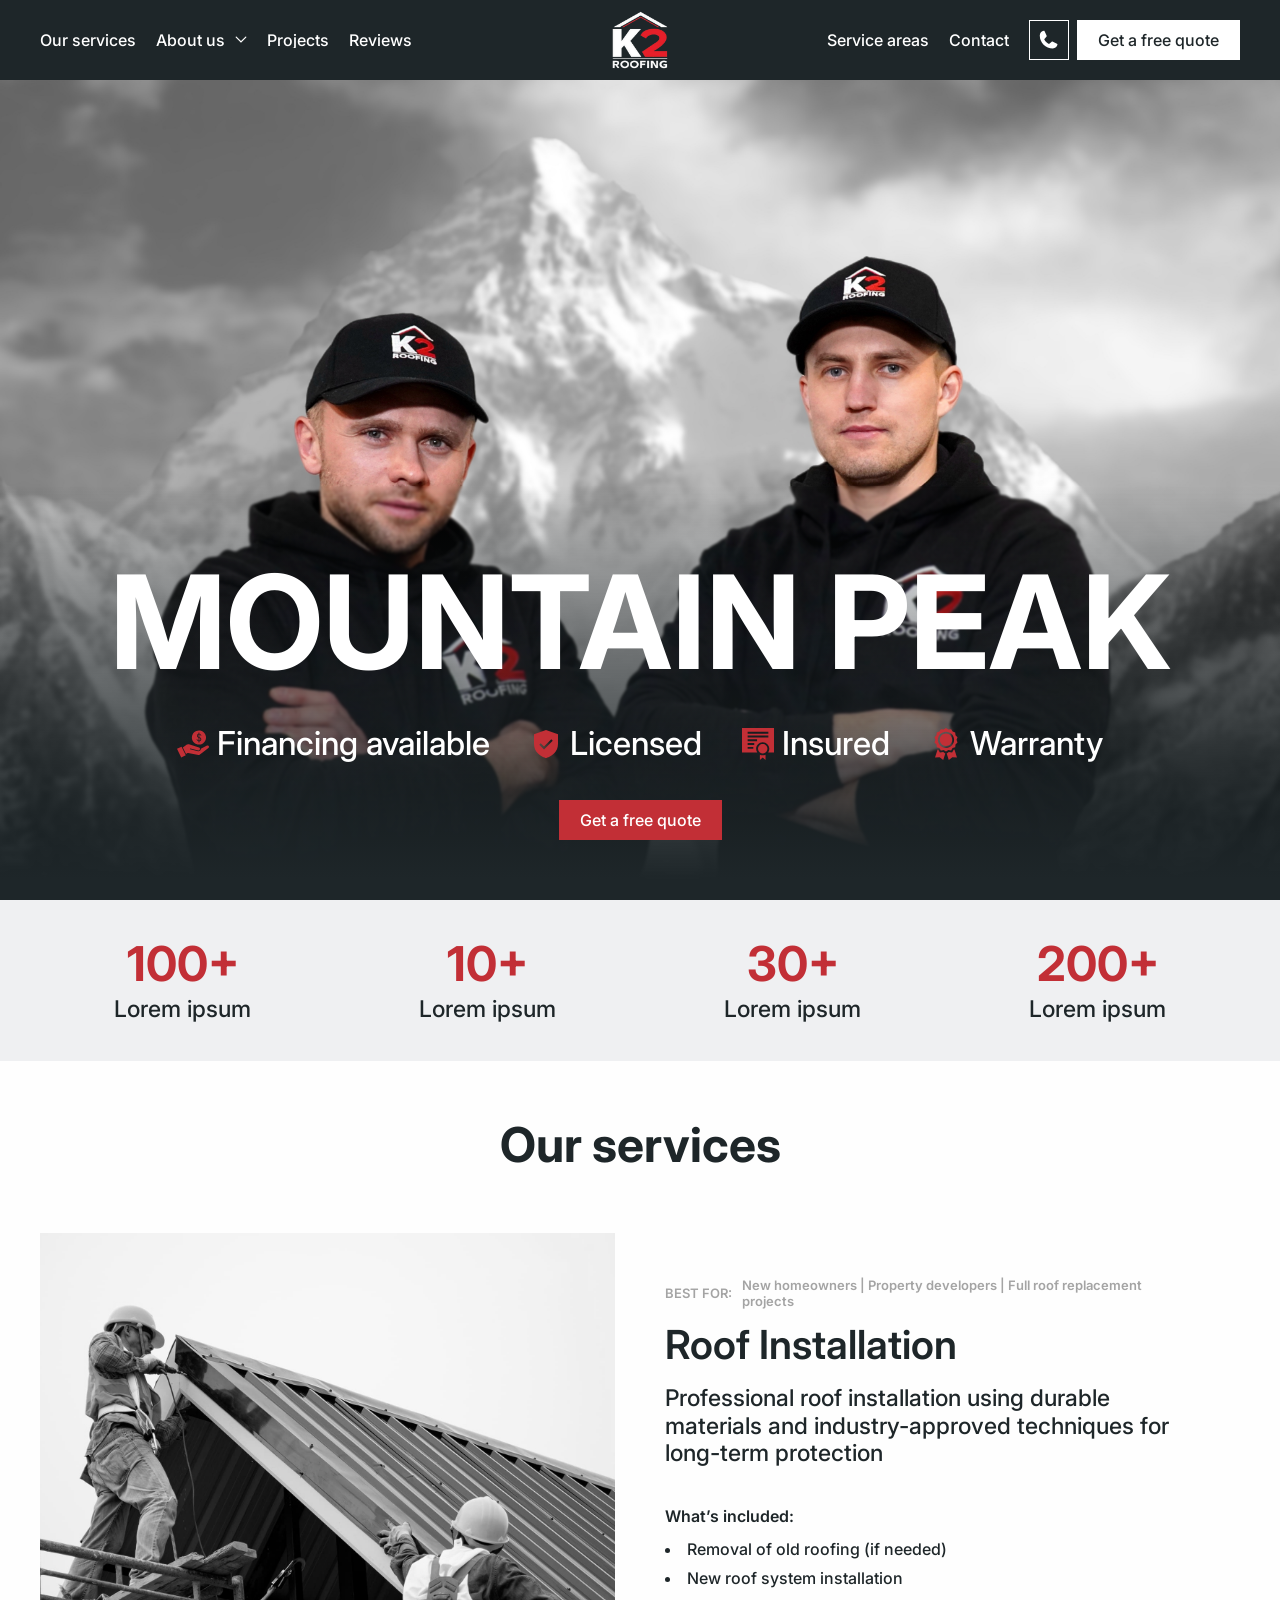
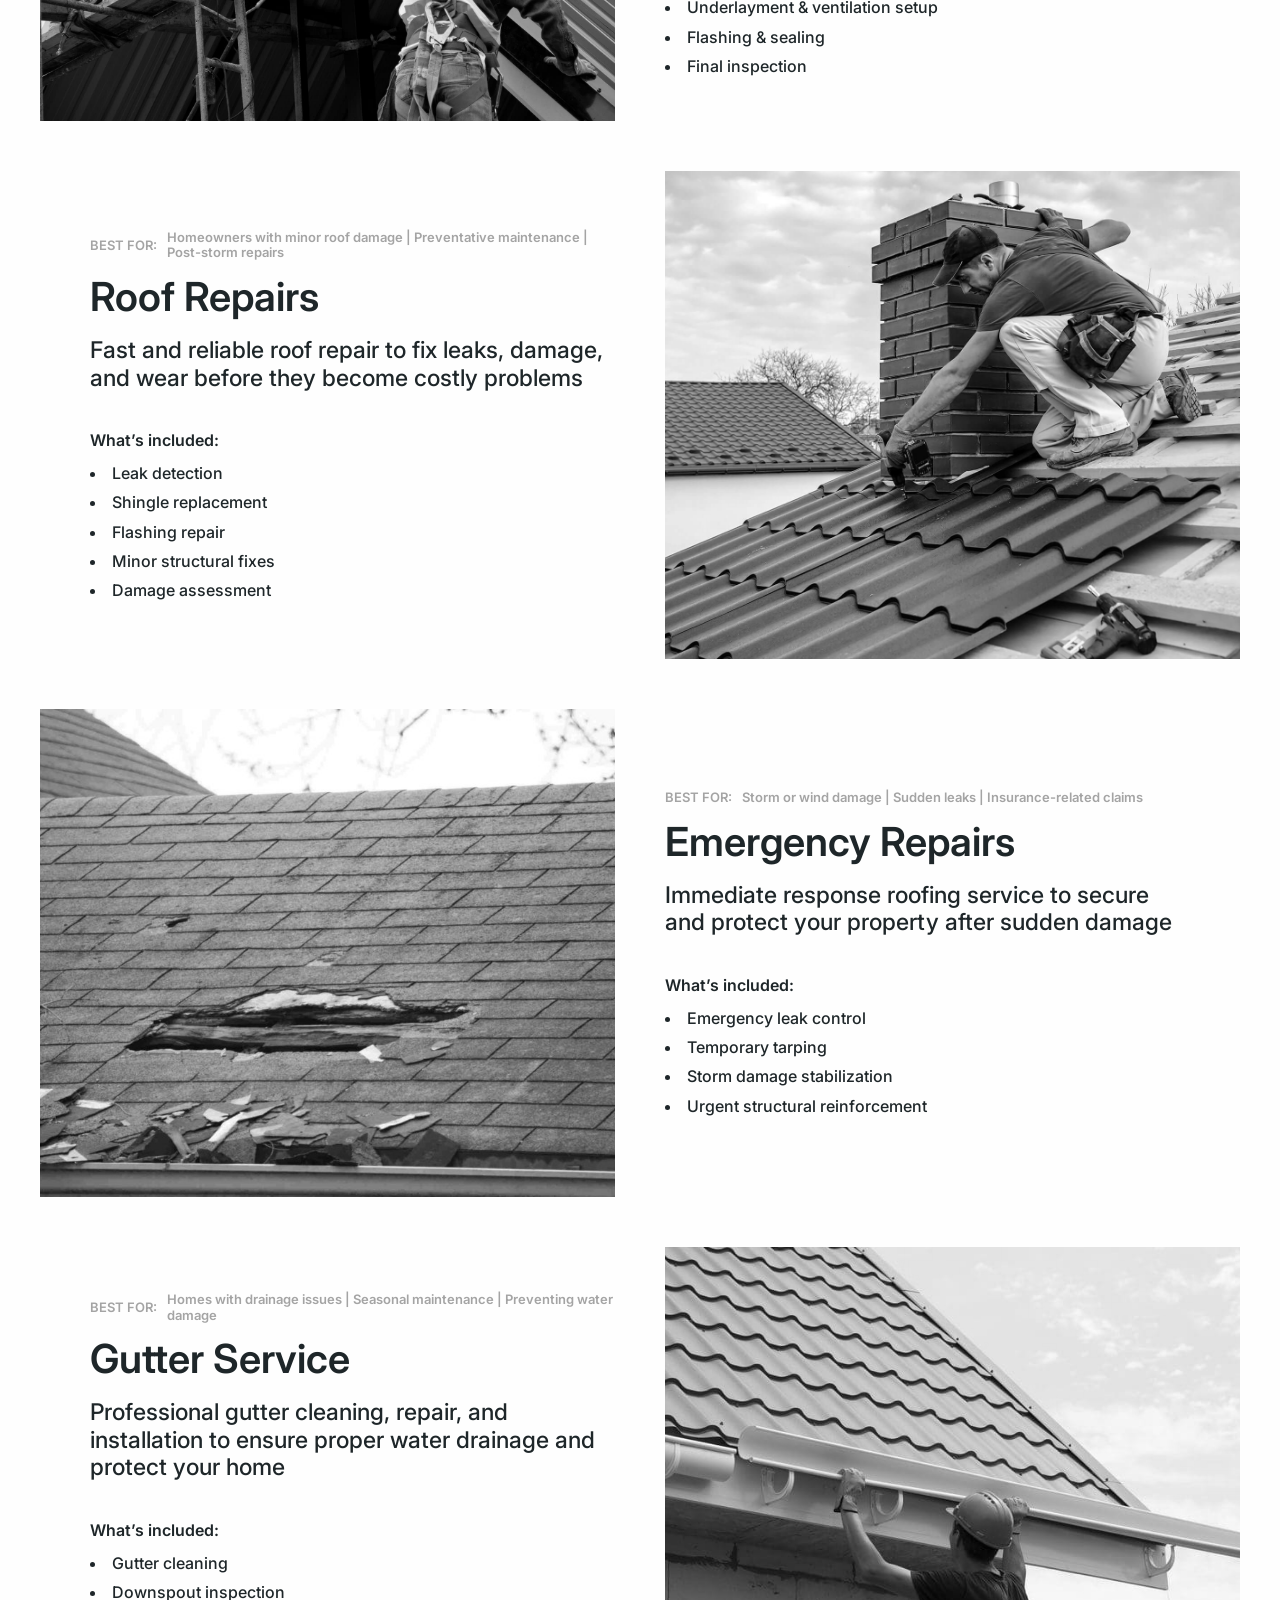
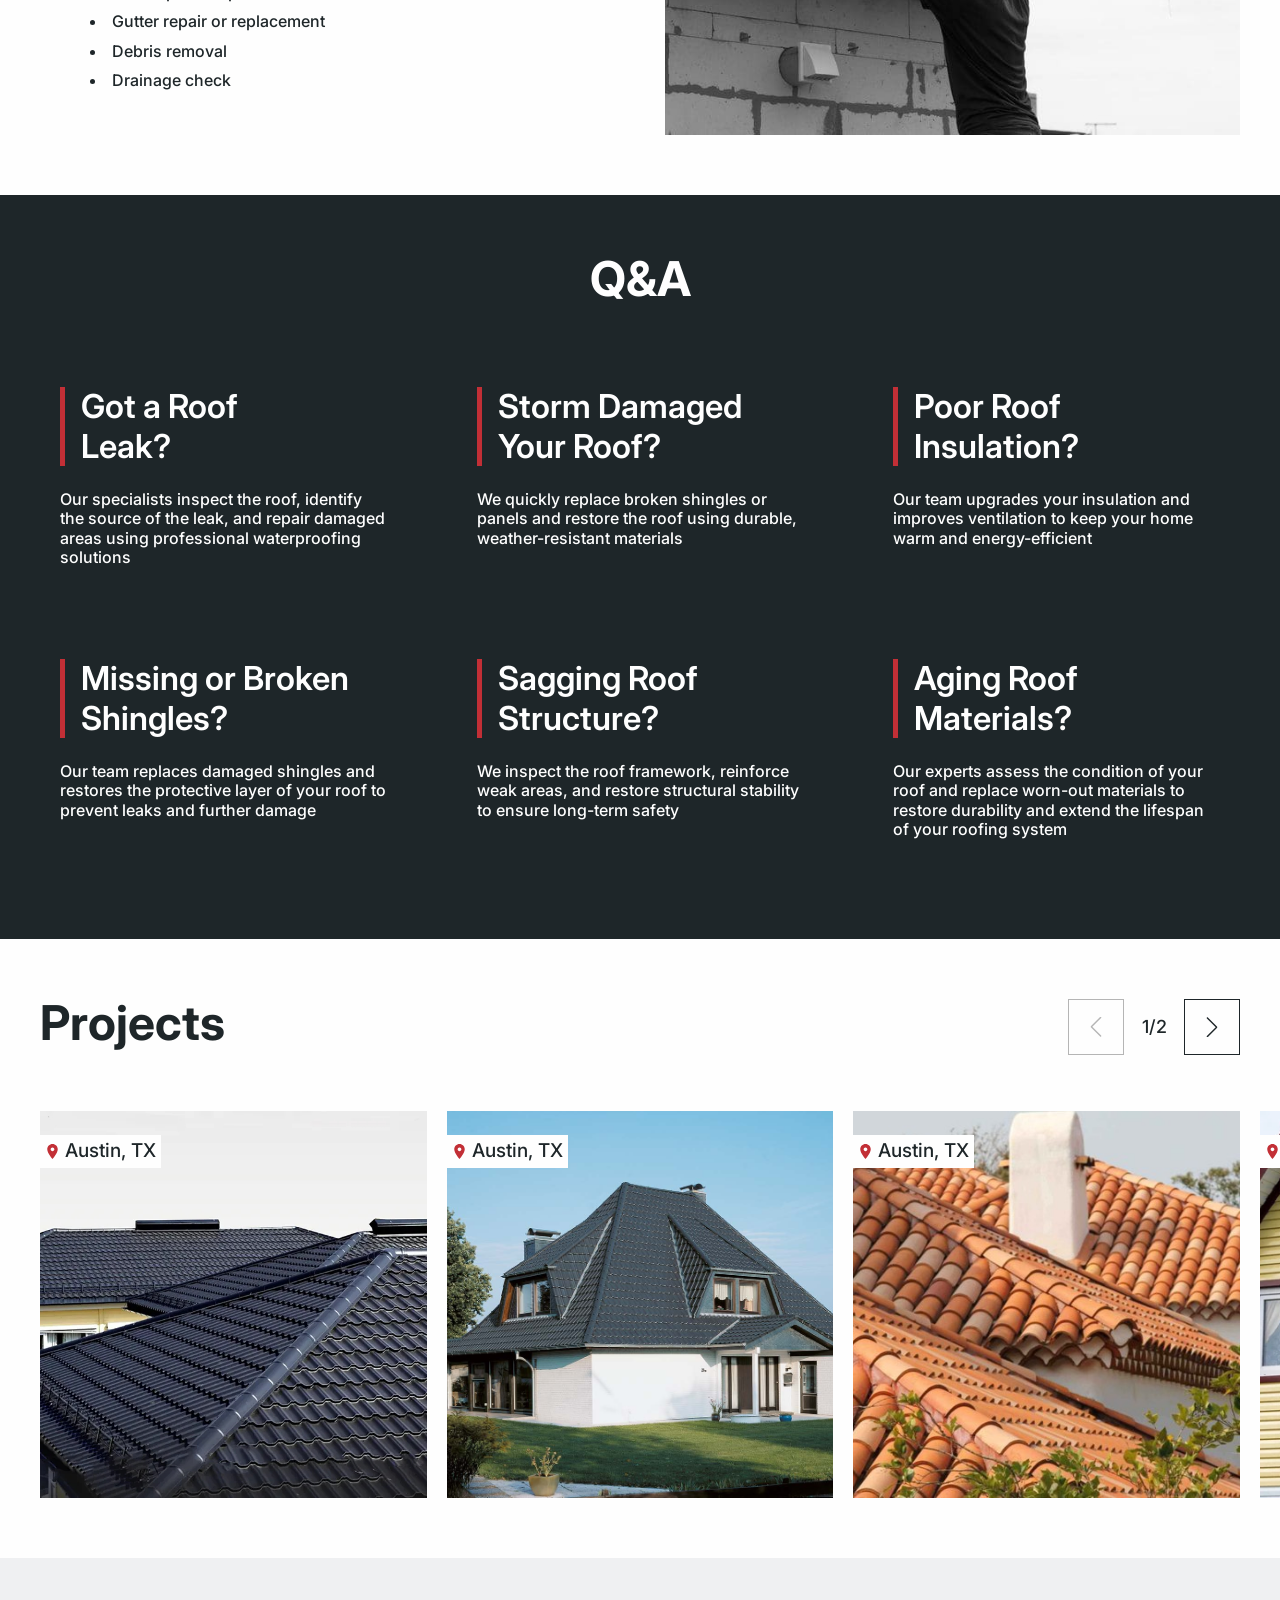
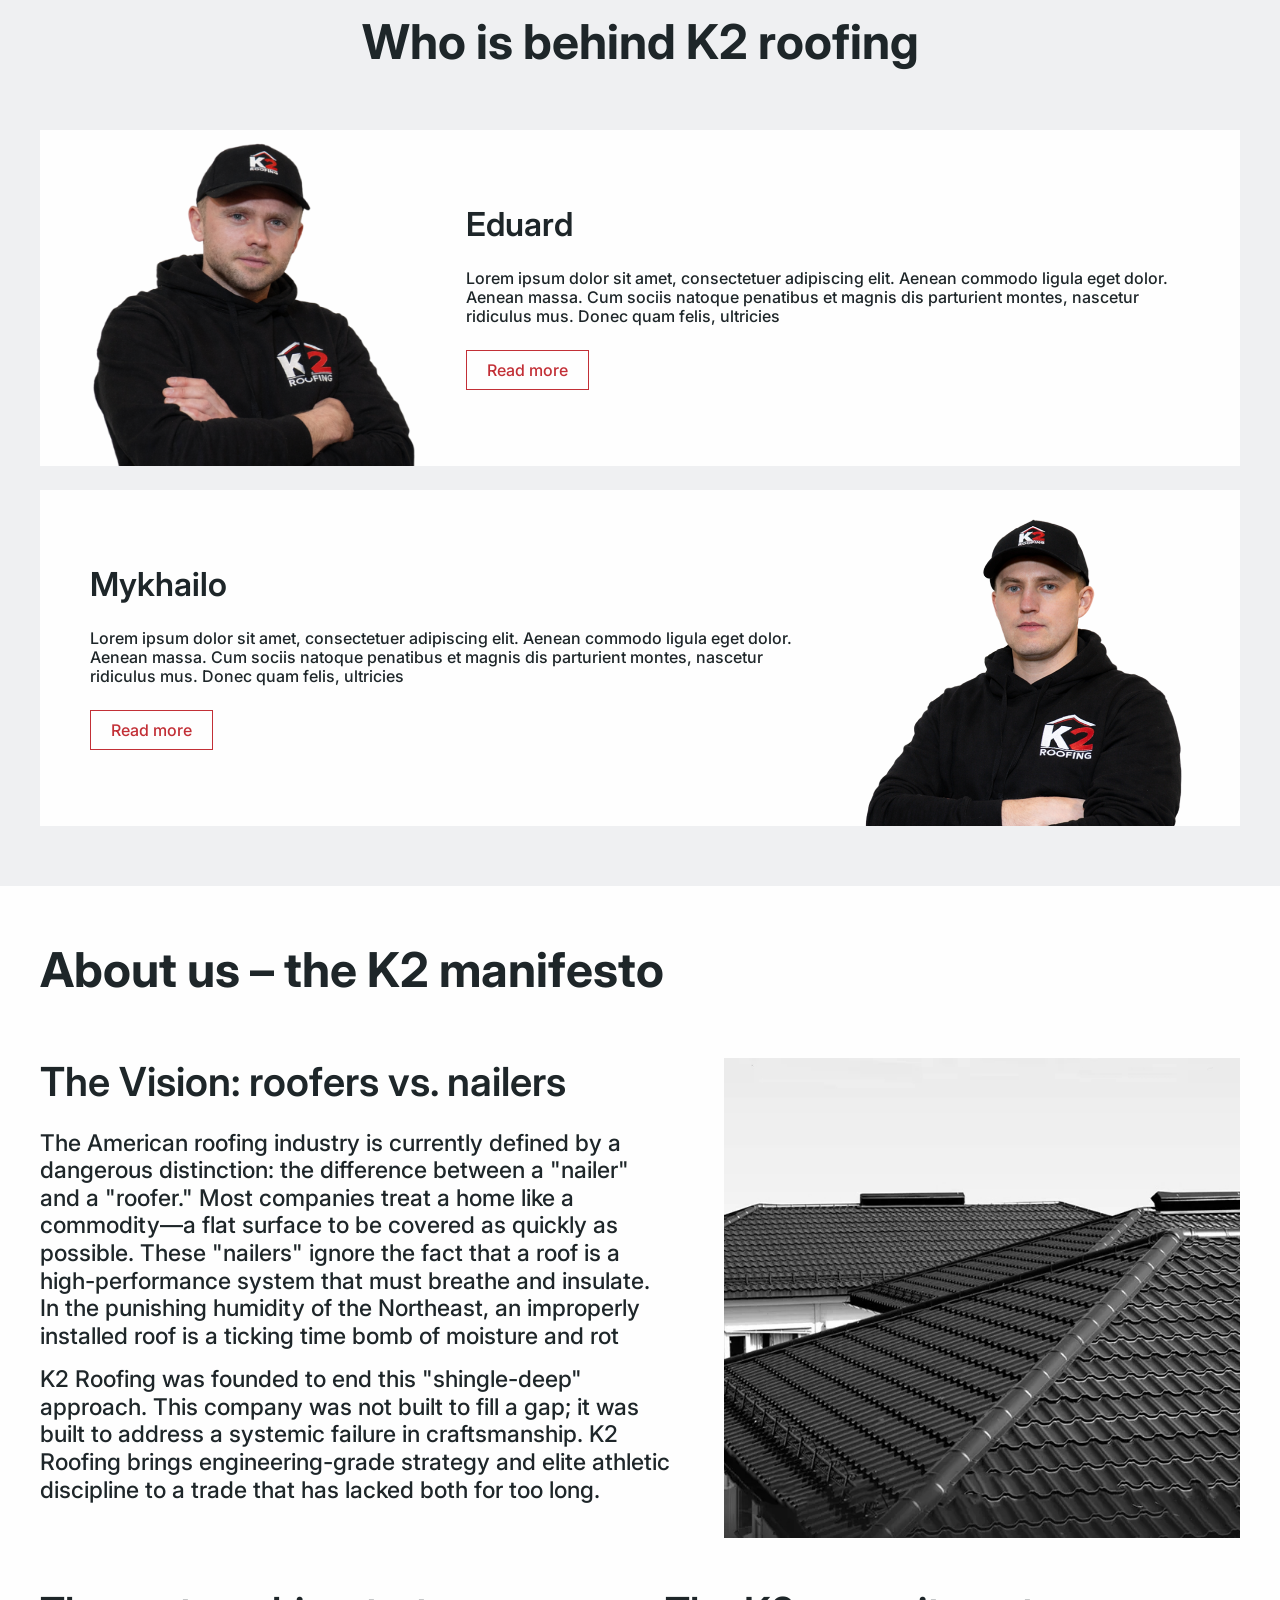
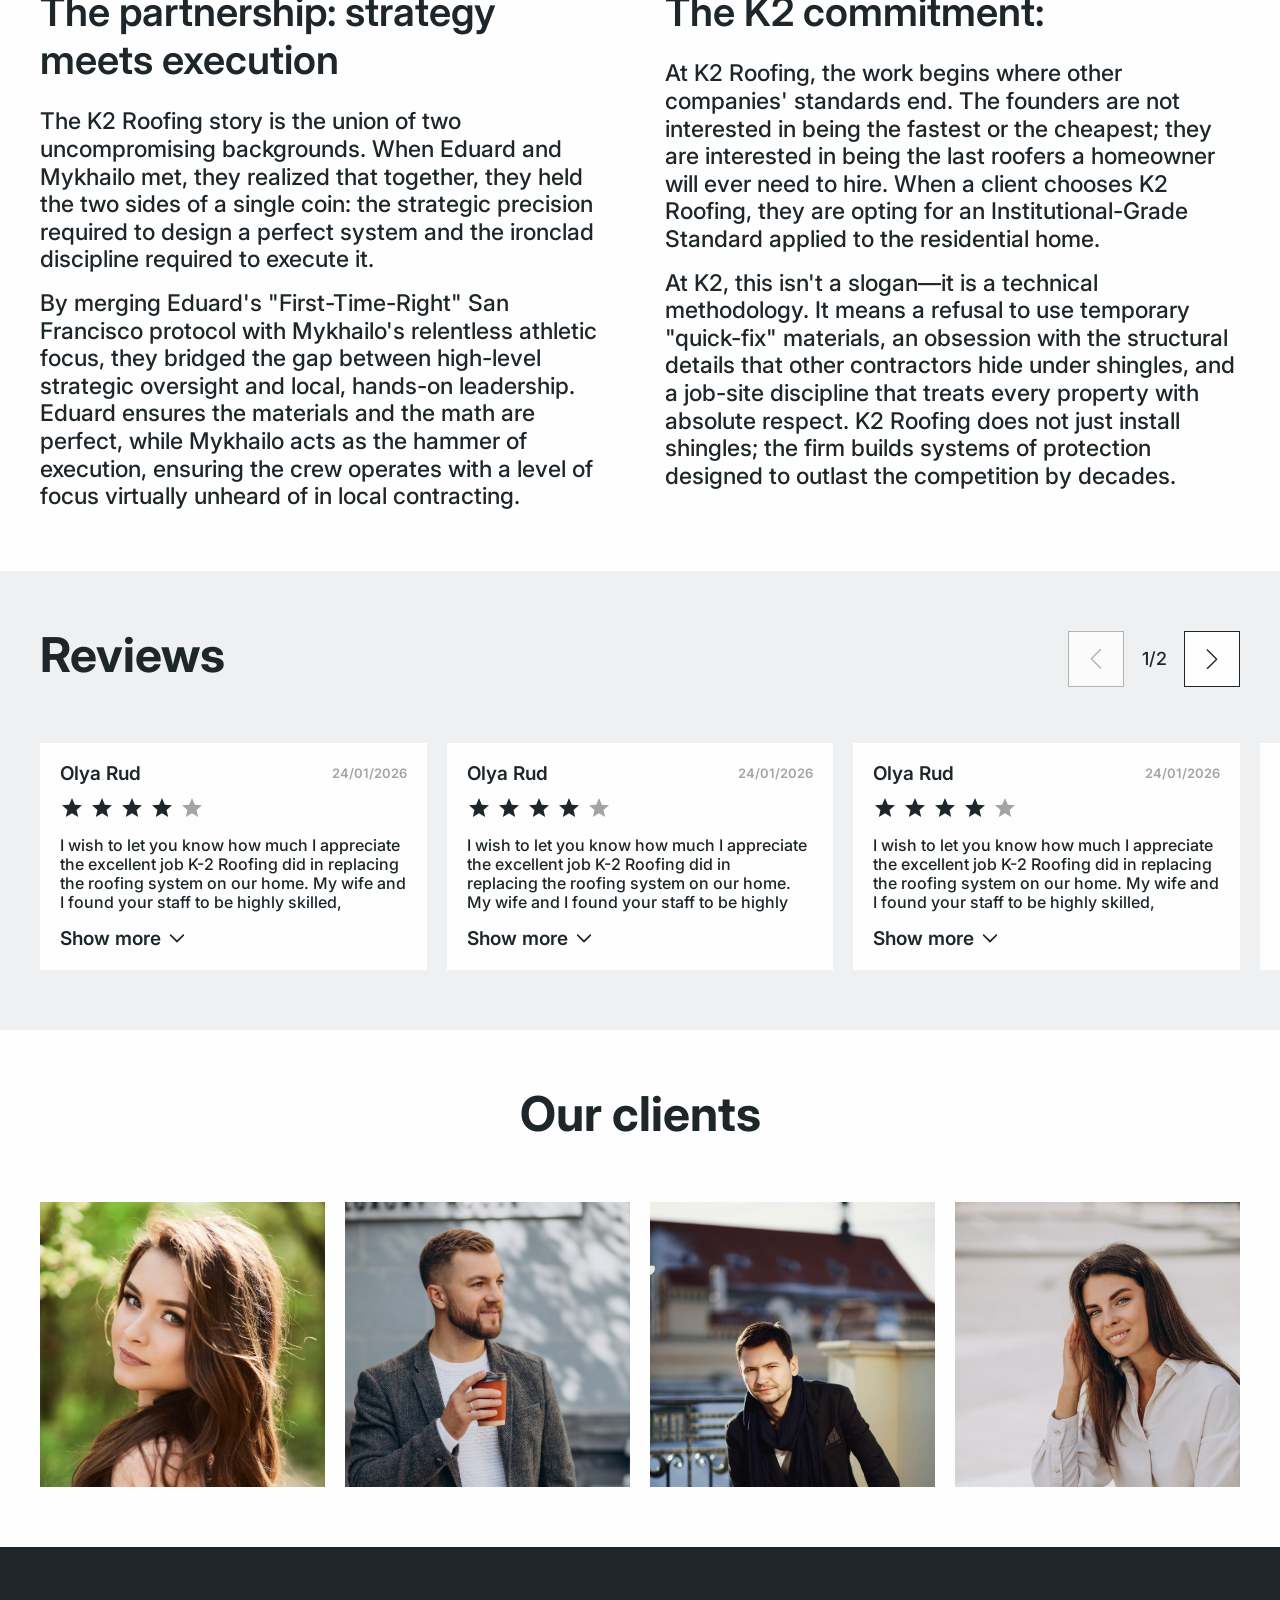
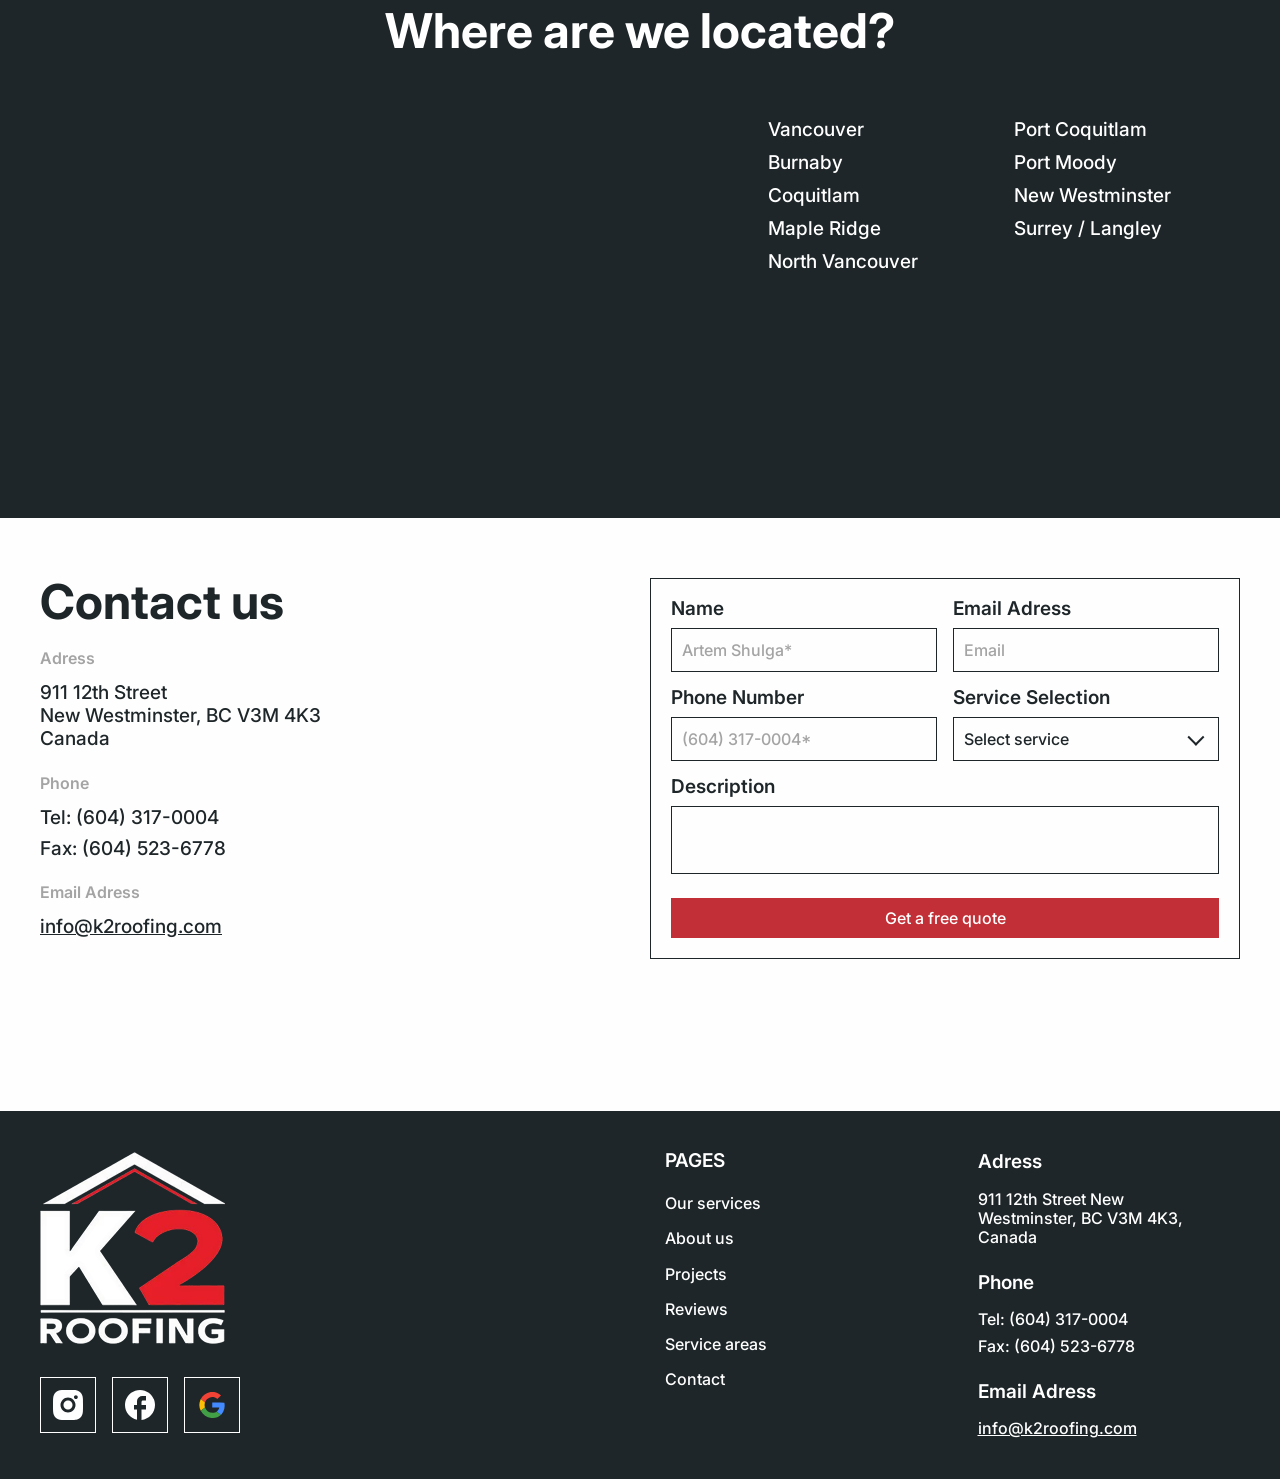
==== index.html @ 174c921b "Add files via upload" ====
<!doctype html>
<html lang="en">
<head>
    <meta charset="UTF-8" />
    <meta name="viewport" content="width=device-width, initial-scale=1.0, viewport-fit=cover" />

    <title>K2</title>

    <!-- FAVICONS -->
    <link rel="icon" type="image/x-icon" href="./assets/images/favicon/favicon.ico" />
    <link rel="icon" type="image/svg+xml" href="./assets/images/favicon/favicon.svg" />
    <link rel="icon" type="image/png" sizes="96x96" href="./assets/images/favicon/favicon-96x96.png" />
    <link rel="apple-touch-icon" href="./assets/images/favicon/apple-touch-icon.png" />

  <script type="module" crossorigin src="./assets/js/vendor.min.js"></script>
  <script type="module" crossorigin src="./assets/js/main.min2.js"></script>
  <link rel="stylesheet" crossorigin href="./assets/css/style.min.css">
</head>
<body>
    <div class="wrapper" id="main">
        <header class="header" data-anim="fade-up" data-anim-delay="0.3">
            <div class="header__container">
                <a class="header__logo" href="#"><img src="./assets/images/logo.png" alt="K2" /></a>
        
                <div class="header__menu menu">
                    <nav class="menu__nav">
                        <ul>
                            <li>
                                <a href="#services">Our services</a>
                            </li>
                            <li class="sub-in">
                                <a href="#about-us">About us</a>
                                <div class="menu__arrow">
                                    <svg class="icon">
                                        <use href="./assets/images/sprite.svg#icon-arrow"></use>
                                    </svg>
                                </div>
        
                                <div class="sub-list">
                                    <ul>
                                        <li>
                                            <a href="#">About Eduard</a>
                                        </li>
                                        <li>
                                            <a href="#">About Mykhailo</a>
                                        </li>
                                    </ul>
                                </div>
                            </li>
                            <li>
                                <a href="#projects">Projects</a>
                            </li>
                            <li>
                                <a href="#reviews">Reviews</a>
                            </li>
                            <li>
                                <a href="#service-areas">Service areas</a>
                            </li>
                            <li>
                                <a href="#contact">Contact</a>
                            </li>
                        </ul>
                    </nav>
                    <button class="menu__btn btn" type="button" data-popup-target="#form-contact">
                        Get a free quote
                    </button>
                </div>
        
                <div class="header__actions">
                    <a href="tel:6043170004" class="header__link-phone" aria-label="main phone">
                        <svg class="icon">
                            <use href="./assets/images/sprite.svg#icon-phone"></use>
                        </svg>
                    </a>
                    <button class="header__btn btn" type="button" data-popup-target="#form-contact">
                        Get a free quote
                    </button>
                </div>
        
        
                <button class="header__burger js-menu-trigger" type="button" aria-label="open menu">
                    <span></span>
                </button>
            </div>
        </header>
        <main class="page page--main">
            <!-- 1. HERO -->
            <section class="hero" id="hero">
                <div class="hero__img" data-anim="fade-up">
                    <picture>
                        <source media="(max-width: 767px)" srcset="./assets/images/hero.jpg">
                        <img class="hero-image" src="./assets/images/hero.jpg" alt="hero">
                    </picture>
                </div>

                <div class="hero__container">

                    <h1 class="hero__title" data-anim="fade-up" data-anim-delay="0.2">
                        Mountain Peak
                    </h1>
                    <ul class="hero__list" data-anim-stagger="true">
                        <li class="hero__item">
                            <img src="./assets/images/icons/01.svg" alt="icon">
                            <span>Financing available</span>
                        </li>
                        <li class="hero__item">
                            <img src="./assets/images/icons/02.svg" alt="icon">
                            <span>Licensed</span>
                        </li>
                        <li class="hero__item">
                            <img src="./assets/images/icons/03.svg" alt="icon">
                            <span>Insured</span>
                        </li>
                        <li class="hero__item">
                            <img src="./assets/images/icons/04.svg" alt="icon">
                            <span>Warranty</span>
                        </li>
                    </ul>
                    <button class="hero__btn btn" data-anim="fade-up" data-anim-delay="0.3" type="button"
                        data-popup-target="#form-contact">
                        Get a free quote
                    </button>
                </div>

            </section>

            <!-- 2. utp-->
            <div class="utp">
                <div class="utp__container">
                    <ul class="utp__list" data-anim-stagger="true">
                        <li class="utp__item">
                            <div class="utp__num"><span>100</span>+</div>
                            <div class="utp__text">Lorem ipsum</div>
                        </li>
                        <li class="utp__item">
                            <div class="utp__num"><span>10</span>+</div>
                            <div class="utp__text">Lorem ipsum</div>
                        </li>
                        <li class="utp__item">
                            <div class="utp__num"><span>30</span>+</div>
                            <div class="utp__text">Lorem ipsum</div>
                        </li>
                        <li class="utp__item">
                            <div class="utp__num"><span>200</span>+</div>
                            <div class="utp__text">Lorem ipsum</div>
                        </li>
                    </ul>
                </div>
            </div>

            <!-- 3. Our services -->
            <section class="section services" id="services">
                <div class="services__container">
                    <h2 class="services__title title" data-anim="fade-up">Our services</h2>
                    <ul class="services__list">
                        <li class="services__item item-service">
                            <div class="item-service__img" data-anim="fade-left">
                                <img src="./assets/images/service01.jpg" alt="service">
                            </div>
                            <div class="item-service__content" data-anim="fade-right">
                                <div class="item-service__info">
                                    <div class="key">Best for:</div>
                                    <div class="value">
                                        New homeowners | Property developers | Full roof replacement projects
                                    </div>
                                </div>
                                <h3 class="item-service__title">Roof Installation</h3>
                                <div class="item-service__text">Professional roof installation using durable materials
                                    and industry-approved techniques
                                    for long-term protection</div>
                                <div class="item-service__editor text-formatted">
                                    <h4> What’s included:</h4>
                                    <ul>
                                        <li>Removal of old roofing (if needed)</li>
                                        <li>New roof system installation</li>
                                        <li>Underlayment & ventilation setup</li>
                                        <li>Flashing & sealing</li>
                                        <li>Final inspection</li>
                                    </ul>
                                </div>
                            </div>
                        </li>
                        <li class="services__item item-service">
                            <div class="item-service__img" data-anim="fade-right">
                                <img src="./assets/images/service02.jpg" alt="service">
                            </div>
                            <div class="item-service__content" data-anim="fade-left">
                                <div class="item-service__info">
                                    <div class="key">Best for:</div>
                                    <div class="value">
                                        Homeowners with minor roof damage | Preventative maintenance | Post-storm
                                        repairs
                                    </div>
                                </div>

                                <h3 class="item-service__title">Roof Repairs</h3>
                                <div class="item-service__text">Fast and reliable roof repair to fix leaks, damage, and
                                    wear before they become costly problems</div>
                                <div class="item-service__editor text-formatted">
                                    <h4>What’s included:</h4>
                                    <ul>
                                        <li>Leak detection</li>
                                        <li>Shingle replacement</li>
                                        <li>Flashing repair</li>
                                        <li>Minor structural fixes</li>
                                        <li>Damage assessment</li>
                                    </ul>
                                </div>
                            </div>
                        </li>
                        <li class="services__item item-service">
                            <div class="item-service__img" data-anim="fade-left">
                                <img src="./assets/images/service03.jpg" alt="service">
                            </div>
                            <div class="item-service__content" data-anim="fade-right">
                                <div class="item-service__info">
                                    <div class="key">Best for:</div>
                                    <div class="value">
                                        Storm or wind damage | Sudden leaks | Insurance-related claims
                                    </div>
                                </div>

                                <h3 class="item-service__title">Emergency Repairs</h3>
                                <div class="item-service__text">Immediate response roofing service to secure
                                    and protect your property after sudden damage</div>
                                <div class="item-service__editor text-formatted">
                                    <h4>What’s included:</h4>
                                    <ul>
                                        <li>Emergency leak control</li>
                                        <li>Temporary tarping</li>
                                        <li>Storm damage stabilization</li>
                                        <li>Urgent structural reinforcement</li>
                                    </ul>
                                </div>
                            </div>
                        </li>
                        <li class="services__item item-service">
                            <div class="item-service__img" data-anim="fade-right">
                                <img src="./assets/images/service04.jpg" alt="service">
                            </div>
                            <div class="item-service__content" data-anim="fade-left">
                                <div class="item-service__info">
                                    <div class="key">Best for:</div>
                                    <div class="value">
                                        Homes with drainage issues | Seasonal maintenance | Preventing water damage
                                    </div>
                                </div>

                                <h3 class="item-service__title">Gutter Service</h3>
                                <div class="item-service__text">Professional gutter cleaning, repair, and installation
                                    to ensure proper water drainage and protect your home</div>
                                <div class="item-service__editor text-formatted">
                                    <h4>What’s included:</h4>
                                    <ul>
                                        <li>Gutter cleaning</li>
                                        <li>Downspout inspection</li>
                                        <li>Gutter repair or replacement</li>
                                        <li>Debris removal</li>
                                        <li>Drainage check</li>
                                    </ul>
                                </div>
                            </div>
                        </li>
                    </ul>
                </div>
            </section>

            <!-- 4. Q&A -->
            <section class="section quality" id="quality">
                <div class="quality__container">
                    <h2 class="quality__title title" data-anim="fade-up">Q&A</h2>
                    <ul class="quality__list" data-anim-stagger="true">
                        <li class="quality__item">
                            <h3 class="quality__item-title"> Got a Roof<br>
                                Leak?</h3>
                            <div class="quality__item-text">
                                <p>Our specialists inspect the roof, identify the source of the leak, and repair damaged
                                    areas using
                                    professional waterproofing solutions</p>
                            </div>
                        </li>
                        <li class="quality__item">
                            <h3 class="quality__item-title"> Storm Damaged<br> Your Roof?</h3>
                            <div class="quality__item-text">
                                <p> We quickly replace broken shingles or panels and restore the roof using durable,
                                    weather-resistant materials</p>
                            </div>
                        </li>
                        <li class="quality__item">
                            <h3 class="quality__item-title">Poor Roof<br> Insulation?</h3>
                            <div class="quality__item-text">
                                <p>
                                    Our team upgrades your insulation and improves ventilation to keep your home warm
                                    and energy-efficient</p>
                            </div>
                        </li>
                        <li class="quality__item">
                            <h3 class="quality__item-title"> Missing or Broken<br> Shingles?</h3>
                            <div class="quality__item-text">
                                <p>Our team replaces damaged shingles and restores the protective layer of your roof to
                                    prevent leaks and
                                    further damage</p>
                            </div>
                        </li>
                        <li class="quality__item">
                            <h3 class="quality__item-title">Sagging Roof<br> Structure?</h3>
                            <div class="quality__item-text">
                                <p> We inspect the roof framework, reinforce weak areas, and restore structural
                                    stability to ensure long-term
                                    safety</p>
                            </div>
                        </li>
                        <li class="quality__item">
                            <h3 class="quality__item-title">Aging Roof<br> Materials?</h3>
                            <div class="quality__item-text">
                                <p>
                                    Our experts assess the condition of your roof and replace worn-out materials to
                                    restore durability and
                                    extend the lifespan of your roofing system</p>
                            </div>
                        </li>
                    </ul>
                </div>
            </section>

            <!-- 5. Projects -->
            <section class="section projects" id="projects">
                <div class="projects__container">
                    <h2 class="projects__title title" data-anim="fade-up">Projects</h2>

                    <div class="projects__slider">
                        <div class="swiper-wrapper" data-anim="fade-up" data-anim-delay="0.3">
                            <div class="swiper-slide">
                                <a class="projects__item glightbox" href="./assets/images/projects/01.jpg">
                                    <img src="./assets/images/projects/01.jpg" alt="project">
                                    <span class="projects__lable">Austin, TX</span>
                                </a>
                            </div>
                            <div class="swiper-slide">
                                <a class="projects__item glightbox" href="./assets/images/projects/02.jpg">
                                    <img src="./assets/images/projects/02.jpg" alt="project">
                                    <span class="projects__lable">Austin, TX</span>
                                </a>
                            </div>
                            <div class="swiper-slide">
                                <a class="projects__item glightbox" href="./assets/images/projects/03.jpg">
                                    <img src="./assets/images/projects/03.jpg" alt="project">
                                    <span class="projects__lable">Austin, TX</span>
                                </a>
                            </div>
                            <div class="swiper-slide">
                                <a class="projects__item glightbox" href="./assets/images/projects/04.jpg">
                                    <img src="./assets/images/projects/04.jpg" alt="project">
                                    <span class="projects__lable">Austin, TX</span>
                                </a>
                            </div>
                        </div>
                        <div class="swiper-nav">
                            <div class="swiper-button-prev"></div>
                            <div class="swiper-pagination"></div>
                            <div class="swiper-button-next"></div>
                        </div>
                    </div>
                </div>
            </section>

            <!-- 6 who is behind k2 roofing -->
            <section class="section who-is" id="who-is">
                <div class="who-is__container">
                    <h2 class="who-is__title title" data-anim="fade-up">Who is behind K2 roofing</h2>
                    <ul class="who-is__list">
                        <li class="who-is__item">
                            <div class="who-is__img" data-anim="fade-left">
                                <img src="./assets/images/eduard.png" alt="Eduard">
                            </div>
                            <div class="who-is__content">
                                <h3 class="who-is__name" data-anim="fade-up">Eduard</h3>
                                <div class="who-is__text" data-anim="fade-up" data-anim-delay="0.3">
                                    <p>Lorem ipsum dolor sit amet, consectetuer adipiscing elit.
                                        Aenean commodo ligula eget dolor. Aenean massa. Cum sociis natoque penatibus et
                                        magnis dis parturient montes, nascetur ridiculus mus. Donec quam felis,
                                        ultricies</p>
                                </div>

                                <a class="who-is__link btn btn-border" href="#" data-anim="fade-up"
                                    data-anim-delay="0.4">Read more</a>
                            </div>
                        </li>
                        <li class="who-is__item">
                            <div class="who-is__img" data-anim="fade-right">
                                <img src="./assets/images/mykhailo.png" alt="Mykhailo">
                            </div>
                            <div class="who-is__content">
                                <h3 class="who-is__name" data-anim="fade-up">Mykhailo</h3>
                                <div class="who-is__text" data-anim="fade-up" data-anim-delay="0.3">
                                    <p>Lorem ipsum dolor sit amet, consectetuer adipiscing elit.
                                        Aenean commodo ligula eget dolor. Aenean massa. Cum sociis natoque penatibus et
                                        magnis dis parturient montes, nascetur ridiculus mus. Donec quam felis,
                                        ultricies</p>
                                </div>

                                <a class="who-is__link btn btn-border" href="#" data-anim="fade-up"
                                    data-anim-delay="0.4">Read more</a>
                            </div>
                        </li>
                    </ul>
                </div>
            </section>


            <!-- 7 About us – the K2 manifesto -->
            <section class="section about" id="about-us">
                <div class="about__container">
                    <h2 class="about__title title" data-anim="fade-up">About us – the K2 manifesto</h2>

                    <div class="about__hero">
                        <div class="about__content" data-anim="fade-left">
                            <h3 class="about__subtitle">The Vision: roofers vs. nailers</h3>
                            <div class="about__text">
                                <p> The American roofing industry is currently defined by a dangerous distinction: the
                                    difference between a "nailer" and a "roofer." Most companies treat a home like a
                                    commodity—a
                                    flat surface to be covered as quickly as possible. These "nailers" ignore the fact
                                    that a
                                    roof is a high-performance system that must breathe and insulate. In the punishing
                                    humidity
                                    of the Northeast, an improperly installed roof is a ticking time bomb of moisture
                                    and rot</p>
                                <p> K2 Roofing was founded to end this "shingle-deep" approach. This company was not
                                    built to
                                    fill a gap; it was built to address a systemic failure in craftsmanship. K2 Roofing
                                    brings
                                    engineering-grade strategy and elite athletic discipline to a trade that has lacked
                                    both for
                                    too long.</p>
                            </div>
                        </div>
                        <div class="about__img" data-anim="fade-right">
                            <img src="./assets/images/projects/01.jpg" alt="Roofing">
                        </div>
                    </div>

                    <div class="about__grid">
                        <div class="about__item" data-anim="fade-left">
                            <h3 class="about__subtitle">The partnership: strategy meets execution</h3>
                            <div class="about__text">
                                <p>The K2 Roofing story is the union of two uncompromising backgrounds. When Eduard and
                                    Mykhailo met, they realized that together, they held the two sides of a single coin:
                                    the strategic precision required to design a perfect system and the ironclad
                                    discipline required to execute it.</p>
                                <p>By merging Eduard's "First-Time-Right" San Francisco protocol with Mykhailo's
                                    relentless athletic focus, they bridged the gap between high-level strategic
                                    oversight and local, hands-on leadership. Eduard ensures the materials and the math
                                    are perfect, while Mykhailo acts as the hammer of execution, ensuring the crew
                                    operates with a level of focus virtually unheard of in local contracting.</p>
                            </div>
                        </div>

                        <div class="about__item" data-anim="fade-right">
                            <h3 class="about__subtitle">The K2 commitment:</h3>
                            <div class="about__text">
                                <p>At K2 Roofing, the work begins where other companies' standards end. The founders are
                                    not interested in being the fastest or the cheapest; they are interested in being
                                    the last roofers a homeowner will ever need to hire. When a client chooses K2
                                    Roofing, they are opting for an Institutional-Grade Standard applied to the
                                    residential home.</p>
                                <p>At K2, this isn't a slogan—it is a technical methodology. It means a refusal to use
                                    temporary "quick-fix" materials, an obsession with the structural details that other
                                    contractors hide under shingles, and a job-site discipline that treats every
                                    property with absolute respect. K2 Roofing does not just install shingles; the firm
                                    builds systems of protection designed to outlast the competition by decades.</p>
                            </div>
                        </div>
                    </div>
                </div>
            </section>

            <!-- 8  Reviews-->
            <section class="section reviews" id="reviews">
                <div class="reviews__container">
                    <h2 class="reviews__title title" data-anim="fade-up">Reviews</h2>
                    <div data-fls-slider class="reviews__slider">
                        <div class="reviews__wrapper swiper-wrapper" data-anim="fade-up">
                            <div class="reviews__slide swiper-slide">
                                <div class="review-item">
                                    <div class="review-item__top">
                                        <div class="review-item__name">Olya Rud</div>
                                        <div class="review-item__date">24/01/2026</div>
                                    </div>
                                    <div class="review-item__rating">
                                        <div class="stars">
                                            <div class="star --icon-star"></div>
                                            <div class="star --icon-star"></div>
                                            <div class="star --icon-star"></div>
                                            <div class="star --icon-star"></div>
                                            <div class="star disabled --icon-star"></div>
                                        </div>
                                    </div>
                                    <div data-showmore="76" class="review-item__showmore">
                                        <div data-showmore-content class="review-item__content">
                                            I wish to let you know how much I appreciate the excellent job K-2 Roofing
                                            did in replacing the roofing system on our home. My wife and I found your
                                            staff to be highly skilled, dependable and trustworthy. Furthermore, each
                                            member of the K-2 Roofing crew was courteous, with high standards in every
                                            aspect of their dealings with us as homeowners. It was a refreshing
                                            experience to deal with a company that did exactly what it committed to do.
                                        </div>
                                        <button hidden data-showmore-button type="button" class="review-item__more">
                                            <span>Show more</span>
                                            <span>Hide all</span>
                                            <svg class="icon">
                                                <use href="./assets/images/sprite.svg#icon-arrow"></use>
                                            </svg>
                                        </button>
                                    </div>
                                </div>
                            </div>
                            <div class="reviews__slide swiper-slide">
                                <div class="review-item">
                                    <div class="review-item__top">
                                        <div class="review-item__name">Olya Rud</div>
                                        <div class="review-item__date">24/01/2026</div>
                                    </div>
                                    <div class="review-item__rating">
                                        <div class="stars">
                                            <div class="star --icon-star"></div>
                                            <div class="star --icon-star"></div>
                                            <div class="star --icon-star"></div>
                                            <div class="star --icon-star"></div>
                                            <div class="star disabled --icon-star"></div>
                                        </div>
                                    </div>
                                    <div data-showmore="76" class="review-item__showmore">
                                        <div data-showmore-content class="review-item__content">
                                            <p>I wish to let you know how much I appreciate the excellent job K-2
                                                Roofing did in replacing the roofing system on our home. My wife and I
                                                found your staff to be highly skilled, dependable and trustworthy.
                                                Furthermore, each member of the K-2 Roofing crew was courteous, with
                                                high standards in every aspect of their dealings with us as homeowners.
                                                It was a refreshing experience to deal with a company that did exactly
                                                what it committed to do.
                                            </p>
                                            <p> The project, from start to finish, was completed stress free. We would
                                                not hesitate to use K-2 Roofing again, nor would we hesitate to
                                                recommend K-2 Roofing to anyone considering a roofing project.
                                                 </p>
                                            <p> Thanks for a "job well-done"!</p>
                                        </div>
                                        <button hidden data-showmore-button type="button" class="review-item__more">
                                            <span>Show more</span>
                                            <span>Hide all</span>
                                            <svg class="icon">
                                                <use href="./assets/images/sprite.svg#icon-arrow"></use>
                                            </svg>
                                        </button>
                                    </div>
                                </div>
                            </div>
                            <div class="reviews__slide swiper-slide">
                                <div class="review-item">
                                    <div class="review-item__top">
                                        <div class="review-item__name">Olya Rud</div>
                                        <div class="review-item__date">24/01/2026</div>
                                    </div>
                                    <div class="review-item__rating">
                                        <div class="stars">
                                            <div class="star --icon-star"></div>
                                            <div class="star --icon-star"></div>
                                            <div class="star --icon-star"></div>
                                            <div class="star --icon-star"></div>
                                            <div class="star disabled --icon-star"></div>
                                        </div>
                                    </div>
                                    <div data-showmore="76" class="review-item__showmore">
                                        <div data-showmore-content class="review-item__content">
                                            I wish to let you know how much I appreciate the excellent job K-2 Roofing
                                            did in replacing the roofing system on our home. My wife and I found your
                                            staff to be highly skilled, dependable and trustworthy. Furthermore, each
                                            member of the K-2 Roofing crew was courteous, with high standards in every
                                            aspect of their dealings with us as homeowners. It was a refreshing
                                            experience to deal with a company that did exactly what it committed to do.
                                        </div>
                                        <button hidden data-showmore-button type="button" class="review-item__more">
                                            <span>Show more</span>
                                            <span>Hide all</span>
                                            <svg class="icon">
                                                <use href="./assets/images/sprite.svg#icon-arrow"></use>
                                            </svg>
                                        </button>
                                    </div>
                                </div>
                            </div>
                            <div class="reviews__slide swiper-slide">
                                <div class="review-item">
                                    <div class="review-item__top">
                                        <div class="review-item__name">Olya Rud</div>
                                        <div class="review-item__date">24/01/2026</div>
                                    </div>
                                    <div class="review-item__rating">
                                        <div class="stars">
                                            <div class="star --icon-star"></div>
                                            <div class="star --icon-star"></div>
                                            <div class="star --icon-star"></div>
                                            <div class="star --icon-star"></div>
                                            <div class="star disabled --icon-star"></div>
                                        </div>
                                    </div>
                                    <div data-showmore="76" class="review-item__showmore">
                                        <div data-showmore-content class="review-item__content">
                                            I wish to let you know how much I appreciate the excellent job K-2 Roofing
                                            did in replacing the roofing system on our home. My wife and I found your
                                            staff to be highly skilled, dependable and trustworthy. Furthermore, each
                                            member of the K-2 Roofing crew was courteous, with high standards in every
                                            aspect of their dealings with us as homeowners. It was a refreshing
                                            experience to deal with a company that did exactly what it committed to do.
                                        </div>
                                        <button hidden data-showmore-button type="button" class="review-item__more">
                                            <span>Show more</span>
                                            <span>Hide all</span>
                                            <svg class="icon">
                                                <use href="./assets/images/sprite.svg#icon-arrow"></use>
                                            </svg>
                                        </button>
                                    </div>
                                </div>
                            </div>
                        </div>

                        <div class="swiper-nav">
                            <div class="swiper-button-prev"></div>
                            <div class="swiper-pagination"></div>
                            <div class="swiper-button-next"></div>
                        </div>
                    </div>
                </div>
            </section>

            <!-- 9 Our clients -->
            <section class="section clients" id="clients">
                <div class="clients__container">
                    <h2 class="clients__title title">Our clients</h2>

                    <ul class="clients__list" data-marquee data-marquee-speed="60">
                        <li class="clients__item">
                            <img src="./assets/images/clients/01.jpg" alt="client">
                        </li>
                        <li class="clients__item">
                            <img src="./assets/images/clients/02.jpg" alt="client">
                        </li>
                        <li class="clients__item">
                            <img src="./assets/images/clients/03.jpg" alt="client">
                        </li>
                        <li class="clients__item">
                            <img src="./assets/images/clients/04.jpg" alt="client">
                        </li>
                    </ul>
                    <ul class="clients__list mobile reverse" data-marquee data-marquee-speed="60">
                        <li class="clients__item">
                            <img src="./assets/images/clients/01.jpg" alt="client">
                        </li>
                        <li class="clients__item">
                            <img src="./assets/images/clients/02.jpg" alt="client">
                        </li>
                        <li class="clients__item">
                            <img src="./assets/images/clients/03.jpg" alt="client">
                        </li>
                        <li class="clients__item">
                            <img src="./assets/images/clients/04.jpg" alt="client">
                        </li>
                    </ul>
                </div>
            </section>

            <!-- 10 where are we located? -->
            <section class="section map" id="map">
                <div class="map__container">
                    <h2 class="map__title title" data-anim="fade-up">Where are we located?</h2>

                    <div class="map__row">
                        <div class="map__img" data-anim="fade-up" data-anim-delay="0.3">
                            <!-- або картинка або iframe -->
                            <!-- <img src="./assets/images/map.jpg" alt="google map"> -->
                            <iframe
                                src="https://www.google.com/maps/embed?pb=!1m18!1m12!1m3!1d162759.0614266914!2d30.367544188592827!3d50.40178130681754!2m3!1f0!2f0!3f0!3m2!1i1024!2i768!4f13.1!3m3!1m2!1s0x40d4cf4ee15a4505%3A0x764931d2170146fe!2z0JrQuNGX0LIsIDAyMDAw!5e0!3m2!1suk!2sua!4v1762726178221!5m2!1suk!2sua"
                                width="100%" height="100%" style="border:0;" allowfullscreen="" loading="lazy"
                                referrerpolicy="no-referrer-when-downgrade"></iframe>
                        </div>

                        <ul class="map__list" data-anim-stagger="true">
                            <li class="map__item">Vancouver</li>
                            <li class="map__item">Port Coquitlam</li>
                            <li class="map__item">Burnaby</li>
                            <li class="map__item">Port Moody</li>
                            <li class="map__item">Coquitlam</li>
                            <li class="map__item">New Westminster</li>
                            <li class="map__item">Maple Ridge</li>
                            <li class="map__item">Surrey / Langley</li>
                            <li class="map__item">North Vancouver</li>
                        </ul>
                    </div>
                </div>
            </section>
            <!-- 11 form -->
            <section class="section form" id="contact">
                <div class="form__container">
                    <div class="form__wrap">
                        <div class="form__col">
                            <h2 class="form__title title" data-anim="fade-up">Contact us</h2>
                            <div class="form__contacts contacts">
                                <ul class="contacts__list" data-anim-stagger="true">
                                    <li class="contacts__item">
                                        <h3 class="contacts__title">Adress</h3>

                                        <span class="contacts__text">
                                            <a href="mailto:info@k2roofing.com">911 12th Street<br>
                                                New Westminster, BC V3M 4K3<br> Canada</a>
                                        </span>
                                    </li>
                                    <li class="contacts__item">
                                        <h3 class="contacts__title">phone</h3>

                                        <span class="contacts__text">
                                            <a href="mailto:6043170004">Tel: (604) 317-0004</a>
                                            <a href="mailto:6045236778">Fax: (604) 523-6778</a>
                                        </span>
                                    </li>
                                    <li class="contacts__item">
                                        <h3 class="contacts__title">Email adress</h3>

                                        <span class="contacts__text">
                                            <a class="email" href="mailto:info@k2roofing.com">info@k2roofing.com</a>
                                        </span>
                                    </li>
                                </ul>
                            </div>
                            <div class="form__social social">
                                <h3 class="social__title" data-anim="fade-up">We are on social networks</h3>
                                <ul class="social__list" data-anim-stagger="true">
                                    <li class="social__item">
                                        <a href="#" class="social__link" aria-label="Instagram" target="_blank"
                                            rel="noopener">
                                            <svg width="36" height="36" viewBox="0 0 36 36" fill="none"
                                                xmlns="http://www.w3.org/2000/svg">
                                                <path
                                                    d="M19.5419 3C21.2294 3.0045 22.0859 3.0135 22.8254 3.0345L23.1164 3.045C23.4524 3.057 23.7839 3.072 24.1844 3.09C25.7804 3.165 26.8694 3.417 27.8249 3.7875C28.8149 4.1685 29.6489 4.6845 30.4829 5.517C31.2459 6.2666 31.8362 7.17371 32.2124 8.175C32.5829 9.1305 32.8349 10.2195 32.9099 11.817C32.9279 12.216 32.9429 12.5475 32.9549 12.885L32.9639 13.176C32.9864 13.914 32.9954 14.7705 32.9984 16.458L32.9999 17.577V19.542C33.0035 20.6361 32.992 21.7302 32.9654 22.824L32.9564 23.115C32.9444 23.4525 32.9294 23.784 32.9114 24.183C32.8364 25.7805 32.5814 26.868 32.2124 27.825C31.8362 28.8263 31.2459 29.7334 30.4829 30.483C29.7333 31.246 28.8262 31.8363 27.8249 32.2125C26.8694 32.583 25.7804 32.835 24.1844 32.91L23.1164 32.955L22.8254 32.964C22.0859 32.985 21.2294 32.9955 19.5419 32.9985L18.4229 33H16.4594C15.3648 33.0039 14.2702 32.9924 13.1759 32.9655L12.8849 32.9565C12.5288 32.943 12.1728 32.9275 11.8169 32.91C10.2209 32.835 9.13188 32.583 8.17488 32.2125C7.17412 31.8361 6.26754 31.2459 5.51838 30.483C4.75479 29.7336 4.16404 28.8264 3.78738 27.825C3.41688 26.8695 3.16488 25.7805 3.08988 24.183L3.04488 23.115L3.03738 22.824C3.00973 21.7302 2.99722 20.6361 2.99988 19.542V16.458C2.99572 15.3639 3.00673 14.2698 3.03288 13.176L3.04338 12.885C3.05538 12.5475 3.07038 12.216 3.08838 11.817C3.16338 10.2195 3.41538 9.132 3.78588 8.175C4.16342 7.1733 4.75521 6.26615 5.51988 5.517C6.26861 4.75432 7.17466 4.16411 8.17488 3.7875C9.13188 3.417 10.2194 3.165 11.8169 3.09C12.2159 3.072 12.5489 3.057 12.8849 3.045L13.1759 3.036C14.2697 3.00935 15.3638 2.99785 16.4579 3.0015L19.5419 3ZM17.9999 10.5C16.0108 10.5 14.1031 11.2902 12.6966 12.6967C11.2901 14.1032 10.4999 16.0109 10.4999 18C10.4999 19.9891 11.2901 21.8968 12.6966 23.3033C14.1031 24.7098 16.0108 25.5 17.9999 25.5C19.989 25.5 21.8967 24.7098 23.3032 23.3033C24.7097 21.8968 25.4999 19.9891 25.4999 18C25.4999 16.0109 24.7097 14.1032 23.3032 12.6967C21.8967 11.2902 19.989 10.5 17.9999 10.5ZM17.9999 13.5C18.5908 13.4999 19.176 13.6162 19.722 13.8423C20.268 14.0683 20.7641 14.3997 21.1821 14.8175C21.6 15.2353 21.9316 15.7313 22.1578 16.2772C22.384 16.8232 22.5005 17.4083 22.5006 17.9993C22.5007 18.5902 22.3844 19.1754 22.1584 19.7214C21.9323 20.2674 21.6009 20.7635 21.1831 21.1814C20.7653 21.5994 20.2693 21.9309 19.7234 22.1572C19.1775 22.3834 18.5923 22.4999 18.0014 22.5C16.8079 22.5 15.6633 22.0259 14.8194 21.182C13.9755 20.3381 13.5014 19.1935 13.5014 18C13.5014 16.8065 13.9755 15.6619 14.8194 14.818C15.6633 13.9741 16.8079 13.5 18.0014 13.5M25.8764 8.25C25.3791 8.25 24.9022 8.44754 24.5506 8.79917C24.1989 9.15081 24.0014 9.62772 24.0014 10.125C24.0014 10.6223 24.1989 11.0992 24.5506 11.4508C24.9022 11.8025 25.3791 12 25.8764 12C26.3737 12 26.8506 11.8025 27.2022 11.4508C27.5538 11.0992 27.7514 10.6223 27.7514 10.125C27.7514 9.62772 27.5538 9.15081 27.2022 8.79917C26.8506 8.44754 26.3737 8.25 25.8764 8.25Z"
                                                    fill="#1E2629" />
                                            </svg>

                                        </a>


                                    </li>
                                    <li class="social__item">
                                        <a href="#" class="social__link" aria-label="Facebook" target="_blank"
                                            rel="noopener">
                                            <svg width="36" height="36" viewBox="0 0 36 36" fill="none"
                                                xmlns="http://www.w3.org/2000/svg">
                                                <path
                                                    d="M33 18C33 9.72 26.28 3 18 3C9.72 3 3 9.72 3 18C3 25.26 8.16 31.305 15 32.7V22.5H12V18H15V14.25C15 11.355 17.355 9 20.25 9H24V13.5H21C20.175 13.5 19.5 14.175 19.5 15V18H24V22.5H19.5V32.925C27.075 32.175 33 25.785 33 18Z"
                                                    fill="#1E2629" />
                                            </svg>
                                        </a>
                                    </li>
                                    <li class="social__item">
                                        <a href="#" class="social__link" aria-label="YouTube" target="_blank"
                                            rel="noopener">
                                            <svg width="36" height="36" viewBox="0 0 36 36" fill="none"
                                                xmlns="http://www.w3.org/2000/svg">
                                                <path opacity="0.987" fill-rule="evenodd" clip-rule="evenodd"
                                                    d="M16.2206 2.38766C17.8518 2.20541 18.8171 2.20541 20.5698 2.38766C23.6724 2.84688 26.5485 4.28101 28.7823 6.48266C27.2728 7.90947 25.7832 9.35711 24.3138 10.8252C21.4998 8.44016 18.3588 7.88966 14.8908 9.17366C12.3468 10.3437 10.5753 12.2397 9.5763 14.8617C7.94379 13.6463 6.33255 12.4026 4.7433 11.1312C4.63285 11.073 4.50671 11.0517 4.3833 11.0704C6.9078 6.20291 10.8528 3.30791 16.2183 2.38541"
                                                    fill="#F44336" />
                                                <path opacity="0.997" fill-rule="evenodd" clip-rule="evenodd"
                                                    d="M4.37858 11.0707C4.50608 11.0512 4.62683 11.0714 4.74083 11.1314C6.33008 12.4028 7.94132 13.6465 9.57383 14.8619C9.31694 15.8835 9.155 16.9267 9.09008 17.9782C9.14558 18.9952 9.30683 19.9934 9.57383 20.9729L4.50008 25.0117C2.29058 20.3947 2.25008 15.7477 4.37858 11.0707Z"
                                                    fill="#FFC107" />
                                                <path opacity="0.999" fill-rule="evenodd" clip-rule="evenodd"
                                                    d="M28.5412 29.9031C26.9614 28.5099 25.3074 27.203 23.5867 25.9881C25.3117 24.7701 26.3587 23.0991 26.7277 20.9751H18.2744V15.1049C23.1494 15.0644 28.0222 15.1056 32.8927 15.2286C33.8167 20.2461 32.7494 24.7701 29.6909 28.8006C29.3272 29.1872 28.942 29.5552 28.5412 29.9031Z"
                                                    fill="#448AFF" />
                                                <path opacity="0.993" fill-rule="evenodd" clip-rule="evenodd"
                                                    d="M9.57375 20.9746C11.4188 25.5601 14.8013 27.7006 19.7213 27.3961C21.1024 27.2362 22.4265 26.7537 23.5868 25.9876C25.3088 27.2056 26.9603 28.5106 28.5413 29.9026C26.0362 32.1536 22.8423 33.4893 19.4805 33.6916C18.7167 33.7527 17.9493 33.7527 17.1855 33.6916C11.4585 33.0166 7.23 30.1231 4.5 25.0111L9.57375 20.9746Z"
                                                    fill="#43A047" />
                                            </svg>

                                        </a>
                                    </li>
                                </ul>
                            </div>
                        </div>
                        <div class="form__col" data-anim="fade-up" data-anim-delay="0.4">
                            <form action="">
                                <div class="form-grid">
                                    <div class="form-group">
                                        <label class="form-label" for="contact-name">Name</label>
                                        <input class="form-input" type="text" name="" id="contact-name" required
                                            placeholder="Artem Shulga*">
                                    </div>
                                    <div class="form-group">
                                        <label class="form-label" for="contact-email">Email adress</label>
                                        <input class="form-input" type="email" name="" id="contact-email" required
                                            placeholder="Email">
                                    </div>
                                    <div class="form-group">
                                        <label class="form-label" for="contact-phone">Phone number</label>
                                        <input class="form-input" type="text" name="" id="contact-phone" required
                                            placeholder="(604) 317-0004*">
                                    </div>

                                    <div class="form-group">
                                        <label class="form-label" for="contact-service">Service selection</label>

                                        <select class="js-select" name="" id="contact-service">
                                            <option value="all" disabled selected>Select service</option>
                                            <option value="1">Оклеювання антигравійною та кольоровою плівкою</option>
                                            <option value="2">Полірування, захисні покриття</option>
                                            <option value="3">Тонування</option>
                                        </select>
                                    </div>
                                </div>

                                <div class="form-group">
                                    <label class="form-label" for="contact-name">Description</label>
                                    <textarea class="form-input" name="" id="contact-text"></textarea>
                                </div>

                                <button class="form-btn btn" type="submit">Get a free quote</button>
                            </form>
                        </div>
                    </div>
                </div>
            </section>
        </main>

        <footer class="footer">
            <div class="footer__container">
                <div class="footer__row">
                    <div class="footer__col">
                        <a href="#" class="footer__logo"><img src="./assets/images/logo.png" alt="K2" /></a>
                        <div class="footer__social social">
                            <ul class="social__list">
                                <li class="social__item">
                                    <a href="#" class="social__link" aria-label="Instagram" target="_blank" rel="noopener">
                                        <svg width="30" height="30" viewBox="0 0 30 30" fill="none"
                                            xmlns="http://www.w3.org/2000/svg">
                                            <path
                                                d="M16.5429 0C18.2304 0.0045 19.0869 0.0135 19.8264 0.0345L20.1174 0.045C20.4534 0.057 20.7849 0.0719999 21.1854 0.0899999C22.7814 0.165 23.8704 0.417 24.8259 0.7875C25.8159 1.1685 26.6499 1.6845 27.4839 2.517C28.2469 3.2666 28.8371 4.17371 29.2134 5.175C29.5839 6.1305 29.8359 7.2195 29.9109 8.817C29.9289 9.216 29.9439 9.5475 29.9559 9.885L29.9649 10.176C29.9874 10.914 29.9964 11.7705 29.9994 13.458L30.0009 14.577V16.542C30.0045 17.6361 29.993 18.7302 29.9664 19.824L29.9574 20.115C29.9454 20.4525 29.9304 20.784 29.9124 21.183C29.8374 22.7805 29.5824 23.868 29.2134 24.825C28.8371 25.8263 28.2469 26.7334 27.4839 27.483C26.7343 28.246 25.8271 28.8363 24.8259 29.2125C23.8704 29.583 22.7814 29.835 21.1854 29.91L20.1174 29.955L19.8264 29.964C19.0869 29.985 18.2304 29.9955 16.5429 29.9985L15.4239 30H13.4604C12.3657 30.0039 11.2711 29.9924 10.1769 29.9655L9.88585 29.9565C9.52977 29.943 9.17376 29.9275 8.81785 29.91C7.22185 29.835 6.13285 29.583 5.17585 29.2125C4.1751 28.8361 3.26852 28.2459 2.51935 27.483C1.75577 26.7336 1.16502 25.8264 0.788353 24.825C0.417853 23.8695 0.165853 22.7805 0.0908531 21.183L0.0458532 20.115L0.0383533 19.824C0.0107024 18.7302 -0.00179894 17.6361 0.000853195 16.542V13.458C-0.00329865 12.3639 0.00770252 11.2698 0.0338533 10.176L0.0443533 9.885C0.0563533 9.5475 0.0713532 9.216 0.0893532 8.817C0.164353 7.2195 0.416353 6.132 0.786853 5.175C1.16439 4.1733 1.75619 3.26615 2.52085 2.517C3.26958 1.75432 4.17563 1.16411 5.17585 0.7875C6.13285 0.417 7.22035 0.165 8.81785 0.0899999C9.21685 0.0719999 9.54985 0.057 9.88585 0.045L10.1769 0.0359999C11.2706 0.00934906 12.3647 -0.00215205 13.4589 0.00149989L16.5429 0ZM15.0009 7.5C13.0117 7.5 11.1041 8.29018 9.69755 9.6967C8.29103 11.1032 7.50085 13.0109 7.50085 15C7.50085 16.9891 8.29103 18.8968 9.69755 20.3033C11.1041 21.7098 13.0117 22.5 15.0009 22.5C16.99 22.5 18.8976 21.7098 20.3042 20.3033C21.7107 18.8968 22.5009 16.9891 22.5009 15C22.5009 13.0109 21.7107 11.1032 20.3042 9.6967C18.8976 8.29018 16.99 7.5 15.0009 7.5ZM15.0009 10.5C15.5918 10.4999 16.177 10.6162 16.723 10.8423C17.269 11.0683 17.7651 11.3997 18.1831 11.8175C18.601 12.2353 18.9325 12.7313 19.1588 13.2772C19.385 13.8232 19.5015 14.4083 19.5016 14.9993C19.5017 15.5902 19.3854 16.1754 19.1593 16.7214C18.9333 17.2674 18.6019 17.7635 18.1841 18.1814C17.7663 18.5994 17.2703 18.9309 16.7244 19.1572C16.1784 19.3834 15.5933 19.4999 15.0024 19.5C13.8089 19.5 12.6643 19.0259 11.8204 18.182C10.9765 17.3381 10.5024 16.1935 10.5024 15C10.5024 13.8065 10.9765 12.6619 11.8204 11.818C12.6643 10.9741 13.8089 10.5 15.0024 10.5M22.8774 5.25C22.3801 5.25 21.9032 5.44754 21.5515 5.79917C21.1999 6.15081 21.0024 6.62772 21.0024 7.125C21.0024 7.62228 21.1999 8.09919 21.5515 8.45082C21.9032 8.80246 22.3801 9 22.8774 9C23.3746 9 23.8515 8.80246 24.2032 8.45082C24.5548 8.09919 24.7524 7.62228 24.7524 7.125C24.7524 6.62772 24.5548 6.15081 24.2032 5.79917C23.8515 5.44754 23.3746 5.25 22.8774 5.25Z"
                                                fill="#FEFEFE" />
                                        </svg>
                                    </a>
        
        
                                </li>
                                <li class="social__item">
                                    <a href="#" class="social__link" aria-label="Facebook" target="_blank" rel="noopener">
                                        <svg width="30" height="30" viewBox="0 0 30 30" fill="none"
                                            xmlns="http://www.w3.org/2000/svg">
                                            <path
                                                d="M30 15C30 6.72 23.28 0 15 0C6.72 0 0 6.72 0 15C0 22.26 5.16 28.305 12 29.7V19.5H9V15H12V11.25C12 8.355 14.355 6 17.25 6H21V10.5H18C17.175 10.5 16.5 11.175 16.5 12V15H21V19.5H16.5V29.925C24.075 29.175 30 22.785 30 15Z"
                                                fill="#FEFEFE" />
                                        </svg>
        
                                    </a>
                                </li>
                                <li class="social__item">
                                    <a href="#" class="social__link" aria-label="YouTube" target="_blank" rel="noopener">
                                        <svg width="36" height="36" viewBox="0 0 36 36" fill="none"
                                            xmlns="http://www.w3.org/2000/svg">
                                            <path opacity="0.987" fill-rule="evenodd" clip-rule="evenodd"
                                                d="M16.2206 2.38766C17.8518 2.20541 18.8171 2.20541 20.5698 2.38766C23.6724 2.84688 26.5485 4.28101 28.7823 6.48266C27.2728 7.90947 25.7832 9.35711 24.3138 10.8252C21.4998 8.44016 18.3588 7.88966 14.8908 9.17366C12.3468 10.3437 10.5753 12.2397 9.5763 14.8617C7.94379 13.6463 6.33255 12.4026 4.7433 11.1312C4.63285 11.073 4.50671 11.0517 4.3833 11.0704C6.9078 6.20291 10.8528 3.30791 16.2183 2.38541"
                                                fill="#F44336" />
                                            <path opacity="0.997" fill-rule="evenodd" clip-rule="evenodd"
                                                d="M4.37858 11.0707C4.50608 11.0512 4.62683 11.0714 4.74083 11.1314C6.33008 12.4028 7.94132 13.6465 9.57383 14.8619C9.31694 15.8835 9.155 16.9267 9.09008 17.9782C9.14558 18.9952 9.30683 19.9934 9.57383 20.9729L4.50008 25.0117C2.29058 20.3947 2.25008 15.7477 4.37858 11.0707Z"
                                                fill="#FFC107" />
                                            <path opacity="0.999" fill-rule="evenodd" clip-rule="evenodd"
                                                d="M28.5412 29.9031C26.9614 28.5099 25.3074 27.203 23.5867 25.9881C25.3117 24.7701 26.3587 23.0991 26.7277 20.9751H18.2744V15.1049C23.1494 15.0644 28.0222 15.1056 32.8927 15.2286C33.8167 20.2461 32.7494 24.7701 29.6909 28.8006C29.3272 29.1872 28.942 29.5552 28.5412 29.9031Z"
                                                fill="#448AFF" />
                                            <path opacity="0.993" fill-rule="evenodd" clip-rule="evenodd"
                                                d="M9.57375 20.9746C11.4188 25.5601 14.8013 27.7006 19.7213 27.3961C21.1024 27.2362 22.4265 26.7537 23.5868 25.9876C25.3088 27.2056 26.9603 28.5106 28.5413 29.9026C26.0362 32.1536 22.8423 33.4893 19.4805 33.6916C18.7167 33.7527 17.9493 33.7527 17.1855 33.6916C11.4585 33.0166 7.23 30.1231 4.5 25.0111L9.57375 20.9746Z"
                                                fill="#43A047" />
                                        </svg>
        
                                    </a>
                                </li>
                            </ul>
                        </div>
                    </div>
                    <div class="footer__col">
                        <nav class="footer__nav">
                            <h2 class="footer__title">PAGES</h2>
                            <ul class="footer__list">
                                <li>
                                    <a href="#services">Our services</a>
                                </li>
                                <li>
                                    <a href="#about-us">About us</a>
                                </li>
                                <li>
                                    <a href="#projects">Projects</a>
                                </li>
                                <li>
                                    <a href="#reviews">Reviews</a>
                                </li>
                                <li>
                                    <a href="#service-areas">Service areas</a>
                                </li>
                                <li>
                                    <a href="#contact">Contact</a>
                                </li>
                            </ul>
                        </nav>
        
                        <div class="footer__contacts contacts">
                            <ul class="contacts__list">
                                <li class="contacts__item">
                                    <h3 class="contacts__title">Adress</h3>
        
                                    <span class="contacts__text">
                                        <a href="mailto:info@k2roofing.com">911 12th Street
                                            New Westminster, BC V3M 4K3, Canada</a>
                                    </span>
                                </li>
                                <li class="contacts__item">
                                    <h3 class="contacts__title">phone</h3>
        
                                    <span class="contacts__text">
                                        <a href="mailto:6043170004">Tel: (604) 317-0004</a>
                                        <a href="mailto:6045236778">Fax: (604) 523-6778</a>
                                    </span>
                                </li>
                                <li class="contacts__item">
                                    <h3 class="contacts__title">Email adress</h3>
        
                                    <span class="contacts__text">
                                        <a class="email" href="mailto:info@k2roofing.com">info@k2roofing.com</a>
                                    </span>
                                </li>
                            </ul>
                        </div>
        
                    </div>
                </div>
        </footer>    </div>
    <div id="form-contact" class="popup" aria-hidden="true">
        <div class="popup__wrapper">
    
            <div class="popup__content">
                <button class="popup__close close-popup" data-close-popup aria-label="Close" type="button"></button>
    
                <div class="popup__body">
                    <h2 class="popup__title">
                        Contact us
                    </h2>
    
                    <form action="">
    
                        <div class="form-grid">
                            <div class="form-group">
                                <label class="form-label" for="contact-name">Name</label>
                                <input class="form-input" type="text" name="" id="contact-name" required
                                    placeholder="Artem Shulga*">
                            </div>
                            <div class="form-group">
                                <label class="form-label" for="contact-email">Email adress</label>
                                <input class="form-input" type="email" name="" id="contact-email" required
                                    placeholder="Email">
                            </div>
                            <div class="form-group">
                                <label class="form-label" for="contact-phone">Phone number</label>
                                <input class="form-input" type="text" name="" id="contact-phone" required
                                    placeholder="(604) 317-0004*">
                            </div>
    
                            <div class="form-group">
                                <label class="form-label" for="contact-service">Service selection</label>
    
                                <select class="js-select" name="" id="contact-service">
                                    <option value="all" disabled selected>Select service</option>
                                    <option value="1">Оклеювання антигравійною та кольоровою плівкою</option>
                                    <option value="2">Полірування, захисні покриття</option>
                                    <option value="3">Тонування</option>
                                </select>
                            </div>
                        </div>
    
                        <div class="form-group">
                            <label class="form-label" for="contact-name">Description</label>
                            <textarea class="form-input" name="" id="contact-text"></textarea>
                        </div>
    
                        <button class="form-btn btn" type="submit">Get a free quote</button>
                    </form>
                </div>
            </div>
    
        </div>
    </div>
    
    <div id="form-success" class="popup" aria-hidden="true">
        <div class="popup__wrapper">
    
            <div class="popup__content">
                <button class="popup__close close-popup" data-close-popup aria-label="Close" type="button"></button>
    
                <div class="popup__body">
                    <h2 class="popup__title">
                        Дякуємо!
                    </h2>
                    <div class="popup__text">
                        <p>Ми звʼяжемось з вами протягом 24 годин</p>
                    </div>
                    <button class="btn" type="button" data-close-popup>Ок
                    </button>
                </div>
            </div>
        </div>
    </div></body>

</html>
---- assets/css/style.min.css ----
@charset "UTF-8";:root{--swiper-theme-color: #007aff}:host{position:relative;display:block;margin-left:auto;margin-right:auto;z-index:1}.swiper{margin-left:auto;margin-right:auto;position:relative;overflow:hidden;list-style:none;padding:0;z-index:1;display:block}.swiper-vertical>.swiper-wrapper{flex-direction:column}.swiper-wrapper{position:relative;width:100%;height:100%;z-index:1;display:flex;transition-property:transform;transition-timing-function:var(--swiper-wrapper-transition-timing-function, initial);box-sizing:content-box}.swiper-android .swiper-slide,.swiper-ios .swiper-slide,.swiper-wrapper{transform:translateZ(0)}.swiper-horizontal{touch-action:pan-y}.swiper-vertical{touch-action:pan-x}.swiper-slide{flex-shrink:0;width:100%;height:100%;position:relative;transition-property:transform;display:block}.swiper-slide-invisible-blank{visibility:hidden}.swiper-autoheight,.swiper-autoheight .swiper-slide{height:auto}.swiper-autoheight .swiper-wrapper{align-items:flex-start;transition-property:transform,height}.swiper-backface-hidden .swiper-slide{transform:translateZ(0);backface-visibility:hidden}.swiper-3d.swiper-css-mode .swiper-wrapper{perspective:75rem}.swiper-3d .swiper-wrapper{transform-style:preserve-3d}.swiper-3d{perspective:75rem}.swiper-3d .swiper-slide,.swiper-3d .swiper-cube-shadow{transform-style:preserve-3d}.swiper-css-mode>.swiper-wrapper{overflow:auto;scrollbar-width:none;-ms-overflow-style:none}.swiper-css-mode>.swiper-wrapper::-webkit-scrollbar{display:none}.swiper-css-mode>.swiper-wrapper>.swiper-slide{scroll-snap-align:start start}.swiper-css-mode.swiper-horizontal>.swiper-wrapper{scroll-snap-type:x mandatory}.swiper-css-mode.swiper-horizontal>.swiper-wrapper>.swiper-slide:first-child{margin-inline-start:var(--swiper-slides-offset-before);scroll-margin-inline-start:var(--swiper-slides-offset-before)}.swiper-css-mode.swiper-horizontal>.swiper-wrapper>.swiper-slide:last-child{margin-inline-end:var(--swiper-slides-offset-after)}.swiper-css-mode.swiper-vertical>.swiper-wrapper{scroll-snap-type:y mandatory}.swiper-css-mode.swiper-vertical>.swiper-wrapper>.swiper-slide:first-child{margin-block-start:var(--swiper-slides-offset-before);scroll-margin-block-start:var(--swiper-slides-offset-before)}.swiper-css-mode.swiper-vertical>.swiper-wrapper>.swiper-slide:last-child{margin-block-end:var(--swiper-slides-offset-after)}.swiper-css-mode.swiper-free-mode>.swiper-wrapper{scroll-snap-type:none}.swiper-css-mode.swiper-free-mode>.swiper-wrapper>.swiper-slide{scroll-snap-align:none}.swiper-css-mode.swiper-centered>.swiper-wrapper:before{content:"";flex-shrink:0;order:9999}.swiper-css-mode.swiper-centered>.swiper-wrapper>.swiper-slide{scroll-snap-align:center center;scroll-snap-stop:always}.swiper-css-mode.swiper-centered.swiper-horizontal>.swiper-wrapper>.swiper-slide:first-child{margin-inline-start:var(--swiper-centered-offset-before)}.swiper-css-mode.swiper-centered.swiper-horizontal>.swiper-wrapper:before{height:100%;min-height:1px;width:var(--swiper-centered-offset-after)}.swiper-css-mode.swiper-centered.swiper-vertical>.swiper-wrapper>.swiper-slide:first-child{margin-block-start:var(--swiper-centered-offset-before)}.swiper-css-mode.swiper-centered.swiper-vertical>.swiper-wrapper:before{width:100%;min-width:1px;height:var(--swiper-centered-offset-after)}.swiper-3d .swiper-slide-shadow,.swiper-3d .swiper-slide-shadow-left,.swiper-3d .swiper-slide-shadow-right,.swiper-3d .swiper-slide-shadow-top,.swiper-3d .swiper-slide-shadow-bottom{position:absolute;left:0;top:0;width:100%;height:100%;pointer-events:none;z-index:10}.swiper-3d .swiper-slide-shadow{background:#00000026}.swiper-3d .swiper-slide-shadow-left{background-image:linear-gradient(to left,#00000080,#0000)}.swiper-3d .swiper-slide-shadow-right{background-image:linear-gradient(to right,#00000080,#0000)}.swiper-3d .swiper-slide-shadow-top{background-image:linear-gradient(to top,#00000080,#0000)}.swiper-3d .swiper-slide-shadow-bottom{background-image:linear-gradient(to bottom,#00000080,#0000)}.swiper-lazy-preloader{width:2.625rem;height:2.625rem;position:absolute;left:50%;top:50%;margin-left:-1.3125rem;margin-top:-1.3125rem;z-index:10;transform-origin:50%;box-sizing:border-box;border:.25rem solid var(--swiper-preloader-color, var(--swiper-theme-color));border-radius:50%;border-top-color:transparent}:is(.swiper:not(.swiper-watch-progress),.swiper-watch-progress .swiper-slide-visible) .swiper-lazy-preloader{animation:swiper-preloader-spin 1s infinite linear}.swiper-lazy-preloader-white{--swiper-preloader-color: #fff}.swiper-lazy-preloader-black{--swiper-preloader-color: #000}@keyframes swiper-preloader-spin{0%{transform:rotate(0)}to{transform:rotate(360deg)}}.swiper-scrollbar{border-radius:var(--swiper-scrollbar-border-radius, 10px);position:relative;touch-action:none;background:var(--swiper-scrollbar-bg-color, rgba(0, 0, 0, .1))}.swiper-scrollbar-disabled>.swiper-scrollbar,.swiper-scrollbar.swiper-scrollbar-disabled{display:none!important}.swiper-horizontal>.swiper-scrollbar,.swiper-scrollbar.swiper-scrollbar-horizontal{position:absolute;left:var(--swiper-scrollbar-sides-offset, 1%);bottom:var(--swiper-scrollbar-bottom, 4px);top:var(--swiper-scrollbar-top, auto);z-index:50;height:var(--swiper-scrollbar-size, 4px);width:calc(100% - 2 * var(--swiper-scrollbar-sides-offset, 1%))}.swiper-vertical>.swiper-scrollbar,.swiper-scrollbar.swiper-scrollbar-vertical{position:absolute;left:var(--swiper-scrollbar-left, auto);right:var(--swiper-scrollbar-right, 4px);top:var(--swiper-scrollbar-sides-offset, 1%);z-index:50;width:var(--swiper-scrollbar-size, 4px);height:calc(100% - 2 * var(--swiper-scrollbar-sides-offset, 1%))}.swiper-scrollbar-drag{height:100%;width:100%;position:relative;background:var(--swiper-scrollbar-drag-bg-color, rgba(0, 0, 0, .5));border-radius:var(--swiper-scrollbar-border-radius, 10px);left:0;top:0}.swiper-scrollbar-cursor-drag{cursor:move}.swiper-scrollbar-lock{display:none}.nice-select{-webkit-tap-highlight-color:rgba(0,0,0,0);background-color:#fff;border-radius:.3125rem;border:solid 1px #e8e8e8;box-sizing:border-box;clear:both;cursor:pointer;display:block;width:fit-content;font-family:inherit;font-size:.875rem;font-weight:400;height:2.375rem;line-height:2.25rem;outline:none;padding-left:1.125rem;padding-right:1.875rem;position:relative;text-align:left!important;transition:all .2s ease-in-out;-webkit-user-select:none;user-select:none;white-space:nowrap}.nice-select:hover{border-color:#dbdbdb}.nice-select:active,.nice-select:focus{border-color:#999}.nice-select:after{border-bottom:.125rem solid #999;border-right:.125rem solid #999;content:"";display:block;height:.3125rem;margin-top:-.25rem;pointer-events:none;position:absolute;right:.75rem;top:50%;transform-origin:66% 66%;transform:rotate(45deg);transition:all .15s ease-in-out;width:.3125rem}.nice-select.open{border-color:#999}.nice-select.open:after{transform:rotate(-135deg)}.nice-select.open .nice-select-dropdown{opacity:1;pointer-events:auto;transform:scale(1) translateY(0)}.nice-select.disabled{border-color:#ededed;color:#999;pointer-events:none}.nice-select.disabled:after{border-color:#ccc}.nice-select.wide{width:100%}.nice-select.wide .nice-select-dropdown{left:0!important;right:0!important}.nice-select.right{float:right}.nice-select.right .nice-select-dropdown{left:auto;right:0}.nice-select.small{font-size:.75rem;height:2.25rem;line-height:2.125rem}.nice-select.small:after{height:.25rem;width:.25rem}.nice-select.small .option{line-height:2.125rem;min-height:2.125rem}.nice-select .has-multiple{white-space:inherit;height:auto;padding:.4375rem .75rem;min-height:2.25rem;line-height:1.375rem}.nice-select .has-multiple span.current{border:1px solid #ccc;background:#eee;padding:0 .625rem;border-radius:.1875rem;display:inline-block;line-height:1.5rem;font-size:.875rem;margin-bottom:.1875rem;margin-right:.1875rem}.nice-select .has-multiple .multiple-options{display:block;line-height:1.5rem;padding:0}.nice-select .nice-select-search-box{box-sizing:border-box;width:100%;padding:.3125rem;pointer-events:none;border-radius:.3125rem .3125rem 0 0}.nice-select .nice-select-search{box-sizing:border-box;background-color:#fff;border:1px solid #e8e8e8;border-radius:.1875rem;color:#444;display:inline-block;vertical-align:middle;padding:.4375rem .75rem;margin:0 .625rem 0 0;width:100%;min-height:2.25rem;line-height:1.375rem;height:auto;outline:0!important;font-size:.875rem}.nice-select .nice-select-dropdown{margin-top:.25rem;background-color:#fff;border-radius:.3125rem;box-shadow:0 0 0 1px #4444441c;pointer-events:none;position:absolute;top:100%;left:0;transform-origin:50% 0;transform:scale(.75) translateY(1.1875rem);transition:all .2s cubic-bezier(.5,0,0,1.25),opacity .15s ease-out;z-index:9;opacity:0;max-height:14.375rem;overflow-y:scroll;overflow-x:hidden}.nice-select .list{border-radius:.3125rem;box-sizing:border-box;padding:0}.nice-select .list:hover .option:not(:hover){background-color:#0000!important}.nice-select .option{cursor:pointer;font-weight:400;line-height:2.5rem;list-style:none;outline:none;padding-left:1.125rem;padding-right:1.8125rem;text-align:left;transition:all .2s}.nice-select .option:hover,.nice-select .option.focus,.nice-select .option.selected.focus{background-color:#f6f6f6}.nice-select .option.selected{font-weight:700}.nice-select .option.disabled{background-color:#0000;color:#999;cursor:default}.nice-select .extra{float:right}.nice-select .optgroup{font-weight:700}.no-csspointerevents .nice-select .nice-select-dropdown{display:none}.no-csspointerevents .nice-select.open .nice-select-dropdown{display:block}.nice-select .list::-webkit-scrollbar{width:0}.hidden-select{opacity:0;width:0;padding:0;height:0;font-size:0;min-height:auto}.select-selection-list{list-style:none;padding:0;margin:0}.select-selection-list .select-selection{background-color:#e4e4e4;border:1px solid #aaa;border-radius:.25rem;box-sizing:border-box;display:inline-block;margin-left:.3125rem;margin-top:.3125rem;padding:.125rem .3125rem;position:relative;max-width:100%;overflow:hidden;text-overflow:ellipsis;vertical-align:bottom;white-space:nowrap}.select-selection-list button.remove-select-selection{height:.9375rem;width:.9375rem;line-height:.9375rem;padding:0;background-color:#bd2919;border-radius:20%}.glightbox-container{width:100%;height:100%;position:fixed;top:0;left:0;z-index:999999!important;overflow:hidden;-ms-touch-action:none;touch-action:none;-webkit-text-size-adjust:100%;-moz-text-size-adjust:100%;-ms-text-size-adjust:100%;text-size-adjust:100%;-webkit-backface-visibility:hidden;backface-visibility:hidden;outline:0}.glightbox-container.inactive{display:none}.glightbox-container .gcontainer{position:relative;width:100%;height:100%;z-index:9999;overflow:hidden}.glightbox-container .gslider{-webkit-transition:-webkit-transform .4s ease;transition:-webkit-transform .4s ease;transition:transform .4s ease;transition:transform .4s ease,-webkit-transform .4s ease;height:100%;left:0;top:0;width:100%;position:relative;overflow:hidden;display:-webkit-box!important;display:-ms-flexbox!important;display:flex!important;-webkit-box-pack:center;-ms-flex-pack:center;justify-content:center;-webkit-box-align:center;-ms-flex-align:center;align-items:center;-webkit-transform:translate3d(0,0,0);transform:translateZ(0)}.glightbox-container .gslide{width:100%;position:absolute;-webkit-user-select:none;-moz-user-select:none;-ms-user-select:none;user-select:none;display:-webkit-box;display:-ms-flexbox;display:flex;-webkit-box-align:center;-ms-flex-align:center;align-items:center;-webkit-box-pack:center;-ms-flex-pack:center;justify-content:center;opacity:0}.glightbox-container .gslide.current{opacity:1;z-index:99999;position:relative}.glightbox-container .gslide.prev{opacity:1;z-index:9999}.glightbox-container .gslide-inner-content{width:100%}.glightbox-container .ginner-container{position:relative;width:100%;display:-webkit-box;display:-ms-flexbox;display:flex;-webkit-box-pack:center;-ms-flex-pack:center;justify-content:center;-webkit-box-orient:vertical;-webkit-box-direction:normal;-ms-flex-direction:column;flex-direction:column;max-width:100%;margin:auto;height:100vh}.glightbox-container .ginner-container.gvideo-container{width:100%}.glightbox-container .ginner-container.desc-bottom,.glightbox-container .ginner-container.desc-top{-webkit-box-orient:vertical;-webkit-box-direction:normal;-ms-flex-direction:column;flex-direction:column}.glightbox-container .ginner-container.desc-left,.glightbox-container .ginner-container.desc-right{max-width:100%!important}.gslide iframe,.gslide video{outline:0!important;border:none;min-height:10.3125rem;-webkit-overflow-scrolling:touch;-ms-touch-action:auto;touch-action:auto}.gslide:not(.current){pointer-events:none}.gslide-image{-webkit-box-align:center;-ms-flex-align:center;align-items:center}.gslide-image img{max-height:100vh;display:block;padding:0;float:none;outline:0;border:none;-webkit-user-select:none;-moz-user-select:none;-ms-user-select:none;user-select:none;max-width:100vw;width:auto;height:auto;-o-object-fit:cover;object-fit:cover;-ms-touch-action:none;touch-action:none;margin:auto;min-width:12.5rem}.desc-bottom .gslide-image img,.desc-top .gslide-image img{width:auto}.desc-left .gslide-image img,.desc-right .gslide-image img{width:auto;max-width:100%}.gslide-image img.zoomable{position:relative}.gslide-image img.dragging{cursor:-webkit-grabbing!important;cursor:grabbing!important;-webkit-transition:none;transition:none}.gslide-video{position:relative;max-width:100vh;width:100%!important}.gslide-video .plyr__poster-enabled.plyr--loading .plyr__poster{display:none}.gslide-video .gvideo-wrapper{width:100%;margin:auto}.gslide-video:before{content:"";position:absolute;width:100%;height:100%;background:#ff000057;display:none}.gslide-video.playing:before{display:none}.gslide-video.fullscreen{max-width:100%!important;min-width:100%;height:75vh}.gslide-video.fullscreen video{max-width:100%!important;width:100%!important}.gslide-inline{background:#fff;text-align:left;max-height:calc(100vh - 2.5rem);overflow:auto;max-width:100%;margin:auto}.gslide-inline .ginlined-content{padding:1.25rem;width:100%}.gslide-inline .dragging{cursor:-webkit-grabbing!important;cursor:grabbing!important;-webkit-transition:none;transition:none}.ginlined-content{overflow:auto;display:block!important;opacity:1}.gslide-external{display:-webkit-box;display:-ms-flexbox;display:flex;width:100%;min-width:100%;background:#fff;padding:0;overflow:auto;max-height:75vh;height:100%}.gslide-media{display:-webkit-box;display:-ms-flexbox;display:flex;width:auto}.zoomed .gslide-media{-webkit-box-shadow:none!important;box-shadow:none!important}.desc-bottom .gslide-media,.desc-top .gslide-media{margin:0 auto;-webkit-box-orient:vertical;-webkit-box-direction:normal;-ms-flex-direction:column;flex-direction:column}.gslide-description{position:relative;-webkit-box-flex:1;-ms-flex:1 0 100%;flex:1 0 100%}.gslide-description.description-left,.gslide-description.description-right{max-width:100%}.gslide-description.description-bottom,.gslide-description.description-top{margin:0 auto;width:100%}.gslide-description p{margin-bottom:.75rem}.gslide-description p:last-child{margin-bottom:0}.zoomed .gslide-description,.glightbox-button-hidden{display:none}.glightbox-mobile .glightbox-container .gslide-description{height:auto!important;width:100%;position:absolute;bottom:0;padding:1.1875rem .6875rem 3.125rem;max-width:100vw!important;-webkit-box-ordinal-group:3!important;-ms-flex-order:2!important;order:2!important;max-height:78vh;overflow:auto!important;background:-webkit-gradient(linear,left top,left bottom,from(rgba(0,0,0,0)),to(rgba(0,0,0,.75)));background:linear-gradient(to bottom,#0000 0,#000000bf);-webkit-transition:opacity .3s linear;transition:opacity .3s linear}.glightbox-mobile .glightbox-container .gslide-title{color:#fff;font-size:1em}.glightbox-mobile .glightbox-container .gslide-desc{color:#a1a1a1}.glightbox-mobile .glightbox-container .gslide-desc a{color:#fff;font-weight:700}.glightbox-mobile .glightbox-container .gslide-desc *{color:inherit}.glightbox-mobile .glightbox-container .gslide-desc .desc-more{color:#fff;opacity:.4}.gdesc-open .gslide-media{-webkit-transition:opacity .5s ease;transition:opacity .5s ease;opacity:.4}.gdesc-open .gdesc-inner{padding-bottom:1.875rem}.gdesc-closed .gslide-media{-webkit-transition:opacity .5s ease;transition:opacity .5s ease;opacity:1}.greset{-webkit-transition:all .3s ease;transition:all .3s ease}.gabsolute{position:absolute}.grelative{position:relative}.glightbox-desc{display:none!important}.glightbox-open{overflow:hidden}.gloader{height:1.5625rem;width:1.5625rem;-webkit-animation:lightboxLoader .8s infinite linear;animation:lightboxLoader .8s infinite linear;border:.125rem solid #fff;border-right-color:transparent;border-radius:50%;position:absolute;display:block;z-index:9999;left:0;right:0;margin:0 auto;top:47%}.goverlay{width:100%;height:calc(100vh + 1px);position:fixed;top:-1px;left:0;background:#000;will-change:opacity}.glightbox-mobile .goverlay{background:#000}.gclose,.gnext,.gprev{z-index:99999;cursor:pointer;width:1.625rem;height:2.75rem;border:none;display:-webkit-box;display:-ms-flexbox;display:flex;-webkit-box-pack:center;-ms-flex-pack:center;justify-content:center;-webkit-box-align:center;-ms-flex-align:center;align-items:center;-webkit-box-orient:vertical;-webkit-box-direction:normal;-ms-flex-direction:column;flex-direction:column}.gclose svg,.gnext svg,.gprev svg{display:block;width:1.5625rem;height:auto;margin:0;padding:0}.gclose.disabled,.gnext.disabled,.gprev.disabled{opacity:.1}.gclose .garrow,.gnext .garrow,.gprev .garrow{stroke:#fff}.gbtn.focused{outline:.125rem solid #0f3d81}iframe.wait-autoplay{opacity:0}.glightbox-closing .gclose,.glightbox-closing .gnext,.glightbox-closing .gprev{opacity:0!important}.glightbox-clean .gslide-description{background:#fff}.glightbox-clean .gdesc-inner{padding:1.375rem 1.25rem}.glightbox-clean .gslide-title{font-size:1em;font-weight:400;font-family:arial;color:#000;margin-bottom:1.1875rem;line-height:1.4em}.glightbox-clean .gslide-desc{font-size:.86em;margin-bottom:0;font-family:arial;line-height:1.4em}.glightbox-clean .gslide-video{background:#000}.glightbox-clean .gclose,.glightbox-clean .gnext,.glightbox-clean .gprev{background-color:#000000bf;border-radius:.25rem}.glightbox-clean .gclose path,.glightbox-clean .gnext path,.glightbox-clean .gprev path{fill:#fff}.glightbox-clean .gprev{position:absolute;top:-100%;left:1.875rem;width:2.5rem;height:3.125rem}.glightbox-clean .gnext{position:absolute;top:-100%;right:1.875rem;width:2.5rem;height:3.125rem}.glightbox-clean .gclose{width:2.1875rem;height:2.1875rem;top:.9375rem;right:.625rem;position:absolute}.glightbox-clean .gclose svg{width:1.125rem;height:auto}.glightbox-clean .gclose:hover{opacity:1}.gfadeIn{-webkit-animation:gfadeIn .5s ease;animation:gfadeIn .5s ease}.gfadeOut{-webkit-animation:gfadeOut .5s ease;animation:gfadeOut .5s ease}.gslideOutLeft{-webkit-animation:gslideOutLeft .3s ease;animation:gslideOutLeft .3s ease}.gslideInLeft{-webkit-animation:gslideInLeft .3s ease;animation:gslideInLeft .3s ease}.gslideOutRight{-webkit-animation:gslideOutRight .3s ease;animation:gslideOutRight .3s ease}.gslideInRight{-webkit-animation:gslideInRight .3s ease;animation:gslideInRight .3s ease}.gzoomIn{-webkit-animation:gzoomIn .5s ease;animation:gzoomIn .5s ease}.gzoomOut{-webkit-animation:gzoomOut .5s ease;animation:gzoomOut .5s ease}@-webkit-keyframes lightboxLoader{0%{-webkit-transform:rotate(0);transform:rotate(0)}to{-webkit-transform:rotate(360deg);transform:rotate(360deg)}}@keyframes lightboxLoader{0%{-webkit-transform:rotate(0);transform:rotate(0)}to{-webkit-transform:rotate(360deg);transform:rotate(360deg)}}@-webkit-keyframes gfadeIn{0%{opacity:0}to{opacity:1}}@keyframes gfadeIn{0%{opacity:0}to{opacity:1}}@-webkit-keyframes gfadeOut{0%{opacity:1}to{opacity:0}}@keyframes gfadeOut{0%{opacity:1}to{opacity:0}}@-webkit-keyframes gslideInLeft{0%{opacity:0;-webkit-transform:translate3d(-60%,0,0);transform:translate3d(-60%,0,0)}to{visibility:visible;-webkit-transform:translate3d(0,0,0);transform:translateZ(0);opacity:1}}@keyframes gslideInLeft{0%{opacity:0;-webkit-transform:translate3d(-60%,0,0);transform:translate3d(-60%,0,0)}to{visibility:visible;-webkit-transform:translate3d(0,0,0);transform:translateZ(0);opacity:1}}@-webkit-keyframes gslideOutLeft{0%{opacity:1;visibility:visible;-webkit-transform:translate3d(0,0,0);transform:translateZ(0)}to{-webkit-transform:translate3d(-60%,0,0);transform:translate3d(-60%,0,0);opacity:0;visibility:hidden}}@keyframes gslideOutLeft{0%{opacity:1;visibility:visible;-webkit-transform:translate3d(0,0,0);transform:translateZ(0)}to{-webkit-transform:translate3d(-60%,0,0);transform:translate3d(-60%,0,0);opacity:0;visibility:hidden}}@-webkit-keyframes gslideInRight{0%{opacity:0;visibility:visible;-webkit-transform:translate3d(60%,0,0);transform:translate3d(60%,0,0)}to{-webkit-transform:translate3d(0,0,0);transform:translateZ(0);opacity:1}}@keyframes gslideInRight{0%{opacity:0;visibility:visible;-webkit-transform:translate3d(60%,0,0);transform:translate3d(60%,0,0)}to{-webkit-transform:translate3d(0,0,0);transform:translateZ(0);opacity:1}}@-webkit-keyframes gslideOutRight{0%{opacity:1;visibility:visible;-webkit-transform:translate3d(0,0,0);transform:translateZ(0)}to{-webkit-transform:translate3d(60%,0,0);transform:translate3d(60%,0,0);opacity:0}}@keyframes gslideOutRight{0%{opacity:1;visibility:visible;-webkit-transform:translate3d(0,0,0);transform:translateZ(0)}to{-webkit-transform:translate3d(60%,0,0);transform:translate3d(60%,0,0);opacity:0}}@-webkit-keyframes gzoomIn{0%{opacity:0;-webkit-transform:scale3d(.3,.3,.3);transform:scale3d(.3,.3,.3)}to{opacity:1}}@keyframes gzoomIn{0%{opacity:0;-webkit-transform:scale3d(.3,.3,.3);transform:scale3d(.3,.3,.3)}to{opacity:1}}@-webkit-keyframes gzoomOut{0%{opacity:1}50%{opacity:0;-webkit-transform:scale3d(.3,.3,.3);transform:scale3d(.3,.3,.3)}to{opacity:0}}@keyframes gzoomOut{0%{opacity:1}50%{opacity:0;-webkit-transform:scale3d(.3,.3,.3);transform:scale3d(.3,.3,.3)}to{opacity:0}}@media(min-width:769px){.glightbox-container .ginner-container{width:auto;height:auto;-webkit-box-orient:horizontal;-webkit-box-direction:normal;-ms-flex-direction:row;flex-direction:row}.glightbox-container .ginner-container.desc-top .gslide-description{-webkit-box-ordinal-group:1;-ms-flex-order:0;order:0}.glightbox-container .ginner-container.desc-top .gslide-image,.glightbox-container .ginner-container.desc-top .gslide-image img{-webkit-box-ordinal-group:2;-ms-flex-order:1;order:1}.glightbox-container .ginner-container.desc-left .gslide-description{-webkit-box-ordinal-group:1;-ms-flex-order:0;order:0}.glightbox-container .ginner-container.desc-left .gslide-image{-webkit-box-ordinal-group:2;-ms-flex-order:1;order:1}.gslide-image img{max-height:97vh;max-width:100%}.gslide-image img.zoomable{cursor:-webkit-zoom-in;cursor:zoom-in}.zoomed .gslide-image img.zoomable{cursor:-webkit-grab;cursor:grab}.gslide-inline{max-height:95vh}.gslide-external{max-height:100vh}.gslide-description.description-left,.gslide-description.description-right{max-width:17.1875rem}.glightbox-open{height:auto}.goverlay{background:#000000eb}.glightbox-clean .gslide-media{-webkit-box-shadow:1px .125rem .5625rem 0 rgba(0,0,0,.65);box-shadow:1px .125rem .5625rem #000000a6}.glightbox-clean .description-left .gdesc-inner,.glightbox-clean .description-right .gdesc-inner{position:absolute;height:100%;overflow-y:auto}.glightbox-clean .gclose,.glightbox-clean .gnext,.glightbox-clean .gprev{background-color:#00000052}.glightbox-clean .gclose:hover,.glightbox-clean .gnext:hover,.glightbox-clean .gprev:hover{background-color:#000000b3}.glightbox-clean .gprev,.glightbox-clean .gnext{top:45%}}@media(min-width:992px){.glightbox-clean .gclose{opacity:.7;right:1.25rem}}@media screen and (max-height:420px){.goverlay{background:#000}}@font-face{font-family:Inter;src:url(../fonts/Inter.woff2) format("woff2");font-weight:100 900;font-style:normal;font-display:swap}*{padding:0;margin:0;border:0px}*,*:before,*:after{box-sizing:border-box}*:before,*:after{display:inline-block}html,body{height:100%}body{scrollbar-gutter:stable;-ms-text-size-adjust:100%;-moz-text-size-adjust:100%;-webkit-text-size-adjust:100%;-webkit-font-smoothing:antialiased;-moz-osx-font-smoothing:grayscale}input,button,textarea{font-family:inherit;font-size:inherit;line-height:inherit;color:inherit;background-color:transparent}input,textarea{width:100%}label{display:inline-block}button,select,option{cursor:pointer}a{display:inline-block;color:inherit;text-decoration:none}ul,ol,ul li{list-style:none}img{max-width:100%;height:auto;vertical-align:middle}h1,h2,h3,h4,h5,h6{font-weight:inherit;font-size:inherit}:root{--accent: #c22f36;--black: #1e2629;--white: #ffffff;--stroke: #a4a4a4;--grey: #eff0f2;--bg: #fefefe;--container-width: 77rem;--padding-container: 1rem;--font-main: "Inter", sans-serif}h1,h2,h3,h4,h5,h6{font-weight:700;line-height:1}a{transition:color .3s ease}a:hover{color:var(--accent)}.text-formatted{font-weight:500;font-size:1rem;line-height:120%;color:var(--black)}@media(max-width:991.98px){.text-formatted{font-size:.875rem}}.text-formatted p:not(:last-child){margin-bottom:1rem}.text-formatted hr{margin:.75rem 0 1.5rem;border-bottom:1px solid var(--stroke)}@media(max-width:767.98px){.text-formatted hr{margin:.75rem 0 .5rem}}.text-formatted strong{font-weight:700}.text-formatted h1,.text-formatted h2,.text-formatted h3,.text-formatted h4,.text-formatted h5{font-weight:600;line-height:1;color:var(--black)}.text-formatted h1:not(:first-child),.text-formatted h2:not(:first-child),.text-formatted h3:not(:first-child),.text-formatted h4:not(:first-child),.text-formatted h5:not(:first-child){margin-top:1.5rem}.text-formatted h1:not(:last-child),.text-formatted h2:not(:last-child),.text-formatted h3:not(:last-child),.text-formatted h4:not(:last-child),.text-formatted h5:not(:last-child){margin-bottom:1rem}.text-formatted h1{font-size:3rem}@media(max-width:767.98px){.text-formatted h1{font-size:2.5rem}}.text-formatted h2{font-size:2.5rem;text-transform:capitalize}@media(max-width:991.98px){.text-formatted h2{font-size:1.75rem}}.text-formatted h3{font-size:1.1875rem}.text-formatted h3:not(:last-child){margin-bottom:1rem}.text-formatted h4{font-size:1rem}.text-formatted h4:not(:last-child){margin-bottom:1rem}.text-formatted ul:not(:last-child),.text-formatted ol:not(:last-child){margin-bottom:1.5rem}@media(max-width:1023.98px){.text-formatted ul:not(:last-child),.text-formatted ol:not(:last-child){margin-bottom:1rem}}.text-formatted li:not(:last-child){margin-bottom:.625rem}.text-formatted ul,.text-formatted ul li{list-style:inside!important}.text-formatted ol{counter-reset:number}.text-formatted ol>li{position:relative;counter-increment:number;padding-left:toRem(20)}.text-formatted ol>li:before{content:counter(number) ".";position:absolute;top:0;left:0}.text-formatted a{text-decoration:underline;transition:color .3s;color:var(--black)}@media(any-hover:hover){.text-formatted a:hover{text-decoration:none;color:var(--accent)}}.text-formatted img{max-width:100%;height:auto;display:block;border-radius:var(--border-radius)}.text-formatted img:not(:first-child){margin-top:2rem}.text-formatted img:not(:last-child){margin-bottom:2rem}@media(max-width:1023.98px){.text-formatted img:not(:last-child){margin-bottom:1.25rem}}@media(min-width:992px){html,html *{scrollbar-color:auto;scrollbar-width:auto}html::-webkit-scrollbar,html *::-webkit-scrollbar{width:.25rem;height:.25rem}html::-webkit-scrollbar-button,html *::-webkit-scrollbar-button{display:none}html::-webkit-scrollbar-track,html *::-webkit-scrollbar-track{background:var(--bg)}html::-webkit-scrollbar-track-piece,html *::-webkit-scrollbar-track-piece{background:var(--bg)}html::-webkit-scrollbar-thumb,html *::-webkit-scrollbar-thumb{background:var(--accent);border-radius:2rem}html::-webkit-scrollbar-corner,html *::-webkit-scrollbar-corner{background:var(--bg)}}html{scroll-behavior:smooth;background:var(--bg)}body{min-width:20rem;color:var(--black);font-family:var(--font-main);font-weight:500;font-size:1rem;line-height:1.2;background:var(--bg);font-variant-numeric:lining-nums proportional-nums;overflow-y:auto;overflow-x:hidden}@media(max-width:991.98px){body{font-size:.875rem}}[data-scrolllock] body{overflow:hidden;touch-action:none;overscroll-behavior:none}.wrapper{min-height:100%;display:flex;flex-direction:column;overflow:clip}.wrapper>main{flex:1 1 auto}.wrapper>*{min-width:0}.wrapper *{scroll-margin-top:5.875rem}[class*=__container]{max-width:var(--container-width);margin:0 auto;width:100%;padding-left:var(--padding-container);padding-right:var(--padding-container)}[data-anim],[data-anim-stagger]>*{opacity:0;visibility:hidden}@media(scripting:none){[data-anim],[data-anim-stagger]>*{opacity:1!important;visibility:visible!important}}html.lock-scroll,body.lock-scroll{overflow:hidden!important;height:100%!important;width:100%!important;position:fixed!important;left:0;top:0}.hidden{display:none!important}.lock{overflow:hidden}.bg-white{background:var(--white)}.section{padding-top:3.75rem;padding-bottom:3.75rem}@media(max-width:991.98px){.section{padding-top:2rem;padding-bottom:2rem}}@media(max-width:991.98px){.desktop{display:none!important}}@media(min-width:992px){.mobile{display:none!important}}.visually-hidden{position:absolute!important;overflow:hidden;clip:rect(1px,1px,1px,1px);width:1px;height:1px;word-wrap:normal}.title{font-weight:700;font-size:3rem;line-height:100%;text-align:center}.title:not(:last-child){margin-bottom:4rem}@media(max-width:991.98px){.title:not(:last-child){margin-bottom:2rem}}@media(max-width:991.98px){.title{font-size:2rem}}body.page,.page{padding:0}.icon{display:inline-block;width:1rem;height:1rem;fill:currentColor;stroke:none;transition:fill .3s ease}.js-accordion-body{max-height:0;overflow:hidden;opacity:0;transition:max-height .4s ease,opacity .4s ease}.js-accordion-body.is-open{opacity:1}.js-accordion-trigger{position:relative;padding:.75rem 1rem;display:flex;align-items:center;gap:.75rem;border-radius:.75rem;font-size:.75rem;font-weight:300;line-height:1.33;text-transform:uppercase}@media(min-width:1024px){.js-accordion-trigger{font-size:1rem;padding:1.25rem}}.js-accordion-trigger span{display:flex;align-items:center;gap:.75rem;order:1;text-align:left}.js-accordion-trigger span:before{content:"";width:1rem;height:1rem;flex-shrink:0;background:url('data:image/svg+xml,<svg xmlns="http://www.w3.org/2000/svg" width="100%" height="100%" viewBox="0 0 16 16" fill="none"><path d="M8.02503 3.24538e-05C3.58753 -0.0124675 -0.0124675 3.58753 3.24538e-05 8.02503C0.0125325 12.4125 3.67191 16 8.05941 16H16V8.05941C16 3.67191 12.4125 0.0125325 8.02503 3.24538e-05ZM8.71253 12.075C8.50316 12.2594 8.24378 12.3532 7.93128 12.3532C7.61878 12.3532 7.35941 12.2594 7.15003 12.075C6.94066 11.8907 6.83753 11.6532 6.83753 11.3657C6.83753 11.0782 6.94066 10.8407 7.15003 10.6563C7.35941 10.4719 7.61878 10.3782 7.93128 10.3782C8.24378 10.3782 8.50316 10.4719 8.71253 10.6563C8.92191 10.8407 9.02503 11.0782 9.02503 11.3657C9.02503 11.6532 8.91878 11.8875 8.71253 12.075ZM10.5625 6.84691C10.4344 7.11253 10.2282 7.38441 9.94378 7.65941L9.27191 8.28441C9.08128 8.46878 8.94691 8.65628 8.87503 8.85003C8.80003 9.04378 8.75941 9.28753 8.75316 9.58441H7.07816C7.07816 9.01566 7.14378 8.56566 7.27191 8.23753C7.40316 7.90316 7.61878 7.60941 7.89691 7.38128C8.18441 7.14066 8.40628 6.91878 8.55628 6.71878C8.70316 6.52816 8.78128 6.29378 8.78128 6.05628C8.78128 5.46878 8.52816 5.17191 8.02191 5.17191C7.80316 5.16566 7.59378 5.25941 7.45628 5.42816C7.31253 5.60003 7.23441 5.83128 7.22816 6.12503H5.25316C5.26253 5.34378 5.50628 4.73753 5.99066 4.30316C6.47503 3.86878 7.15316 3.65003 8.02503 3.65003C8.89378 3.65003 9.56878 3.85003 10.0469 4.25316C10.525 4.65628 10.7625 5.22503 10.7625 5.96566C10.7594 6.26878 10.6938 6.57191 10.5625 6.84691Z" fill="%23CC171E"/><path d="M8.71253 12.075C8.50316 12.2594 8.24378 12.3532 7.93128 12.3532C7.61878 12.3532 7.35941 12.2594 7.15003 12.075C6.94066 11.8907 6.83753 11.6532 6.83753 11.3657C6.83753 11.0782 6.94066 10.8407 7.15003 10.6563C7.35941 10.4719 7.61878 10.3782 7.93128 10.3782C8.24378 10.3782 8.50316 10.4719 8.71253 10.6563C8.92191 10.8407 9.02503 11.0782 9.02503 11.3657C9.02503 11.6532 8.91878 11.8875 8.71253 12.075Z" fill="white"/><path d="M10.5625 6.84691C10.4344 7.11253 10.2282 7.38441 9.94378 7.65941L9.27191 8.28441C9.08128 8.46878 8.94691 8.65628 8.87503 8.85003C8.80003 9.04378 8.75941 9.28753 8.75316 9.58441H7.07816C7.07816 9.01566 7.14378 8.56566 7.27191 8.23753C7.40316 7.90316 7.61878 7.60941 7.89691 7.38128C8.18441 7.14066 8.40628 6.91878 8.55628 6.71878C8.70316 6.52816 8.78128 6.29378 8.78128 6.05628C8.78128 5.46878 8.52816 5.17191 8.02191 5.17191C7.80316 5.16566 7.59378 5.25941 7.45628 5.42816C7.31253 5.60003 7.23441 5.83128 7.22816 6.12503H5.25316C5.26253 5.34378 5.50628 4.73753 5.99066 4.30316C6.47503 3.86878 7.15316 3.65003 8.02503 3.65003C8.89378 3.65003 9.56878 3.85003 10.0469 4.25316C10.525 4.65628 10.7625 5.22503 10.7625 5.96566C10.7594 6.26878 10.6938 6.57191 10.5625 6.84691Z" fill="white"/></svg>') center no-repeat}@media(min-width:1024px){.js-accordion-trigger span:before{width:1.5rem;height:1.5rem}}.js-accordion-trigger:before{order:2;font-size:.4375rem;transition:transform .3s;margin-left:auto}.js-accordion-trigger.is-active:before{transform:rotate(-180deg)}.btn{--height: 2.5rem;position:relative;width:fit-content;min-height:var(--height);padding:.5rem 1.25rem;gap:.5rem;display:inline-flex;align-items:center;justify-content:center;text-align:center;color:var(--white);font-weight:500;font-size:1rem;line-height:100%;overflow:hidden;background:var(--accent);border-radius:0;border:1px solid var(--accent);transition:all .3s ease;text-decoration:none}.btn .icon{width:1.25rem;height:1.25rem;flex-shrink:0;transition:transform .3s ease}.btn:hover{box-shadow:inset 0 var(--height) 0 0 var(--white);color:var(--accent)}.btn:focus,.btn:hover{outline:none}.btn[disabled]{cursor:not-allowed;pointer-events:none;opacity:.8}.btn.btn-border{background:transparent;color:var(--accent)}@media(any-hover:hover){.btn.btn-border:hover{box-shadow:inset 0 var(--height) 0 0 var(--accent);color:var(--white)}}input[type=date],input[type=text],input[type=email],input[type=tel],input[type=number],textarea{-webkit-appearance:none;-moz-appearance:none;appearance:none}input[type=number]::-webkit-inner-spin-button,input[type=number]::-webkit-outer-spin-button{-webkit-appearance:none;margin:0}input[type=number]{-moz-appearance:textfield}form{display:flex;flex-direction:column;padding:1.25rem;border:1px solid var(--black)}@media(max-width:991.98px){form{padding:1rem}}form .btn{width:100%}.form-grid{display:grid;grid-template-columns:repeat(2,1fr);gap:1rem}.form-grid:not(:last-child){margin-bottom:1rem}.form-grid .form-group:not(:last-child){margin-bottom:0}@media(max-width:991.98px){.form-grid{grid-template-columns:1fr;row-gap:.5rem}}.form-col{display:flex;flex-direction:column;row-gap:1rem}.form-group{position:relative;z-index:1}.form-group:not(:last-child){margin-bottom:1.5rem}.form-input{position:relative;z-index:2;display:flex;height:2.75rem;padding:.625rem;align-items:center;gap:.5rem;width:100%;font-weight:500;font-size:1rem;line-height:100%;border:1px solid var(--black);border-radius:0;background:var(--bg);caret-color:var(--black);color:var(--black);transition:all .3s ease;outline:none}.form-input::placeholder{color:var(--stroke)}.form-input:focus{border-color:var(--accent)}textarea.form-input{padding:.625rem;resize:none;height:4.25rem}.form-label{display:block;font-weight:600;font-size:1.1875rem;line-height:100%;text-transform:capitalize;color:var(--black);margin-bottom:.625rem}.custom-checkbox{width:fit-content;margin-left:auto;margin-right:auto;position:relative;display:flex;align-items:center;justify-content:center;gap:.75rem;color:var(--white);font-size:.875rem;font-weight:400;transition:color .3s;cursor:pointer}@media(min-width:1024px){.custom-checkbox{margin-left:0}}@media(any-hover:hover){.custom-checkbox:hover{color:var(--primary)}}.custom-checkbox:has(input[type=checkbox]:checked) .checkmark{background:var(--primary)}.custom-checkbox:has(input[type=checkbox]:checked) .checkmark:before{opacity:1}.custom-checkbox input{position:absolute;top:0;left:0;opacity:0;visibility:hidden;width:0;height:0}.custom-checkbox a{color:var(--white);text-decoration:underline}.custom-checkbox a:hover{text-decoration:none;color:var(--white)}.custom-checkbox .checkmark{position:relative;width:1.25rem;height:1.25rem;border-radius:.25rem;flex-shrink:0;border:.125rem solid var(--primary)}.custom-checkbox .checkmark:before{content:"";position:absolute;top:50%;left:50%;transform:translate(-50%,-50%);width:.75rem;height:.5625rem;background:url('data:image/svg+xml,<svg xmlns="http://www.w3.org/2000/svg" width="12" height="9" viewBox="0 0 12 9" fill="none"><path d="M11.7212 0.278745C11.3499 -0.093032 10.747 -0.0927976 10.3752 0.278745L4.31744 6.33674L1.62503 3.64435C1.25325 3.27257 0.650609 3.27257 0.278832 3.64435C-0.0929441 4.01613 -0.0929441 4.61877 0.278832 4.99055L3.6442 8.35592C3.82998 8.54169 4.07357 8.63481 4.31719 8.63481C4.5608 8.63481 4.80463 8.54192 4.9904 8.35592L11.7212 1.62492C12.0929 1.2534 12.0929 0.650498 11.7212 0.278745Z" fill="%23F5F5F5"/></svg>') center no-repeat;opacity:0;transition:opacity .3s}.swiper-scrollbar{--swiper-scrollbar-border-radius: .25rem;--swiper-scrollbar-top: auto;--swiper-scrollbar-bottom: .25rem;--swiper-scrollbar-left: auto;--swiper-scrollbar-right: .25rem;--swiper-scrollbar-sides-offset: 0;--swiper-scrollbar-bg-color: var(--bg);--swiper-scrollbar-drag-bg-color: var(--accent);--swiper-scrollbar-size: .25rem;position:static!important;display:flex;justify-content:flex-start;margin-top:1.5rem}@media(max-width:767.98px){.swiper-scrollbar{margin-top:1rem}}@media(min-width:992px){.swiper-scrollbar{display:none}}.swiper-pagination{--swiper-pagination-color: var(--light-blue);--swiper-pagination-left: auto;--swiper-pagination-right: .5rem;--swiper-pagination-bottom: .5rem;--swiper-pagination-top: auto;--swiper-pagination-fraction-color: inherit;--swiper-pagination-progressbar-bg-color: rgba(0, 0, 0, .25);--swiper-pagination-progressbar-size: .25rem;--swiper-pagination-bullet-size: .5rem;--swiper-pagination-bullet-width: .5rem;--swiper-pagination-bullet-height: .5rem;--swiper-pagination-bullet-inactive-color: #e2e2e2;--swiper-pagination-bullet-inactive-opacity: 1;--swiper-pagination-bullet-opacity: 1;--swiper-pagination-bullet-horizontal-gap: .25rem;--swiper-pagination-bullet-vertical-gap: .375rem;position:static!important;display:flex;align-items:center;justify-content:center;width:3.75rem;flex-shrink:0;font-weight:500;font-size:1.125rem;line-height:120%}.swiper-nav{display:flex;align-items:center;justify-content:center;min-height:3.5rem}@media(min-width:992px){.swiper-nav{position:absolute;right:1rem;top:0;z-index:10;min-height:3.5rem}}@media(max-width:991.98px){.swiper-nav{margin-top:2rem}}.swiper-nav .swiper-button-next,.swiper-nav .swiper-button-prev{position:static;flex-shrink:0;margin-top:0!important}.swiper-nav:has(.swiper-button-lock){display:none}.swiper-button-next,.swiper-button-prev{--swiper-navigation-size: 1.5rem;--swiper-navigation-sides-offset: 1rem;--swiper-navigation-color: var(--black);flex-shrink:0;display:flex;align-items:center;justify-content:center;background:transparent;width:3.5rem;height:3.5rem;cursor:pointer;border-radius:0;border:1px solid var(--black);transition:all .3s ease;background:var(--bg)}@media(max-width:991.98px){.swiper-button-next,.swiper-button-prev{--swiper-navigation-size: 2.5rem;width:2.5rem;height:2.5rem}}.swiper-button-next:hover,.swiper-button-prev:hover{background:var(--accent);border-color:var(--accent);color:var(--white);outline:none}.swiper-button-next:focus,.swiper-button-prev:focus{outline:none}.swiper-button-next .swiper-navigation-icon,.swiper-button-next .icon,.swiper-button-prev .swiper-navigation-icon,.swiper-button-prev .icon{width:1.25rem;height:1.25rem}@media(max-width:991.98px){.swiper-button-next .swiper-navigation-icon,.swiper-button-next .icon,.swiper-button-prev .swiper-navigation-icon,.swiper-button-prev .icon{width:1rem;height:1rem}}.swiper-button-next.swiper-button-disabled,.swiper-button-prev.swiper-button-disabled{--swiper-navigation-color: var(--stroke);opacity:.8;pointer-events:none;color:var(--stroke);border-color:var(--stroke)}.swiper-button-next.swiper-button-lock,.swiper-button-prev.swiper-button-lock{display:none}.swiper-button-prev .swiper-navigation-icon{transform:rotate(180deg)}button[hidden]{display:none!important}button[disabled]{opacity:.7;pointer-events:none}.swiper-watch-progress{overflow:visible}.swiper-watch-progress .swiper-slide{opacity:1;height:auto!important}.swiper-watch-progress .swiper-slide:not(.swiper-slide-visible){opacity:0;pointer-events:none;transition:opacity .3s}.js-faq-wrap.is-open .js-faq-body{opacity:1}.js-faq-wrap.is-open .js-faq-trigger .icon,.js-faq-wrap.is-open .arrow{transform:rotate(135deg)}.js-faq-wrap .js-faq-trigger .icon,.js-faq-wrap .arrow{transition:transform .3s ease}.js-faq-body{max-height:0;overflow:hidden;opacity:0;transition:max-height .3s ease,opacity .3s ease}.hero{min-height:calc(var(--vh, 1vh) * 100 - 5rem);display:flex;flex-direction:column;justify-content:flex-end;color:var(--white)}.hero__img{position:absolute;inset:0;z-index:1}.hero__img:before{content:"";position:absolute;bottom:0;left:0;width:100%;height:46%;z-index:1;background:linear-gradient(180deg,#1e262900,#1e2629 95%);-webkit-backdrop-filter:blur(1px);backdrop-filter:blur(1px)}.hero__img img{width:100%;height:100%;object-fit:cover}.hero__container{position:relative;z-index:2;display:flex;flex-direction:column;align-items:center;row-gap:2.5rem;min-height:100%;padding-top:3.75rem;padding-bottom:3.75rem}@media(max-width:991.98px){.hero__container{padding-top:2rem;padding-bottom:2rem}}.hero__title{font-weight:700;font-size:8.125rem;line-height:100%;text-transform:uppercase;text-align:center}@media(max-width:991.98px){.hero__title{font-size:2.625rem}}.hero__list{display:flex;align-items:center;justify-content:center;gap:1rem 2.5rem;flex-wrap:wrap}@media(max-width:991.98px){.hero__list{gap:1.25rem 5rem;padding-left:2.25rem}}.hero__item{display:inline-flex;align-items:center;gap:.5rem;font-weight:500;font-size:2.0625rem;line-height:100%}.hero__item img{width:2rem;height:2rem;flex-shrink:0;object-fit:scale-down}@media(max-width:991.98px){.hero__item img{width:1.625rem;height:1.625rem}}@media(max-width:991.98px){.hero__item{font-size:1rem;max-width:6.5625rem;width:50%}}.hero__btn{flex-shrink:0}@media(max-width:991.98px){.hero__btn{width:100%}}.utp{padding-top:2.5rem;padding-bottom:2.5rem;background:var(--grey)}@media(max-width:991.98px){.utp{padding-top:2rem;padding-bottom:2rem}}.utp__list{display:grid;grid-template-columns:repeat(4,1fr);gap:1.25rem}@media(max-width:991.98px){.utp__list{grid-template-columns:repeat(2,1fr)}}@media(max-width:767.98px){.utp__list{grid-template-columns:1fr;row-gap:1.5rem}}.utp__item{color:var(--black);display:flex;flex-direction:column;align-items:center;justify-content:center;text-align:center;gap:.625rem;font-weight:500;font-size:1.4375rem;line-height:100%}@media(max-width:991.98px){.utp__item{font-size:1rem}}@media(max-width:767.98px){.utp__item{align-items:flex-start}}.utp__num{font-weight:700;font-size:3rem;line-height:100%;text-align:center;text-transform:capitalize;color:var(--accent)}@media(max-width:767.98px){.utp__num{font-size:2.25rem}}.quality{background:var(--black);color:var(--bg)}.quality__title{color:var(--bg)}.quality__list{display:grid;grid-template-columns:repeat(3,1fr);gap:2rem 3.125rem}@media(max-width:1199.98px){.quality__list{gap:2rem}}@media(max-width:991.98px){.quality__list{grid-template-columns:repeat(2,1fr)}}@media(max-width:767.98px){.quality__list{grid-template-columns:1fr;row-gap:.625rem}}.quality__item{display:flex;flex-direction:column;row-gap:1.5rem;padding:1.25rem 1.25rem 2.5rem}@media(max-width:991.98px){.quality__item{padding:1rem;row-gap:1rem}}.quality__item-title{padding-left:1rem;border-left:.3125rem solid var(--accent);font-weight:600;font-size:2.0625rem;line-height:120%}@media(max-width:991.98px){.quality__item-title{font-size:1.75rem}}.quality__item-text{font-weight:500;font-size:1rem;line-height:120%}.services__list{display:flex;flex-direction:column;row-gap:3.125rem}@media(max-width:991.98px){.services__list{row-gap:2rem}}.item-service{display:grid;grid-template-columns:repeat(2,1fr);gap:3.125rem}@media(max-width:991.98px){.item-service{grid-template-columns:1fr;gap:0}}@media(min-width:992px){.item-service:nth-child(2n) .item-service__img{order:2}.item-service:nth-child(2n) .item-service__content{padding:2.5rem 0 2.5rem 3.125rem;order:1}}.item-service__img{display:flex;align-items:center;justify-content:center;width:100%;overflow:hidden;cursor:pointer}@media(any-hover:hover){.item-service__img:hover img{transform:scale(1.03);filter:grayscale(0)}}.item-service__img img{width:100%;aspect-ratio:575/488;object-fit:cover;filter:grayscale(100%);transition:all .3s ease-in-out}@media(max-width:767.98px){.item-service__img img{aspect-ratio:360/254}}.item-service__content{display:flex;flex-direction:column;justify-content:center;padding:2.5rem 3.125rem 2.5rem 0}@media(max-width:991.98px){.item-service__content{padding:1rem}}.item-service__info{display:flex;align-items:center;font-weight:600;font-size:.8125rem;line-height:120%;gap:.625rem;color:var(--stroke)}@media(max-width:991.98px){.item-service__info{flex-direction:column;align-items:flex-start;font-size:.75rem;row-gap:.25rem}}.item-service__info:not(:last-child){margin-bottom:.75rem}@media(max-width:991.98px){.item-service__info:not(:last-child){margin-bottom:.5rem}}.item-service__info .key{flex-shrink:0;text-transform:uppercase}.item-service__title{font-weight:600;font-size:2.5rem;line-height:120%}@media(max-width:991.98px){.item-service__title{font-size:1.75rem}}.item-service__title:not(:last-child){margin-bottom:1rem}@media(max-width:991.98px){.item-service__title:not(:last-child){margin-bottom:.625rem}}.item-service__text{font-weight:500;font-size:1.4375rem;line-height:120%}@media(max-width:991.98px){.item-service__text{font-size:1rem}}.item-service__text:not(:last-child){margin-bottom:2.5rem}@media(max-width:991.98px){.item-service__text:not(:last-child){margin-bottom:1.25rem}}.projects{position:relative;overflow:hidden}.projects__container{position:relative}@media(min-width:992px){.projects__title{text-align:left;padding-right:11.875rem}}.projects__item{position:relative;display:flex;align-items:center;justify-content:center;overflow:hidden}@media(any-hover:hover){.projects__item:hover img{transform:scale(1.03)}}.projects__item img{width:100%;aspect-ratio:1;object-fit:cover;transition:transform .3s ease-in-out}.projects__lable{position:absolute;display:flex;align-items:center;gap:.3125rem;top:1.5rem;left:0;font-weight:500;font-size:1.1875rem;line-height:120%;padding:.3125rem;min-height:2.0625rem;background:var(--bg)}.projects__lable:before{content:"";flex-shrink:0;width:.9375rem;height:.9375rem;background:url('data:image/svg+xml,<svg width="15" height="15" viewBox="0 0 15 15" fill="none" xmlns="http://www.w3.org/2000/svg"><path d="M7.49998 0C4.60125 0 2.25 2.35125 2.25 5.24998C2.25 9.18748 7.49998 15 7.49998 15C7.49998 15 12.75 9.18748 12.75 5.24998C12.75 2.35125 10.3988 0 7.49998 0ZM7.49998 7.12501C6.46498 7.12501 5.625 6.28502 5.625 5.25002C5.625 4.21502 6.46498 3.375 7.49998 3.375C8.53498 3.375 9.37497 4.21498 9.37497 5.24998C9.37497 6.28498 8.53498 7.12501 7.49998 7.12501Z" fill="%23C22F36"/></svg>') center no-repeat}.who-is{background:var(--grey)}.who-is__item{padding:0 3.125rem;display:flex;align-items:center;background:var(--bg);gap:2.5rem}.who-is__item:nth-child(odd) img{transform:scaleX(-1)}@media(min-width:768px){.who-is__item:nth-child(2n){flex-direction:row-reverse}}@media(max-width:767.98px){.who-is__item{flex-direction:column;justify-content:center;row-gap:1.25rem;padding:1rem}}.who-is__item:not(:last-child){margin-bottom:1.5rem}.who-is__img{flex-shrink:0;width:21rem;display:flex;align-items:center;justify-content:center}@media(max-width:991.98px){.who-is__img{width:9.8125rem;aspect-ratio:1;border-radius:50%;overflow:hidden;background:var(--accent)}}.who-is__img img{width:100%;aspect-ratio:1;object-fit:cover;object-position:top center}.who-is__content{flex:1 1 auto;display:flex;flex-direction:column;row-gap:1.5rem;padding:1.5rem 0}@media(max-width:767.98px){.who-is__content{padding:0;row-gap:1.25rem}}.who-is__name{font-weight:600;font-size:2.0625rem;line-height:120%}@media(max-width:767.98px){.who-is__name{text-align:center;font-size:1.75rem}}.who-is__text{font-weight:500;font-size:1rem;line-height:120%}@media(max-width:768.98px){.who-is__link{width:100%}}@media(max-width:991.98px){.clients__list:not(:last-child){margin-bottom:.5rem}}.clients__item{width:17.8125rem;flex-shrink:0}@media(max-width:767.98px){.clients__item{width:11rem}}.clients__item:not(:last-child){margin-right:1.25rem}@media(max-width:991.98px){.clients__item:not(:last-child){margin-right:.5rem}}.clients__item img{width:100%;aspect-ratio:1;object-fit:cover;object-position:top center}.map{background:var(--black);color:var(--white)}.map__row{display:grid;grid-template-columns:repeat(2,1fr);gap:1.25rem}@media(max-width:991.98px){.map__row{grid-template-columns:1fr;row-gap:2.5rem}}.map__img{display:flex;align-items:center;justify-content:center;width:100%}.map__img img,.map__img iframe{display:block;width:100%;aspect-ratio:590/339;object-fit:cover}@media(max-width:991.98px){.map__img img,.map__img iframe{aspect-ratio:361/339}}.map__list{padding-left:7.375rem;display:grid;grid-template-columns:repeat(2,1fr);gap:.625rem 1.25rem;align-content:start}@media(max-width:1199.98px){.map__list{padding-left:3.375rem}}@media(max-width:991.98px){.map__list{padding-left:0}}.map__item{font-weight:500;font-size:1.1875rem;line-height:120%;align-self:start;cursor:pointer;transition:color .3s ease}@media(any-hover:hover){.map__item:hover{color:var(--accent)}}@media(max-width:991.98px){.map__item{padding-left:.9375rem}}.form{position:relative;z-index:100}.form__wrap{display:grid;grid-template-columns:repeat(2,1fr);gap:1.25rem}@media(max-width:991.98px){.form__wrap{grid-template-columns:1fr}}.form__title{text-align:left}.form__title:not(:last-child){margin-bottom:1.5rem}.form__contacts:not(:last-child){margin-bottom:1.5rem}.form__contacts .contacts__title{font-weight:600;font-size:1rem;line-height:100%;text-transform:capitalize;color:var(--stroke)}@media(max-width:991.98px){.form__contacts .contacts__title{font-size:.875rem}}.form__contacts .contacts__text{font-size:1.1875rem}@media(max-width:991.98px){.form__contacts .contacts__text{font-size:1.125rem}}.form__contacts .contacts__text a{color:var(--black)}@media(any-hover:hover){.form__contacts .contacts__text a:hover{color:var(--accent)}}.form__social .social__link{border-color:var(--black)}@media(any-hover:hover){.form__social .social__link:hover{border-color:var(--accent)}.form__social .social__link:hover svg{transform:translateY(-.125rem)}}.about__title{text-align:left}.about__hero{display:grid;grid-template-columns:1fr;gap:2rem}.about__hero:not(:last-child){margin-bottom:3.125rem}@media(max-width:991.98px){.about__hero:not(:last-child){margin-bottom:2rem}}@media(min-width:992px){.about__hero{grid-template-columns:1fr 43%;gap:3.125rem}}.about__content{display:flex;flex-direction:column}.about__subtitle{font-weight:600;font-size:2.5rem;line-height:120%}@media(max-width:991.98px){.about__subtitle{font-size:1.75rem}}.about__subtitle:not(:last-child){margin-bottom:1.5rem}@media(max-width:991.98px){.about__subtitle:not(:last-child){margin-bottom:1rem}}.about__text{font-weight:500;font-size:1.4375rem;line-height:120%}@media(max-width:991.98px){.about__text{font-size:1rem}}.about__text p:not(:last-child){margin-bottom:1rem}@media(max-width:991.98px){.about__text p:not(:last-child){margin-bottom:.625rem}}.about__img{align-self:start;width:100%;display:flex}.about__img img{width:100%;aspect-ratio:515/480;height:auto;object-fit:cover;display:block;filter:grayscale(100%)}.about__grid{display:grid;grid-template-columns:1fr;gap:1.5rem}@media(min-width:768px){.about__grid{grid-template-columns:1fr 1fr;gap:3.125rem}}.about__item{display:flex;flex-direction:column}.reviews{position:relative;overflow:hidden;background:var(--grey)}.reviews__container{position:relative}@media(min-width:992px){.reviews__title{text-align:left;padding-right:11.875rem}}.reviews__slider:not(.swiper-initialized) .swiper-nav{display:none}.review-item{display:flex;flex-direction:column;padding:1.25rem;background:var(--bg)}.review-item__top{display:flex;align-items:center;justify-content:space-between;gap:.75rem;flex-wrap:wrap}.review-item__top:not(:last-child){margin-bottom:.625rem}.review-item__name{font-weight:600;font-size:1.1875rem;line-height:120%}@media(max-width:991.98px){.review-item__name{font-size:1.125rem}}.review-item__date{font-weight:600;font-size:.8125rem;line-height:120%;color:var(--stroke)}@media(max-width:991.98px){.review-item__date{font-size:.75rem}}.review-item__rating:not(:last-child){margin-bottom:1rem}.review-item__showmore{display:flex;flex-direction:column;align-items:flex-start}.review-item__showmore._active .review-item__more span:first-of-type{display:none}.review-item__showmore._active .review-item__more span:last-of-type{display:block}.review-item__showmore._active .review-item__more .icon{transform:rotate(-90deg)}.review-item__content{font-size:1rem;transition:height .3s ease;will-change:height}.review-item__content p:not(:last-child){margin-bottom:1rem}@media(max-width:767.98px){.review-item__content p:not(:last-child){margin-bottom:.625rem}}.review-item__more{font-weight:600;font-size:1.1875rem;line-height:120%;color:var(--black);display:flex;align-items:center;gap:.5rem;margin-top:1rem;cursor:pointer;background:transparent;border:none;padding:0;transition:color .3s ease}@media(any-hover:hover){.review-item__more:hover{color:var(--accent)}}@media(max-width:991.98px){.review-item__more{font-size:1.125rem}}.review-item__more span:last-of-type{display:none}.review-item__more .icon{transform:rotate(90deg);width:1rem;height:1rem;transition:transform .3s ease}.stars{display:flex;align-items:center;gap:.375rem}.stars .star{flex-shrink:0;width:1.5rem;height:1.5rem;display:flex;align-items:center;justify-content:center;text-align:center;background:url('data:image/svg+xml,<svg width="24" height="24" viewBox="0 0 24 24" fill="none" xmlns="http://www.w3.org/2000/svg"><path d="M5.825 21L7.45 13.975L2 9.25L9.2 8.625L12 2L14.8 8.625L22 9.25L16.55 13.975L18.175 21L12 17.275L5.825 21Z" fill="%231E2629"/></svg>') center no-repeat;transition:background .3s ease}.stars .star.disabled{background:url('data:image/svg+xml,<svg width="24" height="24" viewBox="0 0 24 24" fill="none" xmlns="http://www.w3.org/2000/svg"><path d="M5.825 21L7.45 13.975L2 9.25L9.2 8.625L12 2L14.8 8.625L22 9.25L16.55 13.975L18.175 21L12 17.275L5.825 21Z" fill="%23a4a4a4"/></svg>') center no-repeat}body:has(.page--thank-you) .header .header__burger,body:has(.page--thank-you) .header .header__actions,body:has(.page--thank-you) .header .header__menu{display:none}.thank-you{position:relative;min-height:calc(var(--vh, 1vh) * 100 - 5rem);padding:5rem 0;display:flex;flex-direction:column;justify-content:center}@media(max-width:991.98px){.thank-you{padding:3.75rem 0}}.thank-you__bg{position:absolute;inset:0;z-index:1}.thank-you__bg:before{content:"";position:absolute;inset:0;z-index:1;background:#fefefebd}.thank-you__bg img{width:100%;height:100%;object-fit:cover;filter:grayscale(100%)}.thank-you__container{position:relative;z-index:2;display:flex;flex-direction:column;align-items:center;text-align:center;row-gap:2rem}.thank-you__title{font-weight:700;font-size:3rem;line-height:120%}@media(max-width:991.98px){.thank-you__title{font-size:2rem}}.thank-you__text{font-weight:500;font-size:1rem;line-height:120%}@media(max-width:767.98px){.thank-you__btn{width:100%}}[data-marquee]{overflow:hidden;display:flex;width:100%;opacity:0;transition:opacity .4s ease}[data-marquee].is-initialized{opacity:1}.marquee-track{display:flex;width:max-content;flex-shrink:0;animation:marquee-scroll var(--marquee-duration) linear infinite}.reverse .marquee-track{animation-direction:reverse}.marquee-track{will-change:transform}.marquee-track:hover{animation-play-state:paused}.marquee-group{display:flex;flex-shrink:0;align-items:center}@keyframes marquee-scroll{0%{transform:translateZ(0)}to{transform:translate3d(-50%,0,0)}}.marquee{min-height:3.75rem;display:flex;align-items:center;background:var(--light-blue)}.marquee-img{display:flex;align-items:center;justify-content:center;gap:1rem}.marquee-img:after{content:"";width:.5rem;height:.5rem;margin-top:.5rem;flex-shrink:0;border-radius:3.125rem;border:.125rem solid var(--white)}.marquee-img img{height:2.5rem;width:auto}.form-group:has(.nice-select.open){z-index:100}.form-group:has(.nice-select){z-index:100}.form-group .nice-select.open,.form-group .nice-select:active,.form-group .nice-select:focus{border-color:var(--accent)}.form-grid:has(.nice-select){position:relative;z-index:10}.form-group .nice-select{position:relative;z-index:10;display:flex;height:2.75rem;padding:.625rem;align-items:center;opacity:1;gap:.5rem;width:100%;font-weight:500;font-size:1rem;line-height:100%;border:1px solid var(--black);border-radius:0;background:var(--bg);transition:all .3s ease}@media(max-width:991.98px){.form-group .nice-select{height:3.25rem}}.form-group .nice-select:after{border-bottom:.125rem solid var(--black);border-right:.125rem solid var(--black);height:.75rem;width:.75rem;top:1.125rem;right:1.125rem}.form-group .nice-select .nice-select-dropdown{z-index:10;opacity:0;visibility:hidden;transform:scale(1) translateY(-.625rem);pointer-events:none;overflow:auto;transition:all .3s cubic-bezier(.5,0,0,1.25);display:block!important;border-radius:0;width:100%;padding:0;margin-top:.75rem;background:var(--bg);box-shadow:0 .625rem 1.25rem #0000001a;border:1px solid var(--accent)}@media(min-width:992px){.form-group .nice-select .nice-select-dropdown,.form-group .nice-select .nice-select-dropdown *{scrollbar-color:auto;scrollbar-width:auto}.form-group .nice-select .nice-select-dropdown::-webkit-scrollbar,.form-group .nice-select .nice-select-dropdown *::-webkit-scrollbar{width:.25rem;height:.25rem}.form-group .nice-select .nice-select-dropdown::-webkit-scrollbar-button,.form-group .nice-select .nice-select-dropdown *::-webkit-scrollbar-button{display:none}.form-group .nice-select .nice-select-dropdown::-webkit-scrollbar-track,.form-group .nice-select .nice-select-dropdown *::-webkit-scrollbar-track{background:var(--bg)}.form-group .nice-select .nice-select-dropdown::-webkit-scrollbar-track-piece,.form-group .nice-select .nice-select-dropdown *::-webkit-scrollbar-track-piece{background:var(--bg)}.form-group .nice-select .nice-select-dropdown::-webkit-scrollbar-thumb,.form-group .nice-select .nice-select-dropdown *::-webkit-scrollbar-thumb{background:var(--accent);border-radius:2rem}.form-group .nice-select .nice-select-dropdown::-webkit-scrollbar-corner,.form-group .nice-select .nice-select-dropdown *::-webkit-scrollbar-corner{background:var(--bg)}}.form-group .nice-select.open .nice-select-dropdown{opacity:1;z-index:10;visibility:visible;transform:translateY(0);pointer-events:auto}.form-group .nice-select .list:hover .option:not(:hover){background:transparent!important;color:var(--black)!important}.form-group .nice-select .list:hover .option:not(:hover).disabled{pointer-events:none!important;cursor:default!important;color:var(--stroke)!important}.form-group .nice-select .list:hover .option.selected{background:var(--accent)!important;color:var(--white)!important;pointer-events:none;cursor:default}.form-group .nice-select .list .option{border-radius:0;padding:.625rem;transition:all .3s ease;white-space:normal;line-height:1.2;font-weight:500;font-size:1rem}@media(any-hover:hover){.form-group .nice-select .list .option:hover{background:var(--accent);color:var(--white)}.form-group .nice-select .list .option:hover.disabled{pointer-events:none!important;cursor:default}}.form-group .nice-select .list .option.focus,.form-group .nice-select .list .option.selected{background:var(--accent)!important;color:var(--white)!important;pointer-events:none;cursor:default}.form-group .nice-select .list .option.disabled{pointer-events:none!important;cursor:default;color:var(--stroke)!important}.hidden-select{position:absolute}html.glightbox-open{overflow:visible!important}body.glightbox-open{overflow:clip}.goverlay{background:#0000004d!important}.glightbox-clean .gclose,.glightbox-clean .gnext,.glightbox-clean .gprev{border-radius:50%!important;width:3rem!important;height:3.0625rem!important;background-color:var(--accent)!important}.gslide-media{box-shadow:0 0 1.25rem #00000080!important;border-radius:.75rem;overflow:hidden}body:has(.page--about-us) .header .header__burger,body:has(.page--about-us) .header .header__menu{display:none}@media(min-width:992px){body:has(.page--about-us) .header .header__actions{margin-left:auto}}.about-us{padding-top:0}.about-us__col{display:grid;grid-template-columns:repeat(2,1fr);gap:3.125rem}.about-us__col:nth-child(2n) .about-us__img{order:2}.about-us__col:nth-child(2n) .about-us__content{order:1}.about-us__col:not(:last-child){margin-bottom:3.125rem}@media(max-width:991.98px){.about-us__col:not(:last-child){margin-bottom:2rem}}@media(max-width:991.98px){.about-us__col{grid-template-columns:1fr;row-gap:1.25rem}}.about-us__img{display:flex;align-items:center;justify-content:center;width:100%}.about-us__img img{display:block;width:100%;aspect-ratio:575/408;object-fit:cover}@media(max-width:767.98px){.about-us__img img{aspect-ratio:361/295}}.about-us__subtitle{font-weight:600;font-size:2.0625rem;line-height:120%}@media(max-width:991.98px){.about-us__subtitle{font-size:1.75rem}}.about-us__subtitle:not(:last-child){margin-bottom:1.25rem}.about-us__text{line-height:1.2}.breadcrumbs{display:flex;align-items:center;padding:1.5rem 0 1.25rem;font-weight:500;font-size:.75rem;line-height:100%;color:var(--black)}@media(max-width:991.98px){.breadcrumbs{padding:1.25rem 0 .625rem}}.breadcrumbs__list{display:flex;align-items:center;flex-wrap:wrap;list-style:none;padding:0;margin:0;gap:.625rem}.breadcrumbs__item{display:inline-flex;align-items:center;gap:.625rem}.breadcrumbs__item:not(:last-child):after{content:"";flex-shrink:0;width:.75rem;height:1.5rem;background:url('data:image/svg+xml,<svg width="12" height="24" viewBox="0 0 12 24" fill="none" xmlns="http://www.w3.org/2000/svg"><path fill-rule="evenodd" clip-rule="evenodd" d="M1.84306 12.711L7.50006 18.368L8.91406 16.954L3.96406 12.004L8.91406 7.054L7.50006 5.64L1.84306 11.297C1.65559 11.4845 1.55028 11.7388 1.55028 12.004C1.55028 12.2692 1.65559 12.5235 1.84306 12.711Z" fill="%23A4A4A4"/></svg>') center no-repeat}.breadcrumbs__link{text-decoration:none;transition:color .3s ease;color:var(--black)}.breadcrumbs__link:hover{color:var(--accent)}.breadcrumbs__item--current{color:var(--stroke)}.breadcrumbs__current{-webkit-user-select:none;user-select:none;color:var(--stroke)}.footer{position:relative;z-index:10;padding-top:2.5rem;padding-bottom:2.5rem;background:var(--black);color:var(--white)}@media(max-width:991.98px){.footer{padding-top:2rem;padding-bottom:2rem}}.footer__row{display:grid;grid-template-columns:repeat(2,1fr);gap:3.125rem}@media(max-width:991.98px){.footer__row{display:flex;flex-direction:column;row-gap:2.5rem}}.footer__col:first-child{display:flex;flex-direction:column;row-gap:2rem}.footer__col:last-child{display:grid;grid-template-columns:repeat(2,1fr);gap:3.125rem}@media(max-width:991.98px){.footer__col:last-child{display:flex;flex-direction:column;row-gap:2.5rem}}.footer__title{font-weight:600;font-size:1.1875rem;line-height:100%;text-transform:capitalize}@media(max-width:991.98px){.footer__title{font-size:.875rem;color:var(--accent)}}.footer__title:not(:last-child){margin-bottom:1.5rem}@media(max-width:991.98px){.footer__title:not(:last-child){margin-bottom:1rem}}.footer__list{display:flex;flex-direction:column;row-gap:1rem}@media(max-width:991.98px){.footer__list{row-gap:.625rem}}.footer__list a{font-weight:500;font-size:1rem;line-height:100%;color:var(--white);transition:color .3s ease}@media(any-hover:hover){.footer__list a:hover{color:var(--accent)}}@media(max-width:991.98px){.footer__list a{font-size:1.125rem}}.footer__logo{display:flex;align-items:center;justify-content:flex-start}.footer__logo img{height:12.125rem;width:auto;object-fit:scale-down;border-radius:var(--border-radius)}.social__title{color:var(--stroke);font-weight:600;font-size:1rem;line-height:100%;text-transform:capitalize}@media(max-width:991.98px){.social__title{font-size:.875rem}}.social__title:not(:last-child){margin-bottom:1rem}.social__list{display:flex;gap:1rem;flex-wrap:wrap}.social__link{display:inline-flex;align-items:center;justify-content:center;width:3.5rem;height:3.5rem;flex-shrink:0;border:1px solid var(--white);transition:border .3s ease}@media(any-hover:hover){.social__link:hover{border-color:var(--accent)}.social__link:hover svg{transform:translateY(-.125rem)}}.social__link svg{flex-shrink:0;width:1.875rem;height:1.875rem;transition:transform .3s ease}@media(max-width:991.98px){.social__link svg{width:1.5rem;height:1.5rem}}.contacts__list{display:flex;flex-direction:column;row-gap:1.5rem}.contacts__item{display:flex;flex-direction:column;row-gap:1rem}.contacts__title{font-weight:600;font-size:1.1875rem;line-height:120%;text-transform:capitalize}@media(max-width:991.98px){.contacts__title{font-size:.875rem;color:var(--accent)}}.contacts__text{display:flex;flex-direction:column;row-gap:.5rem;font-weight:500;font-size:1rem;line-height:120%}.contacts__text a{color:var(--white);transition:color .3s ease}@media(any-hover:hover){.contacts__text a:hover{color:var(--accent)}}@media(max-width:991.98px){.contacts__text{font-size:1.125rem}}.email{text-decoration:underline}body.menu-open{overflow:hidden}.header{position:sticky;z-index:1000;top:env(safe-area-inset-bottom);left:0;width:100%;height:auto;padding-top:.75rem;padding-bottom:.75rem;background:var(--black);color:var(--white);min-height:5rem;transition:box-shadow .3s ease;display:flex;align-items:center}.header.scroll-header{box-shadow:0 .25rem 1.875rem #0000001a}@media(max-width:991.98px){.header:before{content:"";position:fixed;top:0;left:0;width:100vw;height:100vh;background:#1e26295e;pointer-events:none;opacity:0;transition:opacity .3s ease}.menu-open .header:before{opacity:1}}.header__container{display:flex;align-items:center;gap:1.25rem;width:100%}@media(max-width:991.98px){.header__container{gap:1rem}}.header__logo{position:absolute;top:50%;left:50%;transform:translate(-50%,-50%);z-index:1;flex-shrink:0;height:3.5625rem;display:flex;margin-right:auto}.header__logo img{width:auto;height:3.5625rem;object-fit:scale-down;transition:all .3s ease}.header__burger{position:relative;z-index:1000;width:2.5rem;height:2.5rem;flex-shrink:0;border:1px solid var(--white);margin-left:auto}@media(min-width:992px){.header__burger{display:none}}.header__burger:before,.header__burger:after,.header__burger span{position:absolute;top:50%;left:50%;height:.125rem;width:1.125rem;background:var(--white);transform:translate(-50%,-50%);transition:all .3s ease;transform-origin:center}.header__burger:before{content:"";top:calc(50% - .3125rem)}.header__burger:after{content:"";top:calc(50% + .3125rem)}.header__burger.is-active span{transform:translate(-50%,-50%) scaleX(0)}.header__burger.is-active:before,.header__burger.is-active:after{background:var(--black)}.header__burger.is-active:before{top:50%;transform:translate(-50%,-50%) rotate(45deg)}.header__burger.is-active:after{top:50%;transform:translate(-50%,-50%) rotate(-45deg)}.header__actions{flex-shrink:0;display:flex;align-items:center;gap:.5rem}.header__btn{background:var(--white);color:var(--black);border-color:var(--white)}@media(any-hover:hover){.header__btn:hover{box-shadow:inset 0 var(--height) 0 0 var(--accent);color:var(--white);border-color:var(--accent)}}@media(max-width:991.98px){.header__btn{display:none}}.header__link-phone{flex-shrink:0;width:2.5rem;height:2.5rem;border-radius:0;background:transparent;border:1px solid var(--white);display:flex;align-items:center;justify-content:center;color:var(--white);transition:all .3s ease}.header__link-phone .icon{width:1.25rem;height:1.25rem}@media(any-hover:hover){.header__link-phone:hover{background:var(--accent);color:var(--white);border-color:var(--accent)}}.menu{display:flex;align-items:center;flex-wrap:wrap;gap:.75rem 1.25rem;flex-grow:1}@media(max-width:991.98px){.menu{position:fixed;z-index:15;width:100%;height:100dvh;max-width:17.5rem;right:-100%;top:0;overflow:auto;padding:3.75rem 1.5625rem 2.5rem;transition:right .3s ease-in-out;background:var(--bg);flex-direction:column;row-gap:2.5rem}.menu:before{content:"";position:fixed;z-index:10;top:0;width:100%;max-width:17.5rem;height:3.75rem;right:-100%;transition:right .3s ease-in-out;background:var(--bg);pointer-events:none}.menu-open .menu{right:0}.menu-open .menu:before{right:0}}.menu__btn{margin-top:auto;width:100%}@media(min-width:992px){.menu__btn{display:none}}.menu__nav{width:100%;flex-grow:1}.menu__nav ul{display:flex;align-items:center;flex-wrap:wrap;gap:.25rem 1.25rem}@media(max-width:1199.98px){.menu__nav ul{gap:.25rem 1rem}}@media(max-width:991.98px){.menu__nav ul{flex-direction:column;align-items:flex-start;width:100%;row-gap:1.25rem}}.menu__nav ul li{position:relative;display:flex;align-items:center;gap:.625rem;flex-shrink:0}@media(min-width:992px){.menu__nav ul li:nth-child(5){margin-left:auto}}@media(min-width:992px)and (any-hover:hover){.menu__nav ul li:has(.sub-list):hover>a{color:var(--accent)}.menu__nav ul li:has(.sub-list):hover .sub-list{opacity:1;pointer-events:initial;transform:translateY(0)}}@media(max-width:991.98px){.menu__nav ul li{position:relative;display:inline-flex;flex-direction:column;align-items:flex-start;width:100%;gap:0}.menu__nav ul li:has(.sub-list){padding-right:1.25rem}.menu__nav ul li.is-open .sub-list{opacity:1}.menu__nav ul li.is-open .menu__link{color:var(--accent)}.menu__nav ul li.is-open .menu__arrow .icon{transform:rotate(-90deg)}}.menu__nav ul li a{position:relative;display:inline-flex;justify-content:center;align-items:center;font-weight:500;font-size:1rem;line-height:100%;gap:.625rem;overflow:hidden;color:var(--white);transition:color .3s ease}@media(any-hover:hover){.menu__nav ul li a:hover{color:var(--accent)}}@media(max-width:991.98px){.menu__nav ul li a{text-align:left;justify-content:flex-start;color:var(--black);font-size:1.125rem}}.menu__nav ul li .menu__arrow{width:.75rem;height:.75rem;margin-left:auto;flex-shrink:0;display:flex;align-items:center;justify-content:center}@media(max-width:991.98px){.menu__nav ul li .menu__arrow{position:absolute;top:.25rem;right:0;color:var(--black);width:1rem;height:1rem}}.menu__nav ul li .menu__arrow .icon{transform:rotate(90deg);width:100%;height:100%;transition:all .3s ease}@media(min-width:992px){.sub-list{position:absolute;top:100%;left:0;width:100%;min-width:13.5rem;padding-top:.5rem;opacity:0;pointer-events:none;transform:translateY(-.625rem);transition:all .3s ease}}@media(max-width:991.98px){.sub-list{width:100%;max-height:0;overflow:hidden;opacity:0;padding-top:0;transition:max-height .4s ease,opacity .4s ease}.sub-list.is-open{opacity:1}}.sub-list ul{background:var(--bg);display:flex;flex-direction:column;align-items:flex-start;row-gap:0}@media(max-width:991.98px){.sub-list ul{flex-direction:column;width:100%;padding-top:1rem;row-gap:.5rem}}.sub-list ul li{flex-shrink:0;padding:0;width:100%}@media(min-width:992px){.sub-list ul li:not(:last-child){border-bottom:1px solid var(--black)}}@media(max-width:991.98px){.sub-list ul li{border:none}}.sub-list ul li a{text-align:left;justify-content:flex-start;width:100%;padding:.75rem .625rem;color:var(--black);transition:all .3s ease}@media(any-hover:hover){.sub-list ul li a:hover{color:var(--white);background:var(--accent)}}@media(max-width:991.98px){.sub-list ul li a{padding:0;font-size:.875rem}}.pagination{margin-top:2.5rem;display:flex;justify-content:center}@media(max-width:991.98px){.pagination{margin-top:2rem}}.pagination .nav-links{display:flex;align-items:center;gap:.5rem}.pagination .page-numbers{display:flex;align-items:center;justify-content:center;width:2.625rem;height:2.625rem;border-radius:50%;font-weight:500;font-size:1rem;line-height:100%;color:var(--black);text-decoration:none;transition:all .3s ease;background-color:transparent}.pagination .page-numbers:not(.current):not(.dots):hover{color:var(--accent);background-color:#42cfa31a}.pagination .page-numbers.current{background-color:var(--accent);color:var(--black);cursor:default}.pagination .page-numbers.dots{border:none;background:transparent;cursor:default;width:auto;padding:0 .3125rem}.pagination .page-numbers.prev,.pagination .page-numbers.next{width:2rem;height:2rem;padding:.5rem;display:flex;align-items:center;justify-content:center;background:transparent!important;border:none}.pagination .page-numbers.prev .icon,.pagination .page-numbers.next .icon{display:block;transition:color .3s}@media(any-hover:hover){.pagination .page-numbers.prev:hover,.pagination .page-numbers.next:hover{color:var(--accent)}}.pagination .page-numbers.prev .icon{transform:rotate(-180deg)}.popup{position:fixed;top:0;left:0;width:100%;height:100%;background:#0000008f;padding:1.25rem;opacity:0;visibility:hidden;pointer-events:none;transition:all .3s ease 0s;z-index:9999}.popup.is-open{opacity:1;visibility:visible;pointer-events:all}.popup.is-open .popup__content{transform:scale(1);opacity:1}.popup form{padding:0;border:none}.popup .popup__wrapper{min-height:100%;display:flex;flex-direction:column;align-items:center;justify-content:center;row-gap:1.5rem}.popup .popup__content{padding:1.25rem;max-width:35.25rem;width:100%;position:relative;overflow-y:auto;overflow-x:hidden;max-height:85vh;transform:scale(.4);border-radius:0;opacity:0;transition:all .3s ease 0s;background:var(--bg)}@media(max-width:740.98px){.popup .popup__content{padding:1rem}}.popup .popup__title{padding-right:2rem;font-weight:700;font-size:2rem;line-height:100%}@media(max-width:991.98px){.popup .popup__title{font-size:1.5rem}}.popup .popup__title:not(:last-child){margin-bottom:1.5rem}@media(max-width:575.98px){.popup .popup__title:not(:last-child){margin-bottom:1rem}}.popup .popup__text{font-size:1rem;line-height:140%}.popup .popup__text:not(:last-child){margin-bottom:1.5rem}@media(max-width:575.98px){.popup .popup__text:not(:last-child){margin-bottom:1rem}}.popup .popup__text p:not(:last-child){margin-bottom:.75rem}.popup .popup__close{position:absolute;top:.875rem;right:1rem;z-index:2;display:flex;width:2rem;height:2rem;padding:.125rem;justify-content:center;align-items:center;border-radius:50%;cursor:pointer;background:transparent;transition:all .3s}.popup .popup__close:before,.popup .popup__close:after{content:"";position:absolute;top:50%;left:50%;width:1.5rem;height:.125rem;background-color:var(--black);transition:background .3s ease}.popup .popup__close:before{transform:translate(-50%,-50%) rotate(45deg)}.popup .popup__close:after{transform:translate(-50%,-50%) rotate(-45deg)}@media(any-hover:hover){.popup .popup__close:hover{transform:rotate(180deg)}.popup .popup__close:hover:before,.popup .popup__close:hover:after{background:var(--accent)}}@media(max-width:991.98px){.popup .popup__close{top:.875rem;right:.625rem}}.popup .btn{margin-top:.625rem}@media(max-width:991.98px){.popup .btn{width:100%;margin-top:0}}.popup .radio-fieldset__grid{display:flex;flex-direction:column}
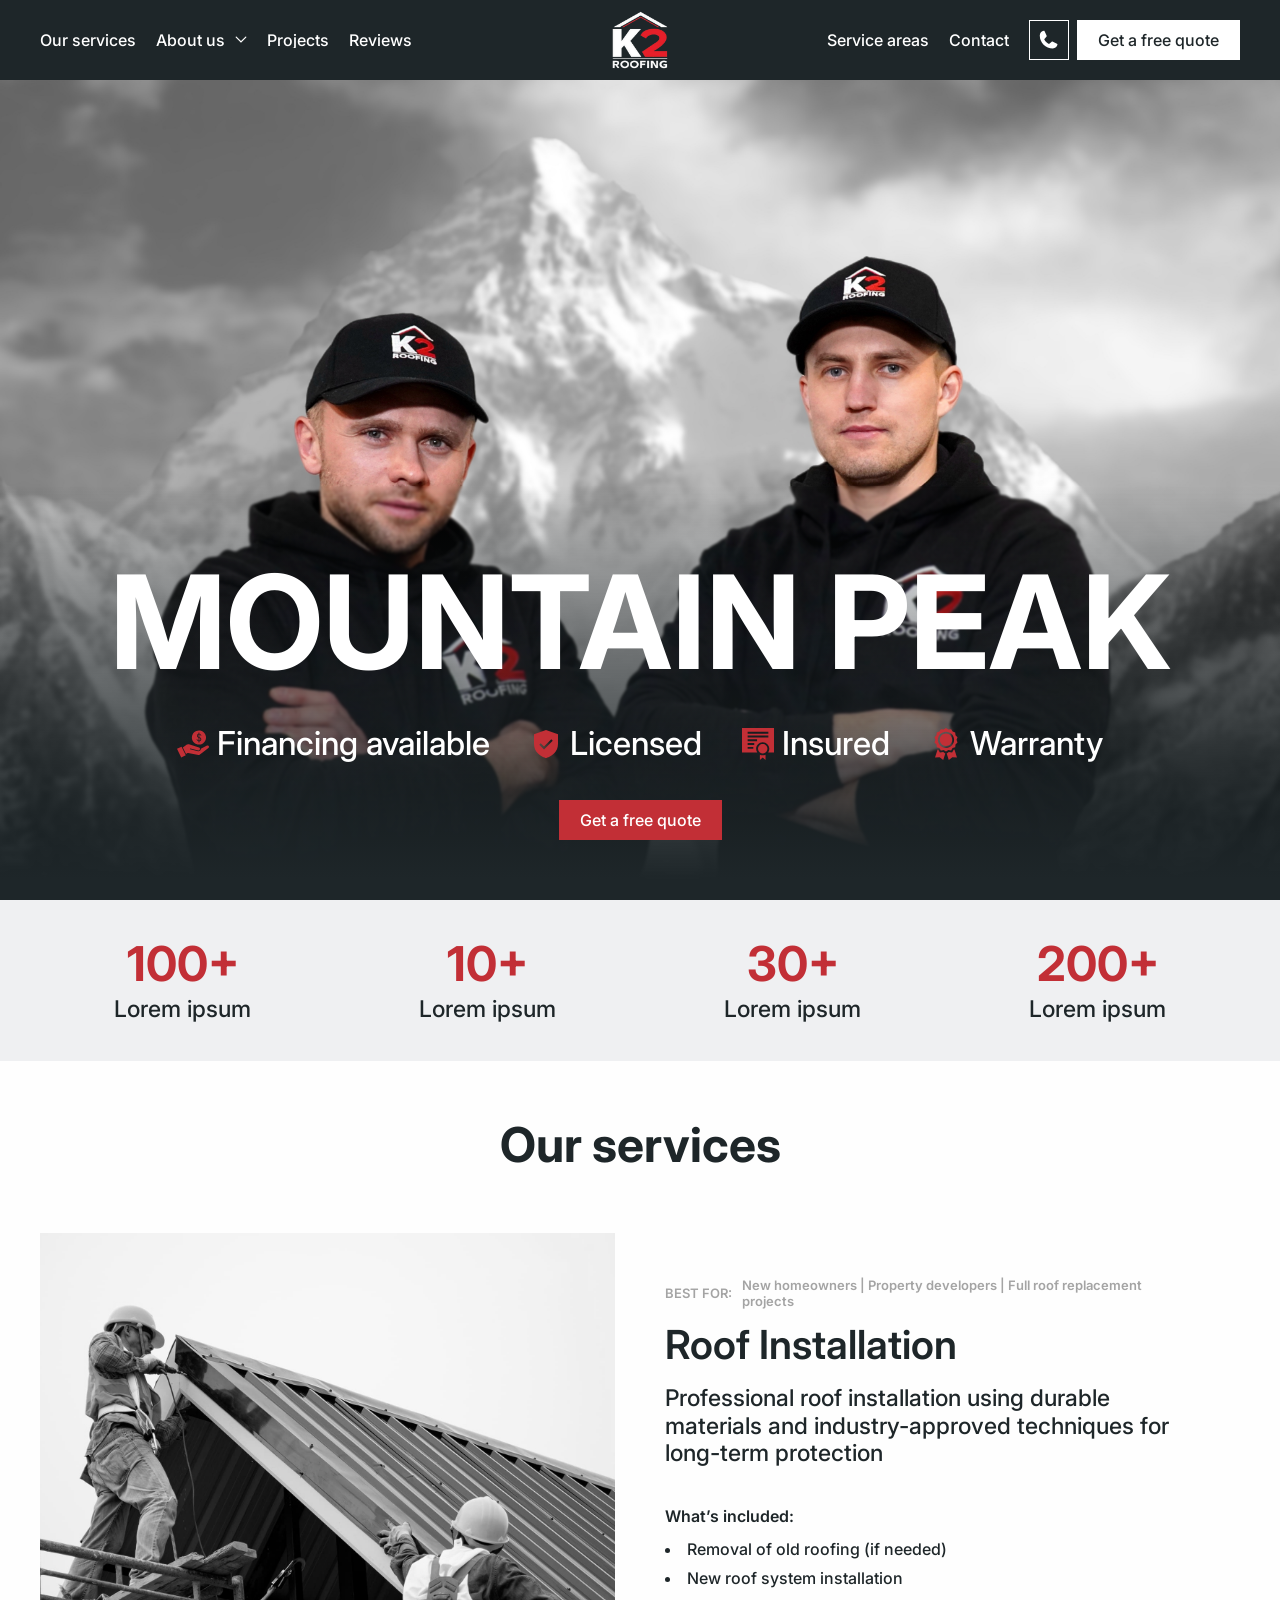
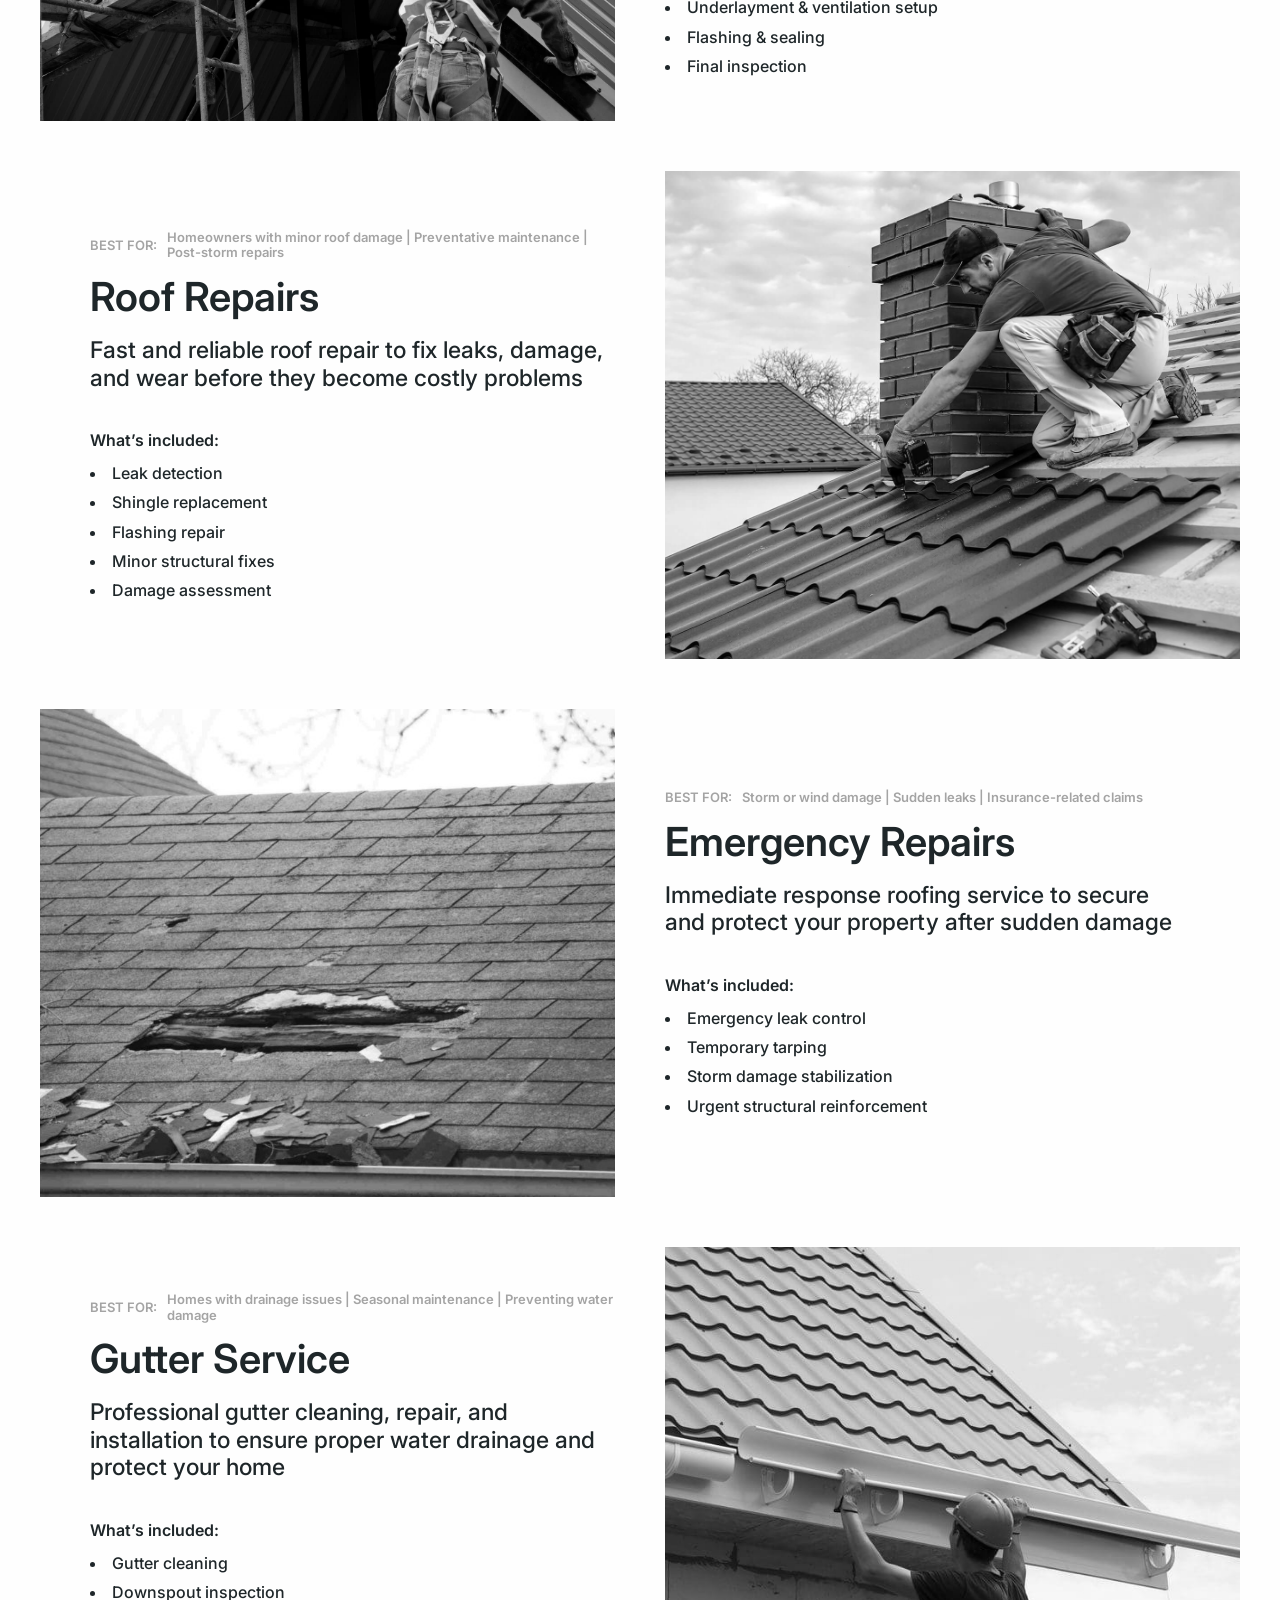
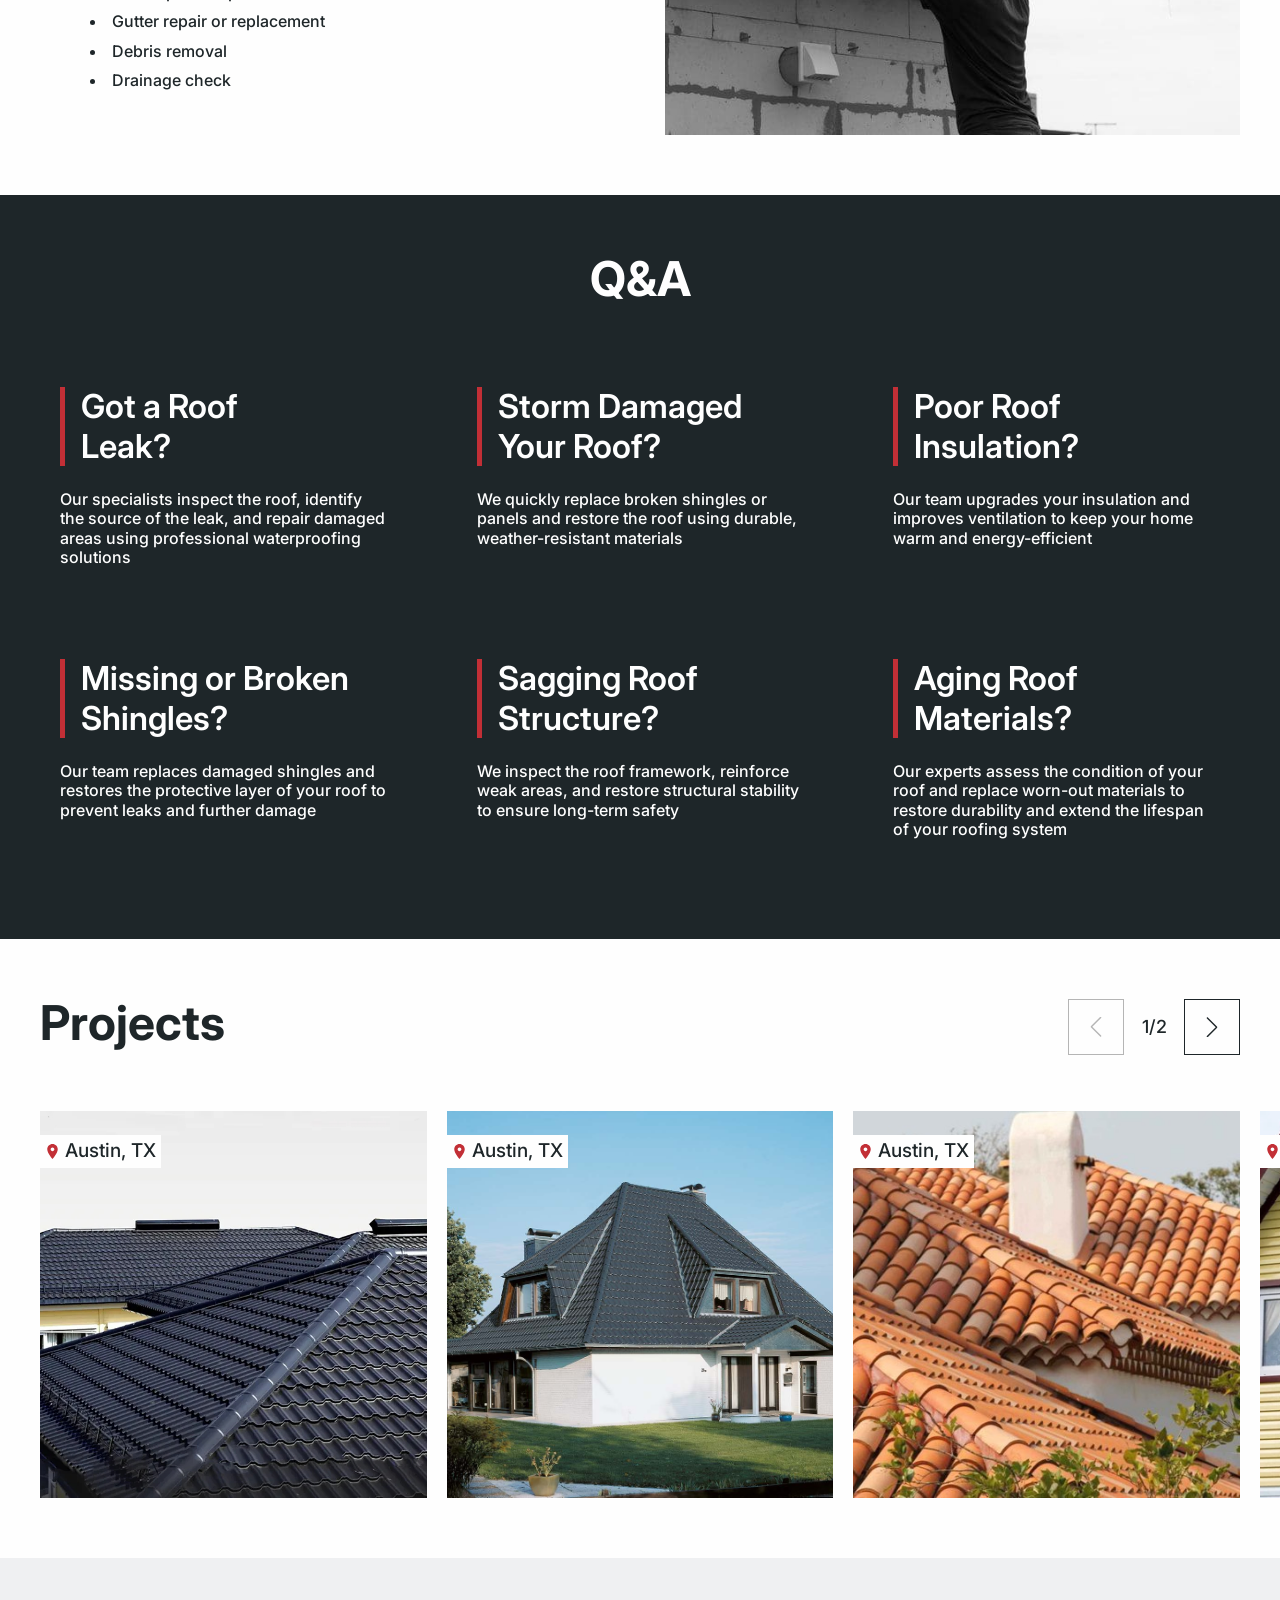
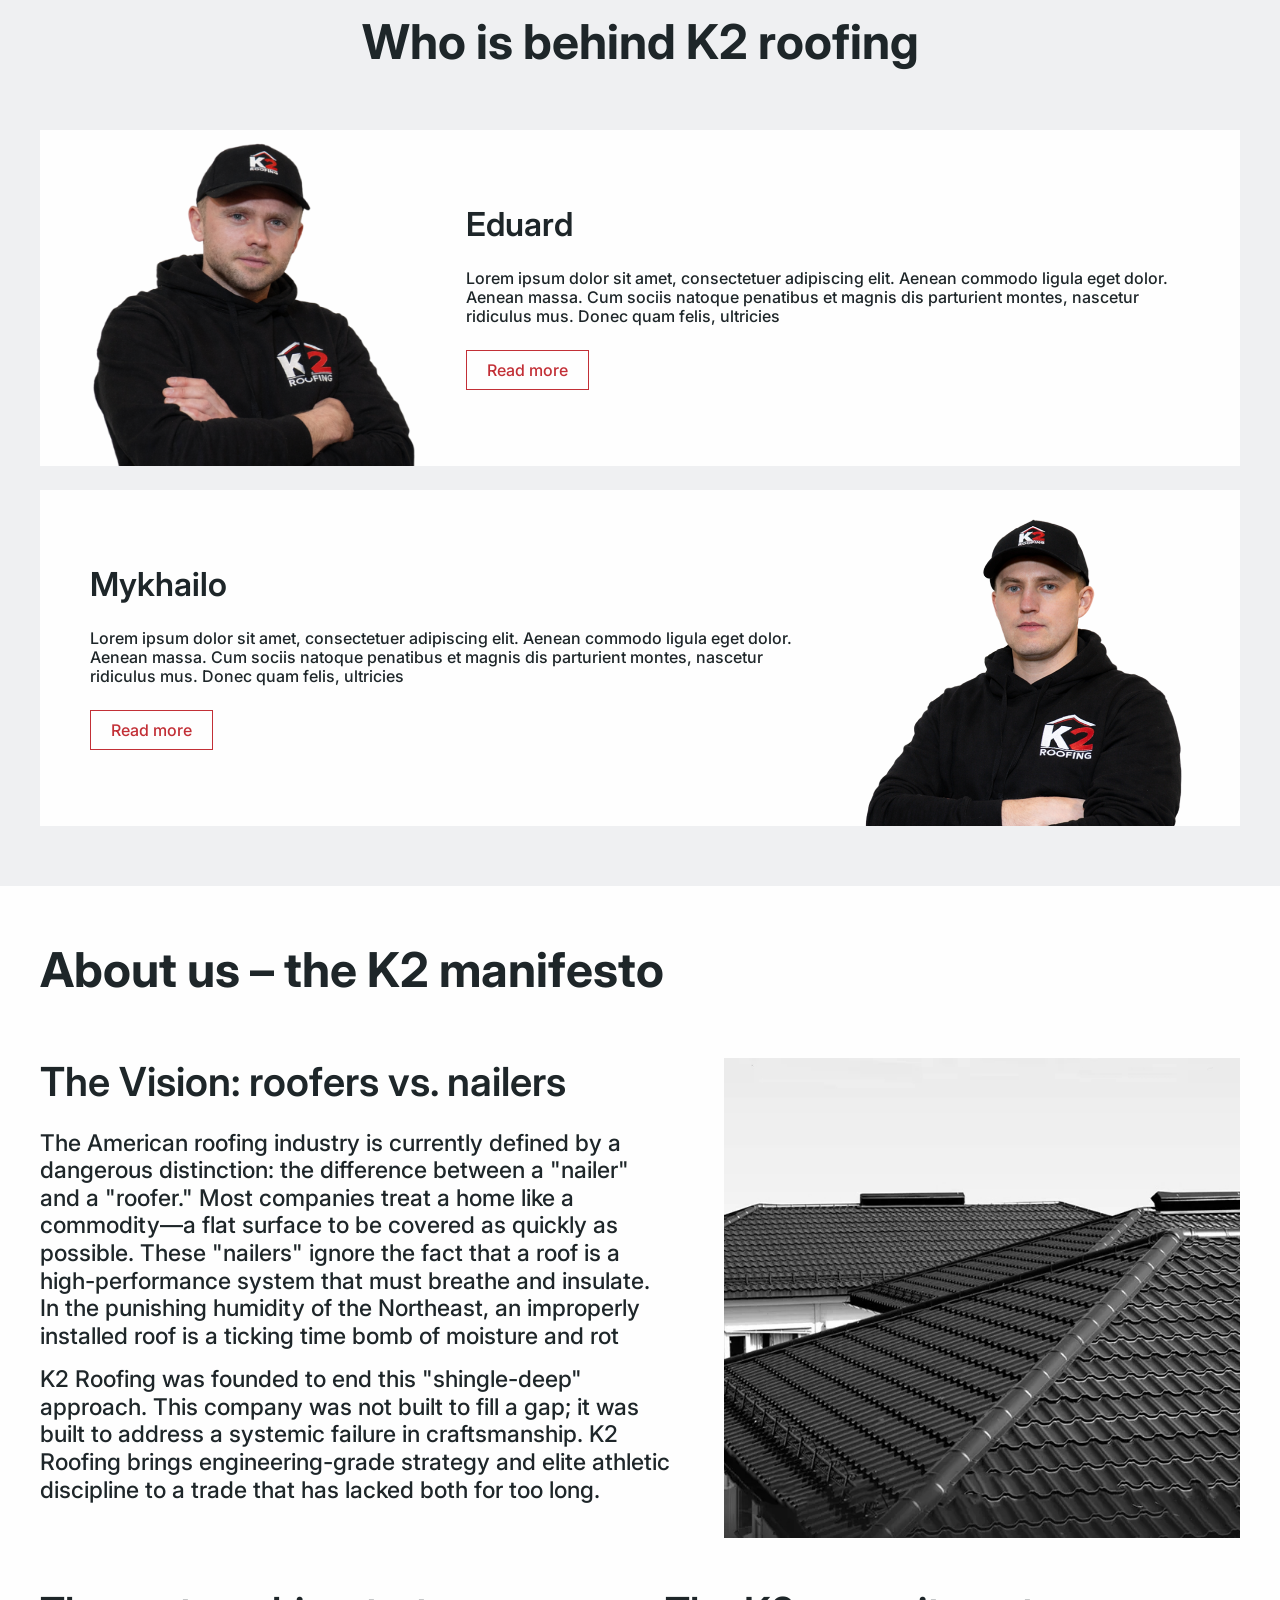
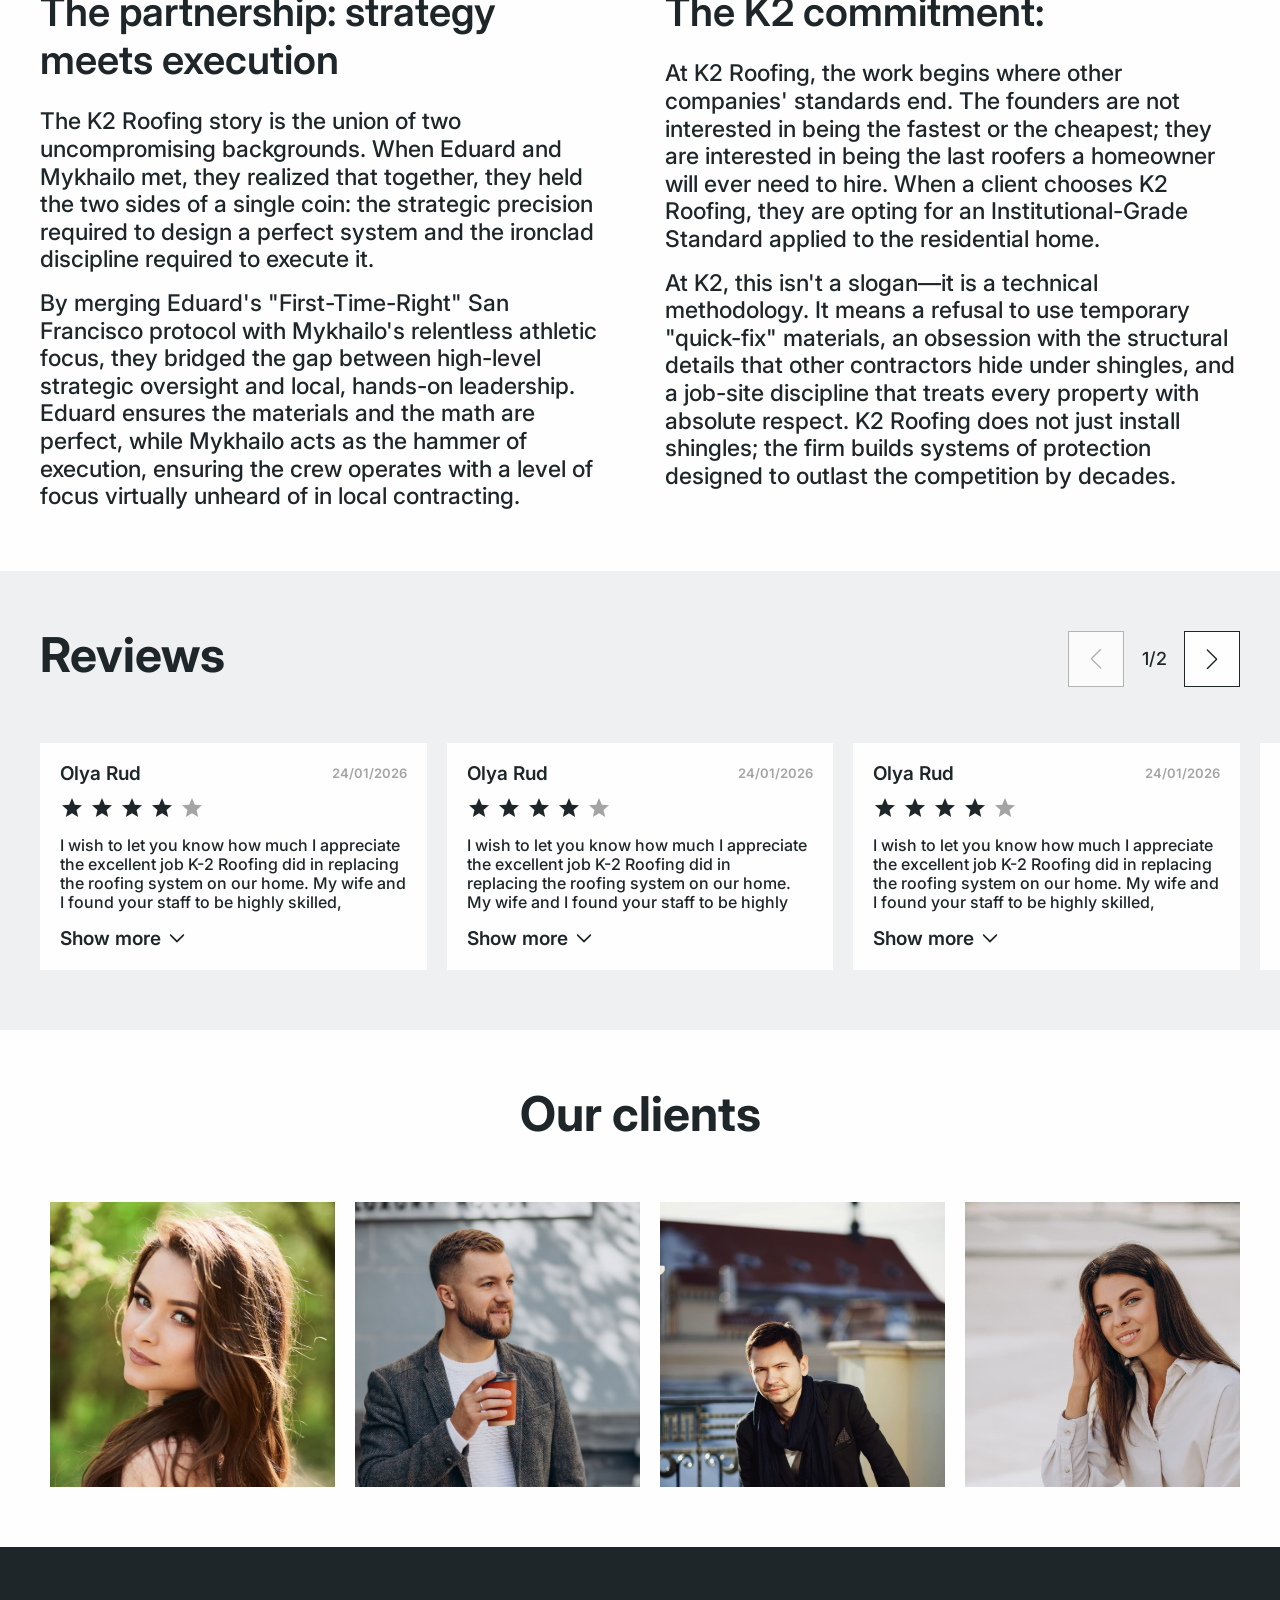
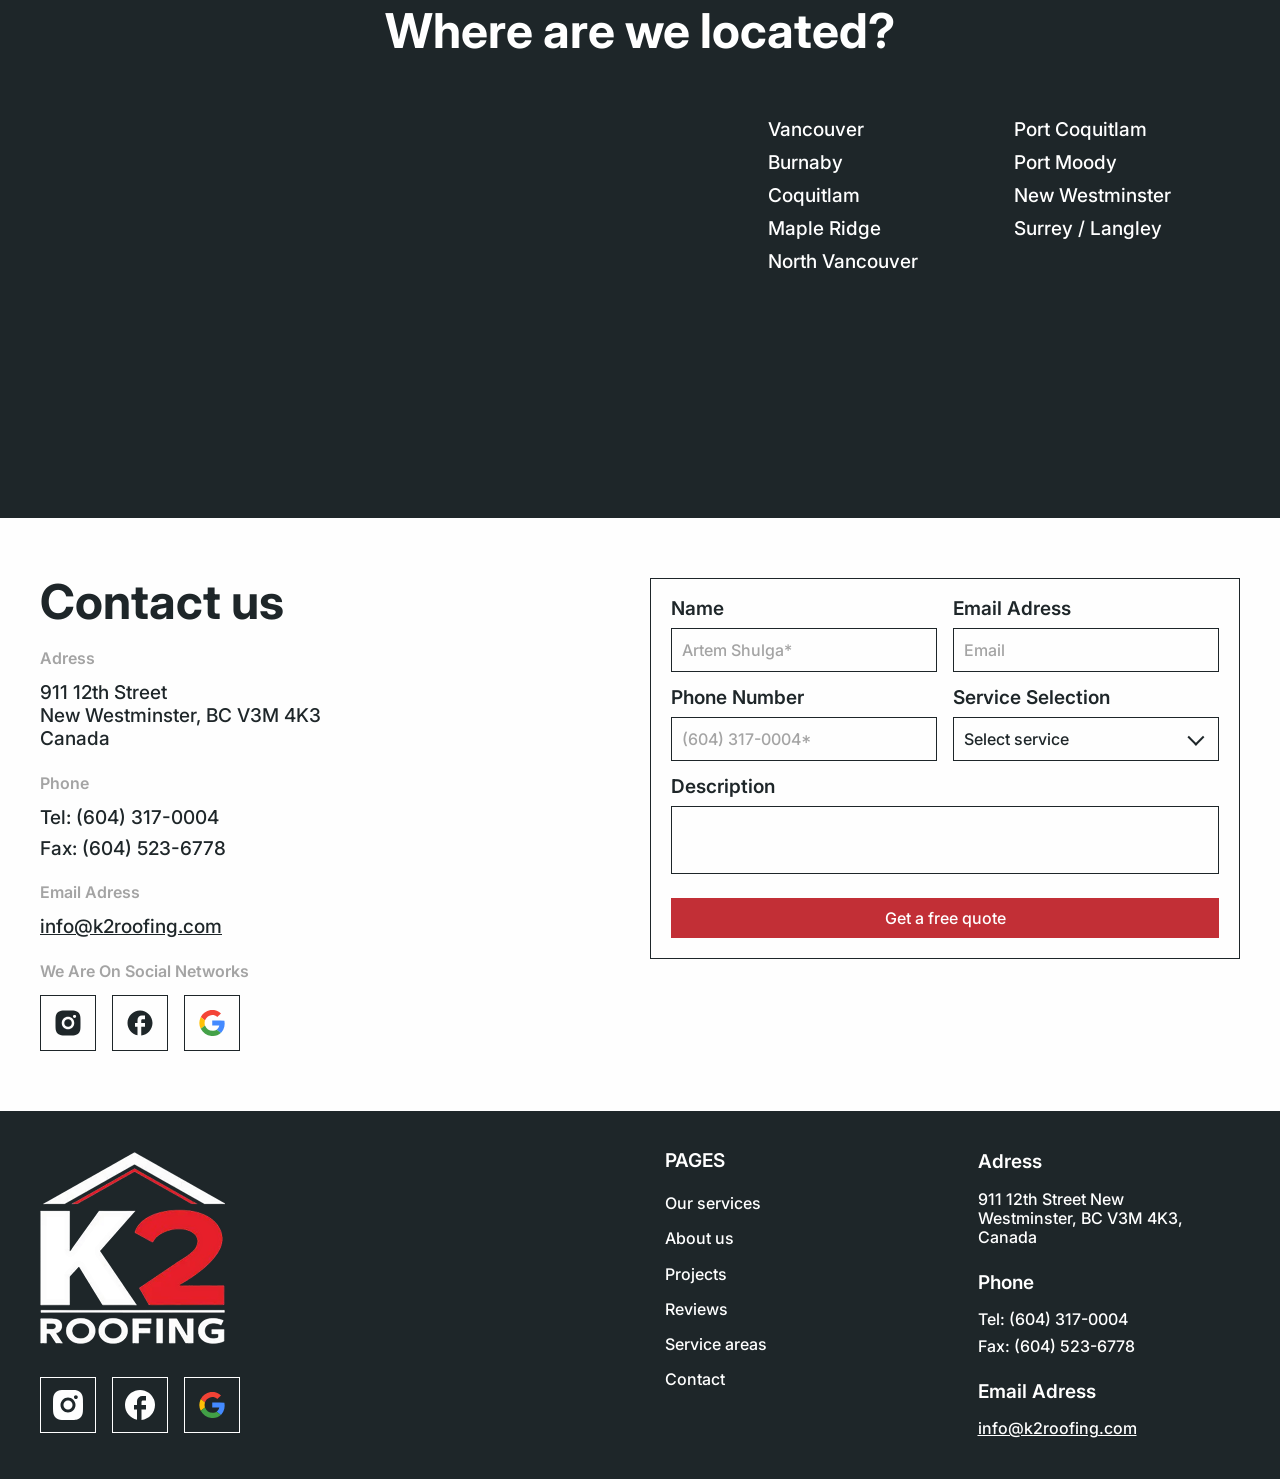
==== commit e7fbd87e: "Add files via upload" ====
--- a/index.html
+++ b/index.html
@@ -209,7 +209,7 @@
                                 </div>
                             </div>
                         </li>
-                        <li class="services__item item-service">
+                        <li class="services__item item-service" id="service-areas">
                             <div class="item-service__img" data-anim="fade-left">
                                 <img src="./assets/images/service03.jpg" alt="service">
                             </div>
--- a/assets/css/style.min.css
+++ b/assets/css/style.min.css
@@ -1 +1 @@
-@charset "UTF-8";:root{--swiper-theme-color: #007aff}:host{position:relative;display:block;margin-left:auto;margin-right:auto;z-index:1}.swiper{margin-left:auto;margin-right:auto;position:relative;overflow:hidden;list-style:none;padding:0;z-index:1;display:block}.swiper-vertical>.swiper-wrapper{flex-direction:column}.swiper-wrapper{position:relative;width:100%;height:100%;z-index:1;display:flex;transition-property:transform;transition-timing-function:var(--swiper-wrapper-transition-timing-function, initial);box-sizing:content-box}.swiper-android .swiper-slide,.swiper-ios .swiper-slide,.swiper-wrapper{transform:translateZ(0)}.swiper-horizontal{touch-action:pan-y}.swiper-vertical{touch-action:pan-x}.swiper-slide{flex-shrink:0;width:100%;height:100%;position:relative;transition-property:transform;display:block}.swiper-slide-invisible-blank{visibility:hidden}.swiper-autoheight,.swiper-autoheight .swiper-slide{height:auto}.swiper-autoheight .swiper-wrapper{align-items:flex-start;transition-property:transform,height}.swiper-backface-hidden .swiper-slide{transform:translateZ(0);backface-visibility:hidden}.swiper-3d.swiper-css-mode .swiper-wrapper{perspective:75rem}.swiper-3d .swiper-wrapper{transform-style:preserve-3d}.swiper-3d{perspective:75rem}.swiper-3d .swiper-slide,.swiper-3d .swiper-cube-shadow{transform-style:preserve-3d}.swiper-css-mode>.swiper-wrapper{overflow:auto;scrollbar-width:none;-ms-overflow-style:none}.swiper-css-mode>.swiper-wrapper::-webkit-scrollbar{display:none}.swiper-css-mode>.swiper-wrapper>.swiper-slide{scroll-snap-align:start start}.swiper-css-mode.swiper-horizontal>.swiper-wrapper{scroll-snap-type:x mandatory}.swiper-css-mode.swiper-horizontal>.swiper-wrapper>.swiper-slide:first-child{margin-inline-start:var(--swiper-slides-offset-before);scroll-margin-inline-start:var(--swiper-slides-offset-before)}.swiper-css-mode.swiper-horizontal>.swiper-wrapper>.swiper-slide:last-child{margin-inline-end:var(--swiper-slides-offset-after)}.swiper-css-mode.swiper-vertical>.swiper-wrapper{scroll-snap-type:y mandatory}.swiper-css-mode.swiper-vertical>.swiper-wrapper>.swiper-slide:first-child{margin-block-start:var(--swiper-slides-offset-before);scroll-margin-block-start:var(--swiper-slides-offset-before)}.swiper-css-mode.swiper-vertical>.swiper-wrapper>.swiper-slide:last-child{margin-block-end:var(--swiper-slides-offset-after)}.swiper-css-mode.swiper-free-mode>.swiper-wrapper{scroll-snap-type:none}.swiper-css-mode.swiper-free-mode>.swiper-wrapper>.swiper-slide{scroll-snap-align:none}.swiper-css-mode.swiper-centered>.swiper-wrapper:before{content:"";flex-shrink:0;order:9999}.swiper-css-mode.swiper-centered>.swiper-wrapper>.swiper-slide{scroll-snap-align:center center;scroll-snap-stop:always}.swiper-css-mode.swiper-centered.swiper-horizontal>.swiper-wrapper>.swiper-slide:first-child{margin-inline-start:var(--swiper-centered-offset-before)}.swiper-css-mode.swiper-centered.swiper-horizontal>.swiper-wrapper:before{height:100%;min-height:1px;width:var(--swiper-centered-offset-after)}.swiper-css-mode.swiper-centered.swiper-vertical>.swiper-wrapper>.swiper-slide:first-child{margin-block-start:var(--swiper-centered-offset-before)}.swiper-css-mode.swiper-centered.swiper-vertical>.swiper-wrapper:before{width:100%;min-width:1px;height:var(--swiper-centered-offset-after)}.swiper-3d .swiper-slide-shadow,.swiper-3d .swiper-slide-shadow-left,.swiper-3d .swiper-slide-shadow-right,.swiper-3d .swiper-slide-shadow-top,.swiper-3d .swiper-slide-shadow-bottom{position:absolute;left:0;top:0;width:100%;height:100%;pointer-events:none;z-index:10}.swiper-3d .swiper-slide-shadow{background:#00000026}.swiper-3d .swiper-slide-shadow-left{background-image:linear-gradient(to left,#00000080,#0000)}.swiper-3d .swiper-slide-shadow-right{background-image:linear-gradient(to right,#00000080,#0000)}.swiper-3d .swiper-slide-shadow-top{background-image:linear-gradient(to top,#00000080,#0000)}.swiper-3d .swiper-slide-shadow-bottom{background-image:linear-gradient(to bottom,#00000080,#0000)}.swiper-lazy-preloader{width:2.625rem;height:2.625rem;position:absolute;left:50%;top:50%;margin-left:-1.3125rem;margin-top:-1.3125rem;z-index:10;transform-origin:50%;box-sizing:border-box;border:.25rem solid var(--swiper-preloader-color, var(--swiper-theme-color));border-radius:50%;border-top-color:transparent}:is(.swiper:not(.swiper-watch-progress),.swiper-watch-progress .swiper-slide-visible) .swiper-lazy-preloader{animation:swiper-preloader-spin 1s infinite linear}.swiper-lazy-preloader-white{--swiper-preloader-color: #fff}.swiper-lazy-preloader-black{--swiper-preloader-color: #000}@keyframes swiper-preloader-spin{0%{transform:rotate(0)}to{transform:rotate(360deg)}}.swiper-scrollbar{border-radius:var(--swiper-scrollbar-border-radius, 10px);position:relative;touch-action:none;background:var(--swiper-scrollbar-bg-color, rgba(0, 0, 0, .1))}.swiper-scrollbar-disabled>.swiper-scrollbar,.swiper-scrollbar.swiper-scrollbar-disabled{display:none!important}.swiper-horizontal>.swiper-scrollbar,.swiper-scrollbar.swiper-scrollbar-horizontal{position:absolute;left:var(--swiper-scrollbar-sides-offset, 1%);bottom:var(--swiper-scrollbar-bottom, 4px);top:var(--swiper-scrollbar-top, auto);z-index:50;height:var(--swiper-scrollbar-size, 4px);width:calc(100% - 2 * var(--swiper-scrollbar-sides-offset, 1%))}.swiper-vertical>.swiper-scrollbar,.swiper-scrollbar.swiper-scrollbar-vertical{position:absolute;left:var(--swiper-scrollbar-left, auto);right:var(--swiper-scrollbar-right, 4px);top:var(--swiper-scrollbar-sides-offset, 1%);z-index:50;width:var(--swiper-scrollbar-size, 4px);height:calc(100% - 2 * var(--swiper-scrollbar-sides-offset, 1%))}.swiper-scrollbar-drag{height:100%;width:100%;position:relative;background:var(--swiper-scrollbar-drag-bg-color, rgba(0, 0, 0, .5));border-radius:var(--swiper-scrollbar-border-radius, 10px);left:0;top:0}.swiper-scrollbar-cursor-drag{cursor:move}.swiper-scrollbar-lock{display:none}.nice-select{-webkit-tap-highlight-color:rgba(0,0,0,0);background-color:#fff;border-radius:.3125rem;border:solid 1px #e8e8e8;box-sizing:border-box;clear:both;cursor:pointer;display:block;width:fit-content;font-family:inherit;font-size:.875rem;font-weight:400;height:2.375rem;line-height:2.25rem;outline:none;padding-left:1.125rem;padding-right:1.875rem;position:relative;text-align:left!important;transition:all .2s ease-in-out;-webkit-user-select:none;user-select:none;white-space:nowrap}.nice-select:hover{border-color:#dbdbdb}.nice-select:active,.nice-select:focus{border-color:#999}.nice-select:after{border-bottom:.125rem solid #999;border-right:.125rem solid #999;content:"";display:block;height:.3125rem;margin-top:-.25rem;pointer-events:none;position:absolute;right:.75rem;top:50%;transform-origin:66% 66%;transform:rotate(45deg);transition:all .15s ease-in-out;width:.3125rem}.nice-select.open{border-color:#999}.nice-select.open:after{transform:rotate(-135deg)}.nice-select.open .nice-select-dropdown{opacity:1;pointer-events:auto;transform:scale(1) translateY(0)}.nice-select.disabled{border-color:#ededed;color:#999;pointer-events:none}.nice-select.disabled:after{border-color:#ccc}.nice-select.wide{width:100%}.nice-select.wide .nice-select-dropdown{left:0!important;right:0!important}.nice-select.right{float:right}.nice-select.right .nice-select-dropdown{left:auto;right:0}.nice-select.small{font-size:.75rem;height:2.25rem;line-height:2.125rem}.nice-select.small:after{height:.25rem;width:.25rem}.nice-select.small .option{line-height:2.125rem;min-height:2.125rem}.nice-select .has-multiple{white-space:inherit;height:auto;padding:.4375rem .75rem;min-height:2.25rem;line-height:1.375rem}.nice-select .has-multiple span.current{border:1px solid #ccc;background:#eee;padding:0 .625rem;border-radius:.1875rem;display:inline-block;line-height:1.5rem;font-size:.875rem;margin-bottom:.1875rem;margin-right:.1875rem}.nice-select .has-multiple .multiple-options{display:block;line-height:1.5rem;padding:0}.nice-select .nice-select-search-box{box-sizing:border-box;width:100%;padding:.3125rem;pointer-events:none;border-radius:.3125rem .3125rem 0 0}.nice-select .nice-select-search{box-sizing:border-box;background-color:#fff;border:1px solid #e8e8e8;border-radius:.1875rem;color:#444;display:inline-block;vertical-align:middle;padding:.4375rem .75rem;margin:0 .625rem 0 0;width:100%;min-height:2.25rem;line-height:1.375rem;height:auto;outline:0!important;font-size:.875rem}.nice-select .nice-select-dropdown{margin-top:.25rem;background-color:#fff;border-radius:.3125rem;box-shadow:0 0 0 1px #4444441c;pointer-events:none;position:absolute;top:100%;left:0;transform-origin:50% 0;transform:scale(.75) translateY(1.1875rem);transition:all .2s cubic-bezier(.5,0,0,1.25),opacity .15s ease-out;z-index:9;opacity:0;max-height:14.375rem;overflow-y:scroll;overflow-x:hidden}.nice-select .list{border-radius:.3125rem;box-sizing:border-box;padding:0}.nice-select .list:hover .option:not(:hover){background-color:#0000!important}.nice-select .option{cursor:pointer;font-weight:400;line-height:2.5rem;list-style:none;outline:none;padding-left:1.125rem;padding-right:1.8125rem;text-align:left;transition:all .2s}.nice-select .option:hover,.nice-select .option.focus,.nice-select .option.selected.focus{background-color:#f6f6f6}.nice-select .option.selected{font-weight:700}.nice-select .option.disabled{background-color:#0000;color:#999;cursor:default}.nice-select .extra{float:right}.nice-select .optgroup{font-weight:700}.no-csspointerevents .nice-select .nice-select-dropdown{display:none}.no-csspointerevents .nice-select.open .nice-select-dropdown{display:block}.nice-select .list::-webkit-scrollbar{width:0}.hidden-select{opacity:0;width:0;padding:0;height:0;font-size:0;min-height:auto}.select-selection-list{list-style:none;padding:0;margin:0}.select-selection-list .select-selection{background-color:#e4e4e4;border:1px solid #aaa;border-radius:.25rem;box-sizing:border-box;display:inline-block;margin-left:.3125rem;margin-top:.3125rem;padding:.125rem .3125rem;position:relative;max-width:100%;overflow:hidden;text-overflow:ellipsis;vertical-align:bottom;white-space:nowrap}.select-selection-list button.remove-select-selection{height:.9375rem;width:.9375rem;line-height:.9375rem;padding:0;background-color:#bd2919;border-radius:20%}.glightbox-container{width:100%;height:100%;position:fixed;top:0;left:0;z-index:999999!important;overflow:hidden;-ms-touch-action:none;touch-action:none;-webkit-text-size-adjust:100%;-moz-text-size-adjust:100%;-ms-text-size-adjust:100%;text-size-adjust:100%;-webkit-backface-visibility:hidden;backface-visibility:hidden;outline:0}.glightbox-container.inactive{display:none}.glightbox-container .gcontainer{position:relative;width:100%;height:100%;z-index:9999;overflow:hidden}.glightbox-container .gslider{-webkit-transition:-webkit-transform .4s ease;transition:-webkit-transform .4s ease;transition:transform .4s ease;transition:transform .4s ease,-webkit-transform .4s ease;height:100%;left:0;top:0;width:100%;position:relative;overflow:hidden;display:-webkit-box!important;display:-ms-flexbox!important;display:flex!important;-webkit-box-pack:center;-ms-flex-pack:center;justify-content:center;-webkit-box-align:center;-ms-flex-align:center;align-items:center;-webkit-transform:translate3d(0,0,0);transform:translateZ(0)}.glightbox-container .gslide{width:100%;position:absolute;-webkit-user-select:none;-moz-user-select:none;-ms-user-select:none;user-select:none;display:-webkit-box;display:-ms-flexbox;display:flex;-webkit-box-align:center;-ms-flex-align:center;align-items:center;-webkit-box-pack:center;-ms-flex-pack:center;justify-content:center;opacity:0}.glightbox-container .gslide.current{opacity:1;z-index:99999;position:relative}.glightbox-container .gslide.prev{opacity:1;z-index:9999}.glightbox-container .gslide-inner-content{width:100%}.glightbox-container .ginner-container{position:relative;width:100%;display:-webkit-box;display:-ms-flexbox;display:flex;-webkit-box-pack:center;-ms-flex-pack:center;justify-content:center;-webkit-box-orient:vertical;-webkit-box-direction:normal;-ms-flex-direction:column;flex-direction:column;max-width:100%;margin:auto;height:100vh}.glightbox-container .ginner-container.gvideo-container{width:100%}.glightbox-container .ginner-container.desc-bottom,.glightbox-container .ginner-container.desc-top{-webkit-box-orient:vertical;-webkit-box-direction:normal;-ms-flex-direction:column;flex-direction:column}.glightbox-container .ginner-container.desc-left,.glightbox-container .ginner-container.desc-right{max-width:100%!important}.gslide iframe,.gslide video{outline:0!important;border:none;min-height:10.3125rem;-webkit-overflow-scrolling:touch;-ms-touch-action:auto;touch-action:auto}.gslide:not(.current){pointer-events:none}.gslide-image{-webkit-box-align:center;-ms-flex-align:center;align-items:center}.gslide-image img{max-height:100vh;display:block;padding:0;float:none;outline:0;border:none;-webkit-user-select:none;-moz-user-select:none;-ms-user-select:none;user-select:none;max-width:100vw;width:auto;height:auto;-o-object-fit:cover;object-fit:cover;-ms-touch-action:none;touch-action:none;margin:auto;min-width:12.5rem}.desc-bottom .gslide-image img,.desc-top .gslide-image img{width:auto}.desc-left .gslide-image img,.desc-right .gslide-image img{width:auto;max-width:100%}.gslide-image img.zoomable{position:relative}.gslide-image img.dragging{cursor:-webkit-grabbing!important;cursor:grabbing!important;-webkit-transition:none;transition:none}.gslide-video{position:relative;max-width:100vh;width:100%!important}.gslide-video .plyr__poster-enabled.plyr--loading .plyr__poster{display:none}.gslide-video .gvideo-wrapper{width:100%;margin:auto}.gslide-video:before{content:"";position:absolute;width:100%;height:100%;background:#ff000057;display:none}.gslide-video.playing:before{display:none}.gslide-video.fullscreen{max-width:100%!important;min-width:100%;height:75vh}.gslide-video.fullscreen video{max-width:100%!important;width:100%!important}.gslide-inline{background:#fff;text-align:left;max-height:calc(100vh - 2.5rem);overflow:auto;max-width:100%;margin:auto}.gslide-inline .ginlined-content{padding:1.25rem;width:100%}.gslide-inline .dragging{cursor:-webkit-grabbing!important;cursor:grabbing!important;-webkit-transition:none;transition:none}.ginlined-content{overflow:auto;display:block!important;opacity:1}.gslide-external{display:-webkit-box;display:-ms-flexbox;display:flex;width:100%;min-width:100%;background:#fff;padding:0;overflow:auto;max-height:75vh;height:100%}.gslide-media{display:-webkit-box;display:-ms-flexbox;display:flex;width:auto}.zoomed .gslide-media{-webkit-box-shadow:none!important;box-shadow:none!important}.desc-bottom .gslide-media,.desc-top .gslide-media{margin:0 auto;-webkit-box-orient:vertical;-webkit-box-direction:normal;-ms-flex-direction:column;flex-direction:column}.gslide-description{position:relative;-webkit-box-flex:1;-ms-flex:1 0 100%;flex:1 0 100%}.gslide-description.description-left,.gslide-description.description-right{max-width:100%}.gslide-description.description-bottom,.gslide-description.description-top{margin:0 auto;width:100%}.gslide-description p{margin-bottom:.75rem}.gslide-description p:last-child{margin-bottom:0}.zoomed .gslide-description,.glightbox-button-hidden{display:none}.glightbox-mobile .glightbox-container .gslide-description{height:auto!important;width:100%;position:absolute;bottom:0;padding:1.1875rem .6875rem 3.125rem;max-width:100vw!important;-webkit-box-ordinal-group:3!important;-ms-flex-order:2!important;order:2!important;max-height:78vh;overflow:auto!important;background:-webkit-gradient(linear,left top,left bottom,from(rgba(0,0,0,0)),to(rgba(0,0,0,.75)));background:linear-gradient(to bottom,#0000 0,#000000bf);-webkit-transition:opacity .3s linear;transition:opacity .3s linear}.glightbox-mobile .glightbox-container .gslide-title{color:#fff;font-size:1em}.glightbox-mobile .glightbox-container .gslide-desc{color:#a1a1a1}.glightbox-mobile .glightbox-container .gslide-desc a{color:#fff;font-weight:700}.glightbox-mobile .glightbox-container .gslide-desc *{color:inherit}.glightbox-mobile .glightbox-container .gslide-desc .desc-more{color:#fff;opacity:.4}.gdesc-open .gslide-media{-webkit-transition:opacity .5s ease;transition:opacity .5s ease;opacity:.4}.gdesc-open .gdesc-inner{padding-bottom:1.875rem}.gdesc-closed .gslide-media{-webkit-transition:opacity .5s ease;transition:opacity .5s ease;opacity:1}.greset{-webkit-transition:all .3s ease;transition:all .3s ease}.gabsolute{position:absolute}.grelative{position:relative}.glightbox-desc{display:none!important}.glightbox-open{overflow:hidden}.gloader{height:1.5625rem;width:1.5625rem;-webkit-animation:lightboxLoader .8s infinite linear;animation:lightboxLoader .8s infinite linear;border:.125rem solid #fff;border-right-color:transparent;border-radius:50%;position:absolute;display:block;z-index:9999;left:0;right:0;margin:0 auto;top:47%}.goverlay{width:100%;height:calc(100vh + 1px);position:fixed;top:-1px;left:0;background:#000;will-change:opacity}.glightbox-mobile .goverlay{background:#000}.gclose,.gnext,.gprev{z-index:99999;cursor:pointer;width:1.625rem;height:2.75rem;border:none;display:-webkit-box;display:-ms-flexbox;display:flex;-webkit-box-pack:center;-ms-flex-pack:center;justify-content:center;-webkit-box-align:center;-ms-flex-align:center;align-items:center;-webkit-box-orient:vertical;-webkit-box-direction:normal;-ms-flex-direction:column;flex-direction:column}.gclose svg,.gnext svg,.gprev svg{display:block;width:1.5625rem;height:auto;margin:0;padding:0}.gclose.disabled,.gnext.disabled,.gprev.disabled{opacity:.1}.gclose .garrow,.gnext .garrow,.gprev .garrow{stroke:#fff}.gbtn.focused{outline:.125rem solid #0f3d81}iframe.wait-autoplay{opacity:0}.glightbox-closing .gclose,.glightbox-closing .gnext,.glightbox-closing .gprev{opacity:0!important}.glightbox-clean .gslide-description{background:#fff}.glightbox-clean .gdesc-inner{padding:1.375rem 1.25rem}.glightbox-clean .gslide-title{font-size:1em;font-weight:400;font-family:arial;color:#000;margin-bottom:1.1875rem;line-height:1.4em}.glightbox-clean .gslide-desc{font-size:.86em;margin-bottom:0;font-family:arial;line-height:1.4em}.glightbox-clean .gslide-video{background:#000}.glightbox-clean .gclose,.glightbox-clean .gnext,.glightbox-clean .gprev{background-color:#000000bf;border-radius:.25rem}.glightbox-clean .gclose path,.glightbox-clean .gnext path,.glightbox-clean .gprev path{fill:#fff}.glightbox-clean .gprev{position:absolute;top:-100%;left:1.875rem;width:2.5rem;height:3.125rem}.glightbox-clean .gnext{position:absolute;top:-100%;right:1.875rem;width:2.5rem;height:3.125rem}.glightbox-clean .gclose{width:2.1875rem;height:2.1875rem;top:.9375rem;right:.625rem;position:absolute}.glightbox-clean .gclose svg{width:1.125rem;height:auto}.glightbox-clean .gclose:hover{opacity:1}.gfadeIn{-webkit-animation:gfadeIn .5s ease;animation:gfadeIn .5s ease}.gfadeOut{-webkit-animation:gfadeOut .5s ease;animation:gfadeOut .5s ease}.gslideOutLeft{-webkit-animation:gslideOutLeft .3s ease;animation:gslideOutLeft .3s ease}.gslideInLeft{-webkit-animation:gslideInLeft .3s ease;animation:gslideInLeft .3s ease}.gslideOutRight{-webkit-animation:gslideOutRight .3s ease;animation:gslideOutRight .3s ease}.gslideInRight{-webkit-animation:gslideInRight .3s ease;animation:gslideInRight .3s ease}.gzoomIn{-webkit-animation:gzoomIn .5s ease;animation:gzoomIn .5s ease}.gzoomOut{-webkit-animation:gzoomOut .5s ease;animation:gzoomOut .5s ease}@-webkit-keyframes lightboxLoader{0%{-webkit-transform:rotate(0);transform:rotate(0)}to{-webkit-transform:rotate(360deg);transform:rotate(360deg)}}@keyframes lightboxLoader{0%{-webkit-transform:rotate(0);transform:rotate(0)}to{-webkit-transform:rotate(360deg);transform:rotate(360deg)}}@-webkit-keyframes gfadeIn{0%{opacity:0}to{opacity:1}}@keyframes gfadeIn{0%{opacity:0}to{opacity:1}}@-webkit-keyframes gfadeOut{0%{opacity:1}to{opacity:0}}@keyframes gfadeOut{0%{opacity:1}to{opacity:0}}@-webkit-keyframes gslideInLeft{0%{opacity:0;-webkit-transform:translate3d(-60%,0,0);transform:translate3d(-60%,0,0)}to{visibility:visible;-webkit-transform:translate3d(0,0,0);transform:translateZ(0);opacity:1}}@keyframes gslideInLeft{0%{opacity:0;-webkit-transform:translate3d(-60%,0,0);transform:translate3d(-60%,0,0)}to{visibility:visible;-webkit-transform:translate3d(0,0,0);transform:translateZ(0);opacity:1}}@-webkit-keyframes gslideOutLeft{0%{opacity:1;visibility:visible;-webkit-transform:translate3d(0,0,0);transform:translateZ(0)}to{-webkit-transform:translate3d(-60%,0,0);transform:translate3d(-60%,0,0);opacity:0;visibility:hidden}}@keyframes gslideOutLeft{0%{opacity:1;visibility:visible;-webkit-transform:translate3d(0,0,0);transform:translateZ(0)}to{-webkit-transform:translate3d(-60%,0,0);transform:translate3d(-60%,0,0);opacity:0;visibility:hidden}}@-webkit-keyframes gslideInRight{0%{opacity:0;visibility:visible;-webkit-transform:translate3d(60%,0,0);transform:translate3d(60%,0,0)}to{-webkit-transform:translate3d(0,0,0);transform:translateZ(0);opacity:1}}@keyframes gslideInRight{0%{opacity:0;visibility:visible;-webkit-transform:translate3d(60%,0,0);transform:translate3d(60%,0,0)}to{-webkit-transform:translate3d(0,0,0);transform:translateZ(0);opacity:1}}@-webkit-keyframes gslideOutRight{0%{opacity:1;visibility:visible;-webkit-transform:translate3d(0,0,0);transform:translateZ(0)}to{-webkit-transform:translate3d(60%,0,0);transform:translate3d(60%,0,0);opacity:0}}@keyframes gslideOutRight{0%{opacity:1;visibility:visible;-webkit-transform:translate3d(0,0,0);transform:translateZ(0)}to{-webkit-transform:translate3d(60%,0,0);transform:translate3d(60%,0,0);opacity:0}}@-webkit-keyframes gzoomIn{0%{opacity:0;-webkit-transform:scale3d(.3,.3,.3);transform:scale3d(.3,.3,.3)}to{opacity:1}}@keyframes gzoomIn{0%{opacity:0;-webkit-transform:scale3d(.3,.3,.3);transform:scale3d(.3,.3,.3)}to{opacity:1}}@-webkit-keyframes gzoomOut{0%{opacity:1}50%{opacity:0;-webkit-transform:scale3d(.3,.3,.3);transform:scale3d(.3,.3,.3)}to{opacity:0}}@keyframes gzoomOut{0%{opacity:1}50%{opacity:0;-webkit-transform:scale3d(.3,.3,.3);transform:scale3d(.3,.3,.3)}to{opacity:0}}@media(min-width:769px){.glightbox-container .ginner-container{width:auto;height:auto;-webkit-box-orient:horizontal;-webkit-box-direction:normal;-ms-flex-direction:row;flex-direction:row}.glightbox-container .ginner-container.desc-top .gslide-description{-webkit-box-ordinal-group:1;-ms-flex-order:0;order:0}.glightbox-container .ginner-container.desc-top .gslide-image,.glightbox-container .ginner-container.desc-top .gslide-image img{-webkit-box-ordinal-group:2;-ms-flex-order:1;order:1}.glightbox-container .ginner-container.desc-left .gslide-description{-webkit-box-ordinal-group:1;-ms-flex-order:0;order:0}.glightbox-container .ginner-container.desc-left .gslide-image{-webkit-box-ordinal-group:2;-ms-flex-order:1;order:1}.gslide-image img{max-height:97vh;max-width:100%}.gslide-image img.zoomable{cursor:-webkit-zoom-in;cursor:zoom-in}.zoomed .gslide-image img.zoomable{cursor:-webkit-grab;cursor:grab}.gslide-inline{max-height:95vh}.gslide-external{max-height:100vh}.gslide-description.description-left,.gslide-description.description-right{max-width:17.1875rem}.glightbox-open{height:auto}.goverlay{background:#000000eb}.glightbox-clean .gslide-media{-webkit-box-shadow:1px .125rem .5625rem 0 rgba(0,0,0,.65);box-shadow:1px .125rem .5625rem #000000a6}.glightbox-clean .description-left .gdesc-inner,.glightbox-clean .description-right .gdesc-inner{position:absolute;height:100%;overflow-y:auto}.glightbox-clean .gclose,.glightbox-clean .gnext,.glightbox-clean .gprev{background-color:#00000052}.glightbox-clean .gclose:hover,.glightbox-clean .gnext:hover,.glightbox-clean .gprev:hover{background-color:#000000b3}.glightbox-clean .gprev,.glightbox-clean .gnext{top:45%}}@media(min-width:992px){.glightbox-clean .gclose{opacity:.7;right:1.25rem}}@media screen and (max-height:420px){.goverlay{background:#000}}@font-face{font-family:Inter;src:url(../fonts/Inter.woff2) format("woff2");font-weight:100 900;font-style:normal;font-display:swap}*{padding:0;margin:0;border:0px}*,*:before,*:after{box-sizing:border-box}*:before,*:after{display:inline-block}html,body{height:100%}body{scrollbar-gutter:stable;-ms-text-size-adjust:100%;-moz-text-size-adjust:100%;-webkit-text-size-adjust:100%;-webkit-font-smoothing:antialiased;-moz-osx-font-smoothing:grayscale}input,button,textarea{font-family:inherit;font-size:inherit;line-height:inherit;color:inherit;background-color:transparent}input,textarea{width:100%}label{display:inline-block}button,select,option{cursor:pointer}a{display:inline-block;color:inherit;text-decoration:none}ul,ol,ul li{list-style:none}img{max-width:100%;height:auto;vertical-align:middle}h1,h2,h3,h4,h5,h6{font-weight:inherit;font-size:inherit}:root{--accent: #c22f36;--black: #1e2629;--white: #ffffff;--stroke: #a4a4a4;--grey: #eff0f2;--bg: #fefefe;--container-width: 77rem;--padding-container: 1rem;--font-main: "Inter", sans-serif}h1,h2,h3,h4,h5,h6{font-weight:700;line-height:1}a{transition:color .3s ease}a:hover{color:var(--accent)}.text-formatted{font-weight:500;font-size:1rem;line-height:120%;color:var(--black)}@media(max-width:991.98px){.text-formatted{font-size:.875rem}}.text-formatted p:not(:last-child){margin-bottom:1rem}.text-formatted hr{margin:.75rem 0 1.5rem;border-bottom:1px solid var(--stroke)}@media(max-width:767.98px){.text-formatted hr{margin:.75rem 0 .5rem}}.text-formatted strong{font-weight:700}.text-formatted h1,.text-formatted h2,.text-formatted h3,.text-formatted h4,.text-formatted h5{font-weight:600;line-height:1;color:var(--black)}.text-formatted h1:not(:first-child),.text-formatted h2:not(:first-child),.text-formatted h3:not(:first-child),.text-formatted h4:not(:first-child),.text-formatted h5:not(:first-child){margin-top:1.5rem}.text-formatted h1:not(:last-child),.text-formatted h2:not(:last-child),.text-formatted h3:not(:last-child),.text-formatted h4:not(:last-child),.text-formatted h5:not(:last-child){margin-bottom:1rem}.text-formatted h1{font-size:3rem}@media(max-width:767.98px){.text-formatted h1{font-size:2.5rem}}.text-formatted h2{font-size:2.5rem;text-transform:capitalize}@media(max-width:991.98px){.text-formatted h2{font-size:1.75rem}}.text-formatted h3{font-size:1.1875rem}.text-formatted h3:not(:last-child){margin-bottom:1rem}.text-formatted h4{font-size:1rem}.text-formatted h4:not(:last-child){margin-bottom:1rem}.text-formatted ul:not(:last-child),.text-formatted ol:not(:last-child){margin-bottom:1.5rem}@media(max-width:1023.98px){.text-formatted ul:not(:last-child),.text-formatted ol:not(:last-child){margin-bottom:1rem}}.text-formatted li:not(:last-child){margin-bottom:.625rem}.text-formatted ul,.text-formatted ul li{list-style:inside!important}.text-formatted ol{counter-reset:number}.text-formatted ol>li{position:relative;counter-increment:number;padding-left:toRem(20)}.text-formatted ol>li:before{content:counter(number) ".";position:absolute;top:0;left:0}.text-formatted a{text-decoration:underline;transition:color .3s;color:var(--black)}@media(any-hover:hover){.text-formatted a:hover{text-decoration:none;color:var(--accent)}}.text-formatted img{max-width:100%;height:auto;display:block;border-radius:var(--border-radius)}.text-formatted img:not(:first-child){margin-top:2rem}.text-formatted img:not(:last-child){margin-bottom:2rem}@media(max-width:1023.98px){.text-formatted img:not(:last-child){margin-bottom:1.25rem}}@media(min-width:992px){html,html *{scrollbar-color:auto;scrollbar-width:auto}html::-webkit-scrollbar,html *::-webkit-scrollbar{width:.25rem;height:.25rem}html::-webkit-scrollbar-button,html *::-webkit-scrollbar-button{display:none}html::-webkit-scrollbar-track,html *::-webkit-scrollbar-track{background:var(--bg)}html::-webkit-scrollbar-track-piece,html *::-webkit-scrollbar-track-piece{background:var(--bg)}html::-webkit-scrollbar-thumb,html *::-webkit-scrollbar-thumb{background:var(--accent);border-radius:2rem}html::-webkit-scrollbar-corner,html *::-webkit-scrollbar-corner{background:var(--bg)}}html{scroll-behavior:smooth;background:var(--bg)}body{min-width:20rem;color:var(--black);font-family:var(--font-main);font-weight:500;font-size:1rem;line-height:1.2;background:var(--bg);font-variant-numeric:lining-nums proportional-nums;overflow-y:auto;overflow-x:hidden}@media(max-width:991.98px){body{font-size:.875rem}}[data-scrolllock] body{overflow:hidden;touch-action:none;overscroll-behavior:none}.wrapper{min-height:100%;display:flex;flex-direction:column;overflow:clip}.wrapper>main{flex:1 1 auto}.wrapper>*{min-width:0}.wrapper *{scroll-margin-top:5.875rem}[class*=__container]{max-width:var(--container-width);margin:0 auto;width:100%;padding-left:var(--padding-container);padding-right:var(--padding-container)}[data-anim],[data-anim-stagger]>*{opacity:0;visibility:hidden}@media(scripting:none){[data-anim],[data-anim-stagger]>*{opacity:1!important;visibility:visible!important}}html.lock-scroll,body.lock-scroll{overflow:hidden!important;height:100%!important;width:100%!important;position:fixed!important;left:0;top:0}.hidden{display:none!important}.lock{overflow:hidden}.bg-white{background:var(--white)}.section{padding-top:3.75rem;padding-bottom:3.75rem}@media(max-width:991.98px){.section{padding-top:2rem;padding-bottom:2rem}}@media(max-width:991.98px){.desktop{display:none!important}}@media(min-width:992px){.mobile{display:none!important}}.visually-hidden{position:absolute!important;overflow:hidden;clip:rect(1px,1px,1px,1px);width:1px;height:1px;word-wrap:normal}.title{font-weight:700;font-size:3rem;line-height:100%;text-align:center}.title:not(:last-child){margin-bottom:4rem}@media(max-width:991.98px){.title:not(:last-child){margin-bottom:2rem}}@media(max-width:991.98px){.title{font-size:2rem}}body.page,.page{padding:0}.icon{display:inline-block;width:1rem;height:1rem;fill:currentColor;stroke:none;transition:fill .3s ease}.js-accordion-body{max-height:0;overflow:hidden;opacity:0;transition:max-height .4s ease,opacity .4s ease}.js-accordion-body.is-open{opacity:1}.js-accordion-trigger{position:relative;padding:.75rem 1rem;display:flex;align-items:center;gap:.75rem;border-radius:.75rem;font-size:.75rem;font-weight:300;line-height:1.33;text-transform:uppercase}@media(min-width:1024px){.js-accordion-trigger{font-size:1rem;padding:1.25rem}}.js-accordion-trigger span{display:flex;align-items:center;gap:.75rem;order:1;text-align:left}.js-accordion-trigger span:before{content:"";width:1rem;height:1rem;flex-shrink:0;background:url('data:image/svg+xml,<svg xmlns="http://www.w3.org/2000/svg" width="100%" height="100%" viewBox="0 0 16 16" fill="none"><path d="M8.02503 3.24538e-05C3.58753 -0.0124675 -0.0124675 3.58753 3.24538e-05 8.02503C0.0125325 12.4125 3.67191 16 8.05941 16H16V8.05941C16 3.67191 12.4125 0.0125325 8.02503 3.24538e-05ZM8.71253 12.075C8.50316 12.2594 8.24378 12.3532 7.93128 12.3532C7.61878 12.3532 7.35941 12.2594 7.15003 12.075C6.94066 11.8907 6.83753 11.6532 6.83753 11.3657C6.83753 11.0782 6.94066 10.8407 7.15003 10.6563C7.35941 10.4719 7.61878 10.3782 7.93128 10.3782C8.24378 10.3782 8.50316 10.4719 8.71253 10.6563C8.92191 10.8407 9.02503 11.0782 9.02503 11.3657C9.02503 11.6532 8.91878 11.8875 8.71253 12.075ZM10.5625 6.84691C10.4344 7.11253 10.2282 7.38441 9.94378 7.65941L9.27191 8.28441C9.08128 8.46878 8.94691 8.65628 8.87503 8.85003C8.80003 9.04378 8.75941 9.28753 8.75316 9.58441H7.07816C7.07816 9.01566 7.14378 8.56566 7.27191 8.23753C7.40316 7.90316 7.61878 7.60941 7.89691 7.38128C8.18441 7.14066 8.40628 6.91878 8.55628 6.71878C8.70316 6.52816 8.78128 6.29378 8.78128 6.05628C8.78128 5.46878 8.52816 5.17191 8.02191 5.17191C7.80316 5.16566 7.59378 5.25941 7.45628 5.42816C7.31253 5.60003 7.23441 5.83128 7.22816 6.12503H5.25316C5.26253 5.34378 5.50628 4.73753 5.99066 4.30316C6.47503 3.86878 7.15316 3.65003 8.02503 3.65003C8.89378 3.65003 9.56878 3.85003 10.0469 4.25316C10.525 4.65628 10.7625 5.22503 10.7625 5.96566C10.7594 6.26878 10.6938 6.57191 10.5625 6.84691Z" fill="%23CC171E"/><path d="M8.71253 12.075C8.50316 12.2594 8.24378 12.3532 7.93128 12.3532C7.61878 12.3532 7.35941 12.2594 7.15003 12.075C6.94066 11.8907 6.83753 11.6532 6.83753 11.3657C6.83753 11.0782 6.94066 10.8407 7.15003 10.6563C7.35941 10.4719 7.61878 10.3782 7.93128 10.3782C8.24378 10.3782 8.50316 10.4719 8.71253 10.6563C8.92191 10.8407 9.02503 11.0782 9.02503 11.3657C9.02503 11.6532 8.91878 11.8875 8.71253 12.075Z" fill="white"/><path d="M10.5625 6.84691C10.4344 7.11253 10.2282 7.38441 9.94378 7.65941L9.27191 8.28441C9.08128 8.46878 8.94691 8.65628 8.87503 8.85003C8.80003 9.04378 8.75941 9.28753 8.75316 9.58441H7.07816C7.07816 9.01566 7.14378 8.56566 7.27191 8.23753C7.40316 7.90316 7.61878 7.60941 7.89691 7.38128C8.18441 7.14066 8.40628 6.91878 8.55628 6.71878C8.70316 6.52816 8.78128 6.29378 8.78128 6.05628C8.78128 5.46878 8.52816 5.17191 8.02191 5.17191C7.80316 5.16566 7.59378 5.25941 7.45628 5.42816C7.31253 5.60003 7.23441 5.83128 7.22816 6.12503H5.25316C5.26253 5.34378 5.50628 4.73753 5.99066 4.30316C6.47503 3.86878 7.15316 3.65003 8.02503 3.65003C8.89378 3.65003 9.56878 3.85003 10.0469 4.25316C10.525 4.65628 10.7625 5.22503 10.7625 5.96566C10.7594 6.26878 10.6938 6.57191 10.5625 6.84691Z" fill="white"/></svg>') center no-repeat}@media(min-width:1024px){.js-accordion-trigger span:before{width:1.5rem;height:1.5rem}}.js-accordion-trigger:before{order:2;font-size:.4375rem;transition:transform .3s;margin-left:auto}.js-accordion-trigger.is-active:before{transform:rotate(-180deg)}.btn{--height: 2.5rem;position:relative;width:fit-content;min-height:var(--height);padding:.5rem 1.25rem;gap:.5rem;display:inline-flex;align-items:center;justify-content:center;text-align:center;color:var(--white);font-weight:500;font-size:1rem;line-height:100%;overflow:hidden;background:var(--accent);border-radius:0;border:1px solid var(--accent);transition:all .3s ease;text-decoration:none}.btn .icon{width:1.25rem;height:1.25rem;flex-shrink:0;transition:transform .3s ease}.btn:hover{box-shadow:inset 0 var(--height) 0 0 var(--white);color:var(--accent)}.btn:focus,.btn:hover{outline:none}.btn[disabled]{cursor:not-allowed;pointer-events:none;opacity:.8}.btn.btn-border{background:transparent;color:var(--accent)}@media(any-hover:hover){.btn.btn-border:hover{box-shadow:inset 0 var(--height) 0 0 var(--accent);color:var(--white)}}input[type=date],input[type=text],input[type=email],input[type=tel],input[type=number],textarea{-webkit-appearance:none;-moz-appearance:none;appearance:none}input[type=number]::-webkit-inner-spin-button,input[type=number]::-webkit-outer-spin-button{-webkit-appearance:none;margin:0}input[type=number]{-moz-appearance:textfield}form{display:flex;flex-direction:column;padding:1.25rem;border:1px solid var(--black)}@media(max-width:991.98px){form{padding:1rem}}form .btn{width:100%}.form-grid{display:grid;grid-template-columns:repeat(2,1fr);gap:1rem}.form-grid:not(:last-child){margin-bottom:1rem}.form-grid .form-group:not(:last-child){margin-bottom:0}@media(max-width:991.98px){.form-grid{grid-template-columns:1fr;row-gap:.5rem}}.form-col{display:flex;flex-direction:column;row-gap:1rem}.form-group{position:relative;z-index:1}.form-group:not(:last-child){margin-bottom:1.5rem}.form-input{position:relative;z-index:2;display:flex;height:2.75rem;padding:.625rem;align-items:center;gap:.5rem;width:100%;font-weight:500;font-size:1rem;line-height:100%;border:1px solid var(--black);border-radius:0;background:var(--bg);caret-color:var(--black);color:var(--black);transition:all .3s ease;outline:none}.form-input::placeholder{color:var(--stroke)}.form-input:focus{border-color:var(--accent)}textarea.form-input{padding:.625rem;resize:none;height:4.25rem}.form-label{display:block;font-weight:600;font-size:1.1875rem;line-height:100%;text-transform:capitalize;color:var(--black);margin-bottom:.625rem}.custom-checkbox{width:fit-content;margin-left:auto;margin-right:auto;position:relative;display:flex;align-items:center;justify-content:center;gap:.75rem;color:var(--white);font-size:.875rem;font-weight:400;transition:color .3s;cursor:pointer}@media(min-width:1024px){.custom-checkbox{margin-left:0}}@media(any-hover:hover){.custom-checkbox:hover{color:var(--primary)}}.custom-checkbox:has(input[type=checkbox]:checked) .checkmark{background:var(--primary)}.custom-checkbox:has(input[type=checkbox]:checked) .checkmark:before{opacity:1}.custom-checkbox input{position:absolute;top:0;left:0;opacity:0;visibility:hidden;width:0;height:0}.custom-checkbox a{color:var(--white);text-decoration:underline}.custom-checkbox a:hover{text-decoration:none;color:var(--white)}.custom-checkbox .checkmark{position:relative;width:1.25rem;height:1.25rem;border-radius:.25rem;flex-shrink:0;border:.125rem solid var(--primary)}.custom-checkbox .checkmark:before{content:"";position:absolute;top:50%;left:50%;transform:translate(-50%,-50%);width:.75rem;height:.5625rem;background:url('data:image/svg+xml,<svg xmlns="http://www.w3.org/2000/svg" width="12" height="9" viewBox="0 0 12 9" fill="none"><path d="M11.7212 0.278745C11.3499 -0.093032 10.747 -0.0927976 10.3752 0.278745L4.31744 6.33674L1.62503 3.64435C1.25325 3.27257 0.650609 3.27257 0.278832 3.64435C-0.0929441 4.01613 -0.0929441 4.61877 0.278832 4.99055L3.6442 8.35592C3.82998 8.54169 4.07357 8.63481 4.31719 8.63481C4.5608 8.63481 4.80463 8.54192 4.9904 8.35592L11.7212 1.62492C12.0929 1.2534 12.0929 0.650498 11.7212 0.278745Z" fill="%23F5F5F5"/></svg>') center no-repeat;opacity:0;transition:opacity .3s}.swiper-scrollbar{--swiper-scrollbar-border-radius: .25rem;--swiper-scrollbar-top: auto;--swiper-scrollbar-bottom: .25rem;--swiper-scrollbar-left: auto;--swiper-scrollbar-right: .25rem;--swiper-scrollbar-sides-offset: 0;--swiper-scrollbar-bg-color: var(--bg);--swiper-scrollbar-drag-bg-color: var(--accent);--swiper-scrollbar-size: .25rem;position:static!important;display:flex;justify-content:flex-start;margin-top:1.5rem}@media(max-width:767.98px){.swiper-scrollbar{margin-top:1rem}}@media(min-width:992px){.swiper-scrollbar{display:none}}.swiper-pagination{--swiper-pagination-color: var(--light-blue);--swiper-pagination-left: auto;--swiper-pagination-right: .5rem;--swiper-pagination-bottom: .5rem;--swiper-pagination-top: auto;--swiper-pagination-fraction-color: inherit;--swiper-pagination-progressbar-bg-color: rgba(0, 0, 0, .25);--swiper-pagination-progressbar-size: .25rem;--swiper-pagination-bullet-size: .5rem;--swiper-pagination-bullet-width: .5rem;--swiper-pagination-bullet-height: .5rem;--swiper-pagination-bullet-inactive-color: #e2e2e2;--swiper-pagination-bullet-inactive-opacity: 1;--swiper-pagination-bullet-opacity: 1;--swiper-pagination-bullet-horizontal-gap: .25rem;--swiper-pagination-bullet-vertical-gap: .375rem;position:static!important;display:flex;align-items:center;justify-content:center;width:3.75rem;flex-shrink:0;font-weight:500;font-size:1.125rem;line-height:120%}.swiper-nav{display:flex;align-items:center;justify-content:center;min-height:3.5rem}@media(min-width:992px){.swiper-nav{position:absolute;right:1rem;top:0;z-index:10;min-height:3.5rem}}@media(max-width:991.98px){.swiper-nav{margin-top:2rem}}.swiper-nav .swiper-button-next,.swiper-nav .swiper-button-prev{position:static;flex-shrink:0;margin-top:0!important}.swiper-nav:has(.swiper-button-lock){display:none}.swiper-button-next,.swiper-button-prev{--swiper-navigation-size: 1.5rem;--swiper-navigation-sides-offset: 1rem;--swiper-navigation-color: var(--black);flex-shrink:0;display:flex;align-items:center;justify-content:center;background:transparent;width:3.5rem;height:3.5rem;cursor:pointer;border-radius:0;border:1px solid var(--black);transition:all .3s ease;background:var(--bg)}@media(max-width:991.98px){.swiper-button-next,.swiper-button-prev{--swiper-navigation-size: 2.5rem;width:2.5rem;height:2.5rem}}.swiper-button-next:hover,.swiper-button-prev:hover{background:var(--accent);border-color:var(--accent);color:var(--white);outline:none}.swiper-button-next:focus,.swiper-button-prev:focus{outline:none}.swiper-button-next .swiper-navigation-icon,.swiper-button-next .icon,.swiper-button-prev .swiper-navigation-icon,.swiper-button-prev .icon{width:1.25rem;height:1.25rem}@media(max-width:991.98px){.swiper-button-next .swiper-navigation-icon,.swiper-button-next .icon,.swiper-button-prev .swiper-navigation-icon,.swiper-button-prev .icon{width:1rem;height:1rem}}.swiper-button-next.swiper-button-disabled,.swiper-button-prev.swiper-button-disabled{--swiper-navigation-color: var(--stroke);opacity:.8;pointer-events:none;color:var(--stroke);border-color:var(--stroke)}.swiper-button-next.swiper-button-lock,.swiper-button-prev.swiper-button-lock{display:none}.swiper-button-prev .swiper-navigation-icon{transform:rotate(180deg)}button[hidden]{display:none!important}button[disabled]{opacity:.7;pointer-events:none}.swiper-watch-progress{overflow:visible}.swiper-watch-progress .swiper-slide{opacity:1;height:auto!important}.swiper-watch-progress .swiper-slide:not(.swiper-slide-visible){opacity:0;pointer-events:none;transition:opacity .3s}.js-faq-wrap.is-open .js-faq-body{opacity:1}.js-faq-wrap.is-open .js-faq-trigger .icon,.js-faq-wrap.is-open .arrow{transform:rotate(135deg)}.js-faq-wrap .js-faq-trigger .icon,.js-faq-wrap .arrow{transition:transform .3s ease}.js-faq-body{max-height:0;overflow:hidden;opacity:0;transition:max-height .3s ease,opacity .3s ease}.hero{min-height:calc(var(--vh, 1vh) * 100 - 5rem);display:flex;flex-direction:column;justify-content:flex-end;color:var(--white)}.hero__img{position:absolute;inset:0;z-index:1}.hero__img:before{content:"";position:absolute;bottom:0;left:0;width:100%;height:46%;z-index:1;background:linear-gradient(180deg,#1e262900,#1e2629 95%);-webkit-backdrop-filter:blur(1px);backdrop-filter:blur(1px)}.hero__img img{width:100%;height:100%;object-fit:cover}.hero__container{position:relative;z-index:2;display:flex;flex-direction:column;align-items:center;row-gap:2.5rem;min-height:100%;padding-top:3.75rem;padding-bottom:3.75rem}@media(max-width:991.98px){.hero__container{padding-top:2rem;padding-bottom:2rem}}.hero__title{font-weight:700;font-size:8.125rem;line-height:100%;text-transform:uppercase;text-align:center}@media(max-width:991.98px){.hero__title{font-size:2.625rem}}.hero__list{display:flex;align-items:center;justify-content:center;gap:1rem 2.5rem;flex-wrap:wrap}@media(max-width:991.98px){.hero__list{gap:1.25rem 5rem;padding-left:2.25rem}}.hero__item{display:inline-flex;align-items:center;gap:.5rem;font-weight:500;font-size:2.0625rem;line-height:100%}.hero__item img{width:2rem;height:2rem;flex-shrink:0;object-fit:scale-down}@media(max-width:991.98px){.hero__item img{width:1.625rem;height:1.625rem}}@media(max-width:991.98px){.hero__item{font-size:1rem;max-width:6.5625rem;width:50%}}.hero__btn{flex-shrink:0}@media(max-width:991.98px){.hero__btn{width:100%}}.utp{padding-top:2.5rem;padding-bottom:2.5rem;background:var(--grey)}@media(max-width:991.98px){.utp{padding-top:2rem;padding-bottom:2rem}}.utp__list{display:grid;grid-template-columns:repeat(4,1fr);gap:1.25rem}@media(max-width:991.98px){.utp__list{grid-template-columns:repeat(2,1fr)}}@media(max-width:767.98px){.utp__list{grid-template-columns:1fr;row-gap:1.5rem}}.utp__item{color:var(--black);display:flex;flex-direction:column;align-items:center;justify-content:center;text-align:center;gap:.625rem;font-weight:500;font-size:1.4375rem;line-height:100%}@media(max-width:991.98px){.utp__item{font-size:1rem}}@media(max-width:767.98px){.utp__item{align-items:flex-start}}.utp__num{font-weight:700;font-size:3rem;line-height:100%;text-align:center;text-transform:capitalize;color:var(--accent)}@media(max-width:767.98px){.utp__num{font-size:2.25rem}}.quality{background:var(--black);color:var(--bg)}.quality__title{color:var(--bg)}.quality__list{display:grid;grid-template-columns:repeat(3,1fr);gap:2rem 3.125rem}@media(max-width:1199.98px){.quality__list{gap:2rem}}@media(max-width:991.98px){.quality__list{grid-template-columns:repeat(2,1fr)}}@media(max-width:767.98px){.quality__list{grid-template-columns:1fr;row-gap:.625rem}}.quality__item{display:flex;flex-direction:column;row-gap:1.5rem;padding:1.25rem 1.25rem 2.5rem}@media(max-width:991.98px){.quality__item{padding:1rem;row-gap:1rem}}.quality__item-title{padding-left:1rem;border-left:.3125rem solid var(--accent);font-weight:600;font-size:2.0625rem;line-height:120%}@media(max-width:991.98px){.quality__item-title{font-size:1.75rem}}.quality__item-text{font-weight:500;font-size:1rem;line-height:120%}.services__list{display:flex;flex-direction:column;row-gap:3.125rem}@media(max-width:991.98px){.services__list{row-gap:2rem}}.item-service{display:grid;grid-template-columns:repeat(2,1fr);gap:3.125rem}@media(max-width:991.98px){.item-service{grid-template-columns:1fr;gap:0}}@media(min-width:992px){.item-service:nth-child(2n) .item-service__img{order:2}.item-service:nth-child(2n) .item-service__content{padding:2.5rem 0 2.5rem 3.125rem;order:1}}.item-service__img{display:flex;align-items:center;justify-content:center;width:100%;overflow:hidden;cursor:pointer}@media(any-hover:hover){.item-service__img:hover img{transform:scale(1.03);filter:grayscale(0)}}.item-service__img img{width:100%;aspect-ratio:575/488;object-fit:cover;filter:grayscale(100%);transition:all .3s ease-in-out}@media(max-width:767.98px){.item-service__img img{aspect-ratio:360/254}}.item-service__content{display:flex;flex-direction:column;justify-content:center;padding:2.5rem 3.125rem 2.5rem 0}@media(max-width:991.98px){.item-service__content{padding:1rem}}.item-service__info{display:flex;align-items:center;font-weight:600;font-size:.8125rem;line-height:120%;gap:.625rem;color:var(--stroke)}@media(max-width:991.98px){.item-service__info{flex-direction:column;align-items:flex-start;font-size:.75rem;row-gap:.25rem}}.item-service__info:not(:last-child){margin-bottom:.75rem}@media(max-width:991.98px){.item-service__info:not(:last-child){margin-bottom:.5rem}}.item-service__info .key{flex-shrink:0;text-transform:uppercase}.item-service__title{font-weight:600;font-size:2.5rem;line-height:120%}@media(max-width:991.98px){.item-service__title{font-size:1.75rem}}.item-service__title:not(:last-child){margin-bottom:1rem}@media(max-width:991.98px){.item-service__title:not(:last-child){margin-bottom:.625rem}}.item-service__text{font-weight:500;font-size:1.4375rem;line-height:120%}@media(max-width:991.98px){.item-service__text{font-size:1rem}}.item-service__text:not(:last-child){margin-bottom:2.5rem}@media(max-width:991.98px){.item-service__text:not(:last-child){margin-bottom:1.25rem}}.projects{position:relative;overflow:hidden}.projects__container{position:relative}@media(min-width:992px){.projects__title{text-align:left;padding-right:11.875rem}}.projects__item{position:relative;display:flex;align-items:center;justify-content:center;overflow:hidden}@media(any-hover:hover){.projects__item:hover img{transform:scale(1.03)}}.projects__item img{width:100%;aspect-ratio:1;object-fit:cover;transition:transform .3s ease-in-out}.projects__lable{position:absolute;display:flex;align-items:center;gap:.3125rem;top:1.5rem;left:0;font-weight:500;font-size:1.1875rem;line-height:120%;padding:.3125rem;min-height:2.0625rem;background:var(--bg)}.projects__lable:before{content:"";flex-shrink:0;width:.9375rem;height:.9375rem;background:url('data:image/svg+xml,<svg width="15" height="15" viewBox="0 0 15 15" fill="none" xmlns="http://www.w3.org/2000/svg"><path d="M7.49998 0C4.60125 0 2.25 2.35125 2.25 5.24998C2.25 9.18748 7.49998 15 7.49998 15C7.49998 15 12.75 9.18748 12.75 5.24998C12.75 2.35125 10.3988 0 7.49998 0ZM7.49998 7.12501C6.46498 7.12501 5.625 6.28502 5.625 5.25002C5.625 4.21502 6.46498 3.375 7.49998 3.375C8.53498 3.375 9.37497 4.21498 9.37497 5.24998C9.37497 6.28498 8.53498 7.12501 7.49998 7.12501Z" fill="%23C22F36"/></svg>') center no-repeat}.who-is{background:var(--grey)}.who-is__item{padding:0 3.125rem;display:flex;align-items:center;background:var(--bg);gap:2.5rem}.who-is__item:nth-child(odd) img{transform:scaleX(-1)}@media(min-width:768px){.who-is__item:nth-child(2n){flex-direction:row-reverse}}@media(max-width:767.98px){.who-is__item{flex-direction:column;justify-content:center;row-gap:1.25rem;padding:1rem}}.who-is__item:not(:last-child){margin-bottom:1.5rem}.who-is__img{flex-shrink:0;width:21rem;display:flex;align-items:center;justify-content:center}@media(max-width:991.98px){.who-is__img{width:9.8125rem;aspect-ratio:1;border-radius:50%;overflow:hidden;background:var(--accent)}}.who-is__img img{width:100%;aspect-ratio:1;object-fit:cover;object-position:top center}.who-is__content{flex:1 1 auto;display:flex;flex-direction:column;row-gap:1.5rem;padding:1.5rem 0}@media(max-width:767.98px){.who-is__content{padding:0;row-gap:1.25rem}}.who-is__name{font-weight:600;font-size:2.0625rem;line-height:120%}@media(max-width:767.98px){.who-is__name{text-align:center;font-size:1.75rem}}.who-is__text{font-weight:500;font-size:1rem;line-height:120%}@media(max-width:768.98px){.who-is__link{width:100%}}@media(max-width:991.98px){.clients__list:not(:last-child){margin-bottom:.5rem}}.clients__item{width:17.8125rem;flex-shrink:0}@media(max-width:767.98px){.clients__item{width:11rem}}.clients__item:not(:last-child){margin-right:1.25rem}@media(max-width:991.98px){.clients__item:not(:last-child){margin-right:.5rem}}.clients__item img{width:100%;aspect-ratio:1;object-fit:cover;object-position:top center}.map{background:var(--black);color:var(--white)}.map__row{display:grid;grid-template-columns:repeat(2,1fr);gap:1.25rem}@media(max-width:991.98px){.map__row{grid-template-columns:1fr;row-gap:2.5rem}}.map__img{display:flex;align-items:center;justify-content:center;width:100%}.map__img img,.map__img iframe{display:block;width:100%;aspect-ratio:590/339;object-fit:cover}@media(max-width:991.98px){.map__img img,.map__img iframe{aspect-ratio:361/339}}.map__list{padding-left:7.375rem;display:grid;grid-template-columns:repeat(2,1fr);gap:.625rem 1.25rem;align-content:start}@media(max-width:1199.98px){.map__list{padding-left:3.375rem}}@media(max-width:991.98px){.map__list{padding-left:0}}.map__item{font-weight:500;font-size:1.1875rem;line-height:120%;align-self:start;cursor:pointer;transition:color .3s ease}@media(any-hover:hover){.map__item:hover{color:var(--accent)}}@media(max-width:991.98px){.map__item{padding-left:.9375rem}}.form{position:relative;z-index:100}.form__wrap{display:grid;grid-template-columns:repeat(2,1fr);gap:1.25rem}@media(max-width:991.98px){.form__wrap{grid-template-columns:1fr}}.form__title{text-align:left}.form__title:not(:last-child){margin-bottom:1.5rem}.form__contacts:not(:last-child){margin-bottom:1.5rem}.form__contacts .contacts__title{font-weight:600;font-size:1rem;line-height:100%;text-transform:capitalize;color:var(--stroke)}@media(max-width:991.98px){.form__contacts .contacts__title{font-size:.875rem}}.form__contacts .contacts__text{font-size:1.1875rem}@media(max-width:991.98px){.form__contacts .contacts__text{font-size:1.125rem}}.form__contacts .contacts__text a{color:var(--black)}@media(any-hover:hover){.form__contacts .contacts__text a:hover{color:var(--accent)}}.form__social .social__link{border-color:var(--black)}@media(any-hover:hover){.form__social .social__link:hover{border-color:var(--accent)}.form__social .social__link:hover svg{transform:translateY(-.125rem)}}.about__title{text-align:left}.about__hero{display:grid;grid-template-columns:1fr;gap:2rem}.about__hero:not(:last-child){margin-bottom:3.125rem}@media(max-width:991.98px){.about__hero:not(:last-child){margin-bottom:2rem}}@media(min-width:992px){.about__hero{grid-template-columns:1fr 43%;gap:3.125rem}}.about__content{display:flex;flex-direction:column}.about__subtitle{font-weight:600;font-size:2.5rem;line-height:120%}@media(max-width:991.98px){.about__subtitle{font-size:1.75rem}}.about__subtitle:not(:last-child){margin-bottom:1.5rem}@media(max-width:991.98px){.about__subtitle:not(:last-child){margin-bottom:1rem}}.about__text{font-weight:500;font-size:1.4375rem;line-height:120%}@media(max-width:991.98px){.about__text{font-size:1rem}}.about__text p:not(:last-child){margin-bottom:1rem}@media(max-width:991.98px){.about__text p:not(:last-child){margin-bottom:.625rem}}.about__img{align-self:start;width:100%;display:flex}.about__img img{width:100%;aspect-ratio:515/480;height:auto;object-fit:cover;display:block;filter:grayscale(100%)}.about__grid{display:grid;grid-template-columns:1fr;gap:1.5rem}@media(min-width:768px){.about__grid{grid-template-columns:1fr 1fr;gap:3.125rem}}.about__item{display:flex;flex-direction:column}.reviews{position:relative;overflow:hidden;background:var(--grey)}.reviews__container{position:relative}@media(min-width:992px){.reviews__title{text-align:left;padding-right:11.875rem}}.reviews__slider:not(.swiper-initialized) .swiper-nav{display:none}.review-item{display:flex;flex-direction:column;padding:1.25rem;background:var(--bg)}.review-item__top{display:flex;align-items:center;justify-content:space-between;gap:.75rem;flex-wrap:wrap}.review-item__top:not(:last-child){margin-bottom:.625rem}.review-item__name{font-weight:600;font-size:1.1875rem;line-height:120%}@media(max-width:991.98px){.review-item__name{font-size:1.125rem}}.review-item__date{font-weight:600;font-size:.8125rem;line-height:120%;color:var(--stroke)}@media(max-width:991.98px){.review-item__date{font-size:.75rem}}.review-item__rating:not(:last-child){margin-bottom:1rem}.review-item__showmore{display:flex;flex-direction:column;align-items:flex-start}.review-item__showmore._active .review-item__more span:first-of-type{display:none}.review-item__showmore._active .review-item__more span:last-of-type{display:block}.review-item__showmore._active .review-item__more .icon{transform:rotate(-90deg)}.review-item__content{font-size:1rem;transition:height .3s ease;will-change:height}.review-item__content p:not(:last-child){margin-bottom:1rem}@media(max-width:767.98px){.review-item__content p:not(:last-child){margin-bottom:.625rem}}.review-item__more{font-weight:600;font-size:1.1875rem;line-height:120%;color:var(--black);display:flex;align-items:center;gap:.5rem;margin-top:1rem;cursor:pointer;background:transparent;border:none;padding:0;transition:color .3s ease}@media(any-hover:hover){.review-item__more:hover{color:var(--accent)}}@media(max-width:991.98px){.review-item__more{font-size:1.125rem}}.review-item__more span:last-of-type{display:none}.review-item__more .icon{transform:rotate(90deg);width:1rem;height:1rem;transition:transform .3s ease}.stars{display:flex;align-items:center;gap:.375rem}.stars .star{flex-shrink:0;width:1.5rem;height:1.5rem;display:flex;align-items:center;justify-content:center;text-align:center;background:url('data:image/svg+xml,<svg width="24" height="24" viewBox="0 0 24 24" fill="none" xmlns="http://www.w3.org/2000/svg"><path d="M5.825 21L7.45 13.975L2 9.25L9.2 8.625L12 2L14.8 8.625L22 9.25L16.55 13.975L18.175 21L12 17.275L5.825 21Z" fill="%231E2629"/></svg>') center no-repeat;transition:background .3s ease}.stars .star.disabled{background:url('data:image/svg+xml,<svg width="24" height="24" viewBox="0 0 24 24" fill="none" xmlns="http://www.w3.org/2000/svg"><path d="M5.825 21L7.45 13.975L2 9.25L9.2 8.625L12 2L14.8 8.625L22 9.25L16.55 13.975L18.175 21L12 17.275L5.825 21Z" fill="%23a4a4a4"/></svg>') center no-repeat}body:has(.page--thank-you) .header .header__burger,body:has(.page--thank-you) .header .header__actions,body:has(.page--thank-you) .header .header__menu{display:none}.thank-you{position:relative;min-height:calc(var(--vh, 1vh) * 100 - 5rem);padding:5rem 0;display:flex;flex-direction:column;justify-content:center}@media(max-width:991.98px){.thank-you{padding:3.75rem 0}}.thank-you__bg{position:absolute;inset:0;z-index:1}.thank-you__bg:before{content:"";position:absolute;inset:0;z-index:1;background:#fefefebd}.thank-you__bg img{width:100%;height:100%;object-fit:cover;filter:grayscale(100%)}.thank-you__container{position:relative;z-index:2;display:flex;flex-direction:column;align-items:center;text-align:center;row-gap:2rem}.thank-you__title{font-weight:700;font-size:3rem;line-height:120%}@media(max-width:991.98px){.thank-you__title{font-size:2rem}}.thank-you__text{font-weight:500;font-size:1rem;line-height:120%}@media(max-width:767.98px){.thank-you__btn{width:100%}}[data-marquee]{overflow:hidden;display:flex;width:100%;opacity:0;transition:opacity .4s ease}[data-marquee].is-initialized{opacity:1}.marquee-track{display:flex;width:max-content;flex-shrink:0;animation:marquee-scroll var(--marquee-duration) linear infinite}.reverse .marquee-track{animation-direction:reverse}.marquee-track{will-change:transform}.marquee-track:hover{animation-play-state:paused}.marquee-group{display:flex;flex-shrink:0;align-items:center}@keyframes marquee-scroll{0%{transform:translateZ(0)}to{transform:translate3d(-50%,0,0)}}.marquee{min-height:3.75rem;display:flex;align-items:center;background:var(--light-blue)}.marquee-img{display:flex;align-items:center;justify-content:center;gap:1rem}.marquee-img:after{content:"";width:.5rem;height:.5rem;margin-top:.5rem;flex-shrink:0;border-radius:3.125rem;border:.125rem solid var(--white)}.marquee-img img{height:2.5rem;width:auto}.form-group:has(.nice-select.open){z-index:100}.form-group:has(.nice-select){z-index:100}.form-group .nice-select.open,.form-group .nice-select:active,.form-group .nice-select:focus{border-color:var(--accent)}.form-grid:has(.nice-select){position:relative;z-index:10}.form-group .nice-select{position:relative;z-index:10;display:flex;height:2.75rem;padding:.625rem;align-items:center;opacity:1;gap:.5rem;width:100%;font-weight:500;font-size:1rem;line-height:100%;border:1px solid var(--black);border-radius:0;background:var(--bg);transition:all .3s ease}@media(max-width:991.98px){.form-group .nice-select{height:3.25rem}}.form-group .nice-select:after{border-bottom:.125rem solid var(--black);border-right:.125rem solid var(--black);height:.75rem;width:.75rem;top:1.125rem;right:1.125rem}.form-group .nice-select .nice-select-dropdown{z-index:10;opacity:0;visibility:hidden;transform:scale(1) translateY(-.625rem);pointer-events:none;overflow:auto;transition:all .3s cubic-bezier(.5,0,0,1.25);display:block!important;border-radius:0;width:100%;padding:0;margin-top:.75rem;background:var(--bg);box-shadow:0 .625rem 1.25rem #0000001a;border:1px solid var(--accent)}@media(min-width:992px){.form-group .nice-select .nice-select-dropdown,.form-group .nice-select .nice-select-dropdown *{scrollbar-color:auto;scrollbar-width:auto}.form-group .nice-select .nice-select-dropdown::-webkit-scrollbar,.form-group .nice-select .nice-select-dropdown *::-webkit-scrollbar{width:.25rem;height:.25rem}.form-group .nice-select .nice-select-dropdown::-webkit-scrollbar-button,.form-group .nice-select .nice-select-dropdown *::-webkit-scrollbar-button{display:none}.form-group .nice-select .nice-select-dropdown::-webkit-scrollbar-track,.form-group .nice-select .nice-select-dropdown *::-webkit-scrollbar-track{background:var(--bg)}.form-group .nice-select .nice-select-dropdown::-webkit-scrollbar-track-piece,.form-group .nice-select .nice-select-dropdown *::-webkit-scrollbar-track-piece{background:var(--bg)}.form-group .nice-select .nice-select-dropdown::-webkit-scrollbar-thumb,.form-group .nice-select .nice-select-dropdown *::-webkit-scrollbar-thumb{background:var(--accent);border-radius:2rem}.form-group .nice-select .nice-select-dropdown::-webkit-scrollbar-corner,.form-group .nice-select .nice-select-dropdown *::-webkit-scrollbar-corner{background:var(--bg)}}.form-group .nice-select.open .nice-select-dropdown{opacity:1;z-index:10;visibility:visible;transform:translateY(0);pointer-events:auto}.form-group .nice-select .list:hover .option:not(:hover){background:transparent!important;color:var(--black)!important}.form-group .nice-select .list:hover .option:not(:hover).disabled{pointer-events:none!important;cursor:default!important;color:var(--stroke)!important}.form-group .nice-select .list:hover .option.selected{background:var(--accent)!important;color:var(--white)!important;pointer-events:none;cursor:default}.form-group .nice-select .list .option{border-radius:0;padding:.625rem;transition:all .3s ease;white-space:normal;line-height:1.2;font-weight:500;font-size:1rem}@media(any-hover:hover){.form-group .nice-select .list .option:hover{background:var(--accent);color:var(--white)}.form-group .nice-select .list .option:hover.disabled{pointer-events:none!important;cursor:default}}.form-group .nice-select .list .option.focus,.form-group .nice-select .list .option.selected{background:var(--accent)!important;color:var(--white)!important;pointer-events:none;cursor:default}.form-group .nice-select .list .option.disabled{pointer-events:none!important;cursor:default;color:var(--stroke)!important}.hidden-select{position:absolute}html.glightbox-open{overflow:visible!important}body.glightbox-open{overflow:clip}.goverlay{background:#0000004d!important}.glightbox-clean .gclose,.glightbox-clean .gnext,.glightbox-clean .gprev{border-radius:50%!important;width:3rem!important;height:3.0625rem!important;background-color:var(--accent)!important}.gslide-media{box-shadow:0 0 1.25rem #00000080!important;border-radius:.75rem;overflow:hidden}body:has(.page--about-us) .header .header__burger,body:has(.page--about-us) .header .header__menu{display:none}@media(min-width:992px){body:has(.page--about-us) .header .header__actions{margin-left:auto}}.about-us{padding-top:0}.about-us__col{display:grid;grid-template-columns:repeat(2,1fr);gap:3.125rem}.about-us__col:nth-child(2n) .about-us__img{order:2}.about-us__col:nth-child(2n) .about-us__content{order:1}.about-us__col:not(:last-child){margin-bottom:3.125rem}@media(max-width:991.98px){.about-us__col:not(:last-child){margin-bottom:2rem}}@media(max-width:991.98px){.about-us__col{grid-template-columns:1fr;row-gap:1.25rem}}.about-us__img{display:flex;align-items:center;justify-content:center;width:100%}.about-us__img img{display:block;width:100%;aspect-ratio:575/408;object-fit:cover}@media(max-width:767.98px){.about-us__img img{aspect-ratio:361/295}}.about-us__subtitle{font-weight:600;font-size:2.0625rem;line-height:120%}@media(max-width:991.98px){.about-us__subtitle{font-size:1.75rem}}.about-us__subtitle:not(:last-child){margin-bottom:1.25rem}.about-us__text{line-height:1.2}.breadcrumbs{display:flex;align-items:center;padding:1.5rem 0 1.25rem;font-weight:500;font-size:.75rem;line-height:100%;color:var(--black)}@media(max-width:991.98px){.breadcrumbs{padding:1.25rem 0 .625rem}}.breadcrumbs__list{display:flex;align-items:center;flex-wrap:wrap;list-style:none;padding:0;margin:0;gap:.625rem}.breadcrumbs__item{display:inline-flex;align-items:center;gap:.625rem}.breadcrumbs__item:not(:last-child):after{content:"";flex-shrink:0;width:.75rem;height:1.5rem;background:url('data:image/svg+xml,<svg width="12" height="24" viewBox="0 0 12 24" fill="none" xmlns="http://www.w3.org/2000/svg"><path fill-rule="evenodd" clip-rule="evenodd" d="M1.84306 12.711L7.50006 18.368L8.91406 16.954L3.96406 12.004L8.91406 7.054L7.50006 5.64L1.84306 11.297C1.65559 11.4845 1.55028 11.7388 1.55028 12.004C1.55028 12.2692 1.65559 12.5235 1.84306 12.711Z" fill="%23A4A4A4"/></svg>') center no-repeat}.breadcrumbs__link{text-decoration:none;transition:color .3s ease;color:var(--black)}.breadcrumbs__link:hover{color:var(--accent)}.breadcrumbs__item--current{color:var(--stroke)}.breadcrumbs__current{-webkit-user-select:none;user-select:none;color:var(--stroke)}.footer{position:relative;z-index:10;padding-top:2.5rem;padding-bottom:2.5rem;background:var(--black);color:var(--white)}@media(max-width:991.98px){.footer{padding-top:2rem;padding-bottom:2rem}}.footer__row{display:grid;grid-template-columns:repeat(2,1fr);gap:3.125rem}@media(max-width:991.98px){.footer__row{display:flex;flex-direction:column;row-gap:2.5rem}}.footer__col:first-child{display:flex;flex-direction:column;row-gap:2rem}.footer__col:last-child{display:grid;grid-template-columns:repeat(2,1fr);gap:3.125rem}@media(max-width:991.98px){.footer__col:last-child{display:flex;flex-direction:column;row-gap:2.5rem}}.footer__title{font-weight:600;font-size:1.1875rem;line-height:100%;text-transform:capitalize}@media(max-width:991.98px){.footer__title{font-size:.875rem;color:var(--accent)}}.footer__title:not(:last-child){margin-bottom:1.5rem}@media(max-width:991.98px){.footer__title:not(:last-child){margin-bottom:1rem}}.footer__list{display:flex;flex-direction:column;row-gap:1rem}@media(max-width:991.98px){.footer__list{row-gap:.625rem}}.footer__list a{font-weight:500;font-size:1rem;line-height:100%;color:var(--white);transition:color .3s ease}@media(any-hover:hover){.footer__list a:hover{color:var(--accent)}}@media(max-width:991.98px){.footer__list a{font-size:1.125rem}}.footer__logo{display:flex;align-items:center;justify-content:flex-start}.footer__logo img{height:12.125rem;width:auto;object-fit:scale-down;border-radius:var(--border-radius)}.social__title{color:var(--stroke);font-weight:600;font-size:1rem;line-height:100%;text-transform:capitalize}@media(max-width:991.98px){.social__title{font-size:.875rem}}.social__title:not(:last-child){margin-bottom:1rem}.social__list{display:flex;gap:1rem;flex-wrap:wrap}.social__link{display:inline-flex;align-items:center;justify-content:center;width:3.5rem;height:3.5rem;flex-shrink:0;border:1px solid var(--white);transition:border .3s ease}@media(any-hover:hover){.social__link:hover{border-color:var(--accent)}.social__link:hover svg{transform:translateY(-.125rem)}}.social__link svg{flex-shrink:0;width:1.875rem;height:1.875rem;transition:transform .3s ease}@media(max-width:991.98px){.social__link svg{width:1.5rem;height:1.5rem}}.contacts__list{display:flex;flex-direction:column;row-gap:1.5rem}.contacts__item{display:flex;flex-direction:column;row-gap:1rem}.contacts__title{font-weight:600;font-size:1.1875rem;line-height:120%;text-transform:capitalize}@media(max-width:991.98px){.contacts__title{font-size:.875rem;color:var(--accent)}}.contacts__text{display:flex;flex-direction:column;row-gap:.5rem;font-weight:500;font-size:1rem;line-height:120%}.contacts__text a{color:var(--white);transition:color .3s ease}@media(any-hover:hover){.contacts__text a:hover{color:var(--accent)}}@media(max-width:991.98px){.contacts__text{font-size:1.125rem}}.email{text-decoration:underline}body.menu-open{overflow:hidden}.header{position:sticky;z-index:1000;top:env(safe-area-inset-bottom);left:0;width:100%;height:auto;padding-top:.75rem;padding-bottom:.75rem;background:var(--black);color:var(--white);min-height:5rem;transition:box-shadow .3s ease;display:flex;align-items:center}.header.scroll-header{box-shadow:0 .25rem 1.875rem #0000001a}@media(max-width:991.98px){.header:before{content:"";position:fixed;top:0;left:0;width:100vw;height:100vh;background:#1e26295e;pointer-events:none;opacity:0;transition:opacity .3s ease}.menu-open .header:before{opacity:1}}.header__container{display:flex;align-items:center;gap:1.25rem;width:100%}@media(max-width:991.98px){.header__container{gap:1rem}}.header__logo{position:absolute;top:50%;left:50%;transform:translate(-50%,-50%);z-index:1;flex-shrink:0;height:3.5625rem;display:flex;margin-right:auto}.header__logo img{width:auto;height:3.5625rem;object-fit:scale-down;transition:all .3s ease}.header__burger{position:relative;z-index:1000;width:2.5rem;height:2.5rem;flex-shrink:0;border:1px solid var(--white);margin-left:auto}@media(min-width:992px){.header__burger{display:none}}.header__burger:before,.header__burger:after,.header__burger span{position:absolute;top:50%;left:50%;height:.125rem;width:1.125rem;background:var(--white);transform:translate(-50%,-50%);transition:all .3s ease;transform-origin:center}.header__burger:before{content:"";top:calc(50% - .3125rem)}.header__burger:after{content:"";top:calc(50% + .3125rem)}.header__burger.is-active span{transform:translate(-50%,-50%) scaleX(0)}.header__burger.is-active:before,.header__burger.is-active:after{background:var(--black)}.header__burger.is-active:before{top:50%;transform:translate(-50%,-50%) rotate(45deg)}.header__burger.is-active:after{top:50%;transform:translate(-50%,-50%) rotate(-45deg)}.header__actions{flex-shrink:0;display:flex;align-items:center;gap:.5rem}.header__btn{background:var(--white);color:var(--black);border-color:var(--white)}@media(any-hover:hover){.header__btn:hover{box-shadow:inset 0 var(--height) 0 0 var(--accent);color:var(--white);border-color:var(--accent)}}@media(max-width:991.98px){.header__btn{display:none}}.header__link-phone{flex-shrink:0;width:2.5rem;height:2.5rem;border-radius:0;background:transparent;border:1px solid var(--white);display:flex;align-items:center;justify-content:center;color:var(--white);transition:all .3s ease}.header__link-phone .icon{width:1.25rem;height:1.25rem}@media(any-hover:hover){.header__link-phone:hover{background:var(--accent);color:var(--white);border-color:var(--accent)}}.menu{display:flex;align-items:center;flex-wrap:wrap;gap:.75rem 1.25rem;flex-grow:1}@media(max-width:991.98px){.menu{position:fixed;z-index:15;width:100%;height:100dvh;max-width:17.5rem;right:-100%;top:0;overflow:auto;padding:3.75rem 1.5625rem 2.5rem;transition:right .3s ease-in-out;background:var(--bg);flex-direction:column;row-gap:2.5rem}.menu:before{content:"";position:fixed;z-index:10;top:0;width:100%;max-width:17.5rem;height:3.75rem;right:-100%;transition:right .3s ease-in-out;background:var(--bg);pointer-events:none}.menu-open .menu{right:0}.menu-open .menu:before{right:0}}.menu__btn{margin-top:auto;width:100%}@media(min-width:992px){.menu__btn{display:none}}.menu__nav{width:100%;flex-grow:1}.menu__nav ul{display:flex;align-items:center;flex-wrap:wrap;gap:.25rem 1.25rem}@media(max-width:1199.98px){.menu__nav ul{gap:.25rem 1rem}}@media(max-width:991.98px){.menu__nav ul{flex-direction:column;align-items:flex-start;width:100%;row-gap:1.25rem}}.menu__nav ul li{position:relative;display:flex;align-items:center;gap:.625rem;flex-shrink:0}@media(min-width:992px){.menu__nav ul li:nth-child(5){margin-left:auto}}@media(min-width:992px)and (any-hover:hover){.menu__nav ul li:has(.sub-list):hover>a{color:var(--accent)}.menu__nav ul li:has(.sub-list):hover .sub-list{opacity:1;pointer-events:initial;transform:translateY(0)}}@media(max-width:991.98px){.menu__nav ul li{position:relative;display:inline-flex;flex-direction:column;align-items:flex-start;width:100%;gap:0}.menu__nav ul li:has(.sub-list){padding-right:1.25rem}.menu__nav ul li.is-open .sub-list{opacity:1}.menu__nav ul li.is-open .menu__link{color:var(--accent)}.menu__nav ul li.is-open .menu__arrow .icon{transform:rotate(-90deg)}}.menu__nav ul li a{position:relative;display:inline-flex;justify-content:center;align-items:center;font-weight:500;font-size:1rem;line-height:100%;gap:.625rem;overflow:hidden;color:var(--white);transition:color .3s ease}@media(any-hover:hover){.menu__nav ul li a:hover{color:var(--accent)}}@media(max-width:991.98px){.menu__nav ul li a{text-align:left;justify-content:flex-start;color:var(--black);font-size:1.125rem}}.menu__nav ul li .menu__arrow{width:.75rem;height:.75rem;margin-left:auto;flex-shrink:0;display:flex;align-items:center;justify-content:center}@media(max-width:991.98px){.menu__nav ul li .menu__arrow{position:absolute;top:.25rem;right:0;color:var(--black);width:1rem;height:1rem}}.menu__nav ul li .menu__arrow .icon{transform:rotate(90deg);width:100%;height:100%;transition:all .3s ease}@media(min-width:992px){.sub-list{position:absolute;top:100%;left:0;width:100%;min-width:13.5rem;padding-top:.5rem;opacity:0;pointer-events:none;transform:translateY(-.625rem);transition:all .3s ease}}@media(max-width:991.98px){.sub-list{width:100%;max-height:0;overflow:hidden;opacity:0;padding-top:0;transition:max-height .4s ease,opacity .4s ease}.sub-list.is-open{opacity:1}}.sub-list ul{background:var(--bg);display:flex;flex-direction:column;align-items:flex-start;row-gap:0}@media(max-width:991.98px){.sub-list ul{flex-direction:column;width:100%;padding-top:1rem;row-gap:.5rem}}.sub-list ul li{flex-shrink:0;padding:0;width:100%}@media(min-width:992px){.sub-list ul li:not(:last-child){border-bottom:1px solid var(--black)}}@media(max-width:991.98px){.sub-list ul li{border:none}}.sub-list ul li a{text-align:left;justify-content:flex-start;width:100%;padding:.75rem .625rem;color:var(--black);transition:all .3s ease}@media(any-hover:hover){.sub-list ul li a:hover{color:var(--white);background:var(--accent)}}@media(max-width:991.98px){.sub-list ul li a{padding:0;font-size:.875rem}}.pagination{margin-top:2.5rem;display:flex;justify-content:center}@media(max-width:991.98px){.pagination{margin-top:2rem}}.pagination .nav-links{display:flex;align-items:center;gap:.5rem}.pagination .page-numbers{display:flex;align-items:center;justify-content:center;width:2.625rem;height:2.625rem;border-radius:50%;font-weight:500;font-size:1rem;line-height:100%;color:var(--black);text-decoration:none;transition:all .3s ease;background-color:transparent}.pagination .page-numbers:not(.current):not(.dots):hover{color:var(--accent);background-color:#42cfa31a}.pagination .page-numbers.current{background-color:var(--accent);color:var(--black);cursor:default}.pagination .page-numbers.dots{border:none;background:transparent;cursor:default;width:auto;padding:0 .3125rem}.pagination .page-numbers.prev,.pagination .page-numbers.next{width:2rem;height:2rem;padding:.5rem;display:flex;align-items:center;justify-content:center;background:transparent!important;border:none}.pagination .page-numbers.prev .icon,.pagination .page-numbers.next .icon{display:block;transition:color .3s}@media(any-hover:hover){.pagination .page-numbers.prev:hover,.pagination .page-numbers.next:hover{color:var(--accent)}}.pagination .page-numbers.prev .icon{transform:rotate(-180deg)}.popup{position:fixed;top:0;left:0;width:100%;height:100%;background:#0000008f;padding:1.25rem;opacity:0;visibility:hidden;pointer-events:none;transition:all .3s ease 0s;z-index:9999}.popup.is-open{opacity:1;visibility:visible;pointer-events:all}.popup.is-open .popup__content{transform:scale(1);opacity:1}.popup form{padding:0;border:none}.popup .popup__wrapper{min-height:100%;display:flex;flex-direction:column;align-items:center;justify-content:center;row-gap:1.5rem}.popup .popup__content{padding:1.25rem;max-width:35.25rem;width:100%;position:relative;overflow-y:auto;overflow-x:hidden;max-height:85vh;transform:scale(.4);border-radius:0;opacity:0;transition:all .3s ease 0s;background:var(--bg)}@media(max-width:740.98px){.popup .popup__content{padding:1rem}}.popup .popup__title{padding-right:2rem;font-weight:700;font-size:2rem;line-height:100%}@media(max-width:991.98px){.popup .popup__title{font-size:1.5rem}}.popup .popup__title:not(:last-child){margin-bottom:1.5rem}@media(max-width:575.98px){.popup .popup__title:not(:last-child){margin-bottom:1rem}}.popup .popup__text{font-size:1rem;line-height:140%}.popup .popup__text:not(:last-child){margin-bottom:1.5rem}@media(max-width:575.98px){.popup .popup__text:not(:last-child){margin-bottom:1rem}}.popup .popup__text p:not(:last-child){margin-bottom:.75rem}.popup .popup__close{position:absolute;top:.875rem;right:1rem;z-index:2;display:flex;width:2rem;height:2rem;padding:.125rem;justify-content:center;align-items:center;border-radius:50%;cursor:pointer;background:transparent;transition:all .3s}.popup .popup__close:before,.popup .popup__close:after{content:"";position:absolute;top:50%;left:50%;width:1.5rem;height:.125rem;background-color:var(--black);transition:background .3s ease}.popup .popup__close:before{transform:translate(-50%,-50%) rotate(45deg)}.popup .popup__close:after{transform:translate(-50%,-50%) rotate(-45deg)}@media(any-hover:hover){.popup .popup__close:hover{transform:rotate(180deg)}.popup .popup__close:hover:before,.popup .popup__close:hover:after{background:var(--accent)}}@media(max-width:991.98px){.popup .popup__close{top:.875rem;right:.625rem}}.popup .btn{margin-top:.625rem}@media(max-width:991.98px){.popup .btn{width:100%;margin-top:0}}.popup .radio-fieldset__grid{display:flex;flex-direction:column}
+@charset "UTF-8";:root{--swiper-theme-color: #007aff}:host{position:relative;display:block;margin-left:auto;margin-right:auto;z-index:1}.swiper{margin-left:auto;margin-right:auto;position:relative;overflow:hidden;list-style:none;padding:0;z-index:1;display:block}.swiper-vertical>.swiper-wrapper{flex-direction:column}.swiper-wrapper{position:relative;width:100%;height:100%;z-index:1;display:flex;transition-property:transform;transition-timing-function:var(--swiper-wrapper-transition-timing-function, initial);box-sizing:content-box}.swiper-android .swiper-slide,.swiper-ios .swiper-slide,.swiper-wrapper{transform:translateZ(0)}.swiper-horizontal{touch-action:pan-y}.swiper-vertical{touch-action:pan-x}.swiper-slide{flex-shrink:0;width:100%;height:100%;position:relative;transition-property:transform;display:block}.swiper-slide-invisible-blank{visibility:hidden}.swiper-autoheight,.swiper-autoheight .swiper-slide{height:auto}.swiper-autoheight .swiper-wrapper{align-items:flex-start;transition-property:transform,height}.swiper-backface-hidden .swiper-slide{transform:translateZ(0);backface-visibility:hidden}.swiper-3d.swiper-css-mode .swiper-wrapper{perspective:75rem}.swiper-3d .swiper-wrapper{transform-style:preserve-3d}.swiper-3d{perspective:75rem}.swiper-3d .swiper-slide,.swiper-3d .swiper-cube-shadow{transform-style:preserve-3d}.swiper-css-mode>.swiper-wrapper{overflow:auto;scrollbar-width:none;-ms-overflow-style:none}.swiper-css-mode>.swiper-wrapper::-webkit-scrollbar{display:none}.swiper-css-mode>.swiper-wrapper>.swiper-slide{scroll-snap-align:start start}.swiper-css-mode.swiper-horizontal>.swiper-wrapper{scroll-snap-type:x mandatory}.swiper-css-mode.swiper-horizontal>.swiper-wrapper>.swiper-slide:first-child{margin-inline-start:var(--swiper-slides-offset-before);scroll-margin-inline-start:var(--swiper-slides-offset-before)}.swiper-css-mode.swiper-horizontal>.swiper-wrapper>.swiper-slide:last-child{margin-inline-end:var(--swiper-slides-offset-after)}.swiper-css-mode.swiper-vertical>.swiper-wrapper{scroll-snap-type:y mandatory}.swiper-css-mode.swiper-vertical>.swiper-wrapper>.swiper-slide:first-child{margin-block-start:var(--swiper-slides-offset-before);scroll-margin-block-start:var(--swiper-slides-offset-before)}.swiper-css-mode.swiper-vertical>.swiper-wrapper>.swiper-slide:last-child{margin-block-end:var(--swiper-slides-offset-after)}.swiper-css-mode.swiper-free-mode>.swiper-wrapper{scroll-snap-type:none}.swiper-css-mode.swiper-free-mode>.swiper-wrapper>.swiper-slide{scroll-snap-align:none}.swiper-css-mode.swiper-centered>.swiper-wrapper:before{content:"";flex-shrink:0;order:9999}.swiper-css-mode.swiper-centered>.swiper-wrapper>.swiper-slide{scroll-snap-align:center center;scroll-snap-stop:always}.swiper-css-mode.swiper-centered.swiper-horizontal>.swiper-wrapper>.swiper-slide:first-child{margin-inline-start:var(--swiper-centered-offset-before)}.swiper-css-mode.swiper-centered.swiper-horizontal>.swiper-wrapper:before{height:100%;min-height:1px;width:var(--swiper-centered-offset-after)}.swiper-css-mode.swiper-centered.swiper-vertical>.swiper-wrapper>.swiper-slide:first-child{margin-block-start:var(--swiper-centered-offset-before)}.swiper-css-mode.swiper-centered.swiper-vertical>.swiper-wrapper:before{width:100%;min-width:1px;height:var(--swiper-centered-offset-after)}.swiper-3d .swiper-slide-shadow,.swiper-3d .swiper-slide-shadow-left,.swiper-3d .swiper-slide-shadow-right,.swiper-3d .swiper-slide-shadow-top,.swiper-3d .swiper-slide-shadow-bottom{position:absolute;left:0;top:0;width:100%;height:100%;pointer-events:none;z-index:10}.swiper-3d .swiper-slide-shadow{background:#00000026}.swiper-3d .swiper-slide-shadow-left{background-image:linear-gradient(to left,#00000080,#0000)}.swiper-3d .swiper-slide-shadow-right{background-image:linear-gradient(to right,#00000080,#0000)}.swiper-3d .swiper-slide-shadow-top{background-image:linear-gradient(to top,#00000080,#0000)}.swiper-3d .swiper-slide-shadow-bottom{background-image:linear-gradient(to bottom,#00000080,#0000)}.swiper-lazy-preloader{width:2.625rem;height:2.625rem;position:absolute;left:50%;top:50%;margin-left:-1.3125rem;margin-top:-1.3125rem;z-index:10;transform-origin:50%;box-sizing:border-box;border:.25rem solid var(--swiper-preloader-color, var(--swiper-theme-color));border-radius:50%;border-top-color:transparent}:is(.swiper:not(.swiper-watch-progress),.swiper-watch-progress .swiper-slide-visible) .swiper-lazy-preloader{animation:swiper-preloader-spin 1s infinite linear}.swiper-lazy-preloader-white{--swiper-preloader-color: #fff}.swiper-lazy-preloader-black{--swiper-preloader-color: #000}@keyframes swiper-preloader-spin{0%{transform:rotate(0)}to{transform:rotate(360deg)}}.swiper-scrollbar{border-radius:var(--swiper-scrollbar-border-radius, 10px);position:relative;touch-action:none;background:var(--swiper-scrollbar-bg-color, rgba(0, 0, 0, .1))}.swiper-scrollbar-disabled>.swiper-scrollbar,.swiper-scrollbar.swiper-scrollbar-disabled{display:none!important}.swiper-horizontal>.swiper-scrollbar,.swiper-scrollbar.swiper-scrollbar-horizontal{position:absolute;left:var(--swiper-scrollbar-sides-offset, 1%);bottom:var(--swiper-scrollbar-bottom, 4px);top:var(--swiper-scrollbar-top, auto);z-index:50;height:var(--swiper-scrollbar-size, 4px);width:calc(100% - 2 * var(--swiper-scrollbar-sides-offset, 1%))}.swiper-vertical>.swiper-scrollbar,.swiper-scrollbar.swiper-scrollbar-vertical{position:absolute;left:var(--swiper-scrollbar-left, auto);right:var(--swiper-scrollbar-right, 4px);top:var(--swiper-scrollbar-sides-offset, 1%);z-index:50;width:var(--swiper-scrollbar-size, 4px);height:calc(100% - 2 * var(--swiper-scrollbar-sides-offset, 1%))}.swiper-scrollbar-drag{height:100%;width:100%;position:relative;background:var(--swiper-scrollbar-drag-bg-color, rgba(0, 0, 0, .5));border-radius:var(--swiper-scrollbar-border-radius, 10px);left:0;top:0}.swiper-scrollbar-cursor-drag{cursor:move}.swiper-scrollbar-lock{display:none}.nice-select{-webkit-tap-highlight-color:rgba(0,0,0,0);background-color:#fff;border-radius:.3125rem;border:solid 1px #e8e8e8;box-sizing:border-box;clear:both;cursor:pointer;display:block;width:fit-content;font-family:inherit;font-size:.875rem;font-weight:400;height:2.375rem;line-height:2.25rem;outline:none;padding-left:1.125rem;padding-right:1.875rem;position:relative;text-align:left!important;transition:all .2s ease-in-out;-webkit-user-select:none;user-select:none;white-space:nowrap}.nice-select:hover{border-color:#dbdbdb}.nice-select:active,.nice-select:focus{border-color:#999}.nice-select:after{border-bottom:.125rem solid #999;border-right:.125rem solid #999;content:"";display:block;height:.3125rem;margin-top:-.25rem;pointer-events:none;position:absolute;right:.75rem;top:50%;transform-origin:66% 66%;transform:rotate(45deg);transition:all .15s ease-in-out;width:.3125rem}.nice-select.open{border-color:#999}.nice-select.open:after{transform:rotate(-135deg)}.nice-select.open .nice-select-dropdown{opacity:1;pointer-events:auto;transform:scale(1) translateY(0)}.nice-select.disabled{border-color:#ededed;color:#999;pointer-events:none}.nice-select.disabled:after{border-color:#ccc}.nice-select.wide{width:100%}.nice-select.wide .nice-select-dropdown{left:0!important;right:0!important}.nice-select.right{float:right}.nice-select.right .nice-select-dropdown{left:auto;right:0}.nice-select.small{font-size:.75rem;height:2.25rem;line-height:2.125rem}.nice-select.small:after{height:.25rem;width:.25rem}.nice-select.small .option{line-height:2.125rem;min-height:2.125rem}.nice-select .has-multiple{white-space:inherit;height:auto;padding:.4375rem .75rem;min-height:2.25rem;line-height:1.375rem}.nice-select .has-multiple span.current{border:1px solid #ccc;background:#eee;padding:0 .625rem;border-radius:.1875rem;display:inline-block;line-height:1.5rem;font-size:.875rem;margin-bottom:.1875rem;margin-right:.1875rem}.nice-select .has-multiple .multiple-options{display:block;line-height:1.5rem;padding:0}.nice-select .nice-select-search-box{box-sizing:border-box;width:100%;padding:.3125rem;pointer-events:none;border-radius:.3125rem .3125rem 0 0}.nice-select .nice-select-search{box-sizing:border-box;background-color:#fff;border:1px solid #e8e8e8;border-radius:.1875rem;color:#444;display:inline-block;vertical-align:middle;padding:.4375rem .75rem;margin:0 .625rem 0 0;width:100%;min-height:2.25rem;line-height:1.375rem;height:auto;outline:0!important;font-size:.875rem}.nice-select .nice-select-dropdown{margin-top:.25rem;background-color:#fff;border-radius:.3125rem;box-shadow:0 0 0 1px #4444441c;pointer-events:none;position:absolute;top:100%;left:0;transform-origin:50% 0;transform:scale(.75) translateY(1.1875rem);transition:all .2s cubic-bezier(.5,0,0,1.25),opacity .15s ease-out;z-index:9;opacity:0;max-height:14.375rem;overflow-y:scroll;overflow-x:hidden}.nice-select .list{border-radius:.3125rem;box-sizing:border-box;padding:0}.nice-select .list:hover .option:not(:hover){background-color:#0000!important}.nice-select .option{cursor:pointer;font-weight:400;line-height:2.5rem;list-style:none;outline:none;padding-left:1.125rem;padding-right:1.8125rem;text-align:left;transition:all .2s}.nice-select .option:hover,.nice-select .option.focus,.nice-select .option.selected.focus{background-color:#f6f6f6}.nice-select .option.selected{font-weight:700}.nice-select .option.disabled{background-color:#0000;color:#999;cursor:default}.nice-select .extra{float:right}.nice-select .optgroup{font-weight:700}.no-csspointerevents .nice-select .nice-select-dropdown{display:none}.no-csspointerevents .nice-select.open .nice-select-dropdown{display:block}.nice-select .list::-webkit-scrollbar{width:0}.hidden-select{opacity:0;width:0;padding:0;height:0;font-size:0;min-height:auto}.select-selection-list{list-style:none;padding:0;margin:0}.select-selection-list .select-selection{background-color:#e4e4e4;border:1px solid #aaa;border-radius:.25rem;box-sizing:border-box;display:inline-block;margin-left:.3125rem;margin-top:.3125rem;padding:.125rem .3125rem;position:relative;max-width:100%;overflow:hidden;text-overflow:ellipsis;vertical-align:bottom;white-space:nowrap}.select-selection-list button.remove-select-selection{height:.9375rem;width:.9375rem;line-height:.9375rem;padding:0;background-color:#bd2919;border-radius:20%}.glightbox-container{width:100%;height:100%;position:fixed;top:0;left:0;z-index:999999!important;overflow:hidden;-ms-touch-action:none;touch-action:none;-webkit-text-size-adjust:100%;-moz-text-size-adjust:100%;-ms-text-size-adjust:100%;text-size-adjust:100%;-webkit-backface-visibility:hidden;backface-visibility:hidden;outline:0}.glightbox-container.inactive{display:none}.glightbox-container .gcontainer{position:relative;width:100%;height:100%;z-index:9999;overflow:hidden}.glightbox-container .gslider{-webkit-transition:-webkit-transform .4s ease;transition:-webkit-transform .4s ease;transition:transform .4s ease;transition:transform .4s ease,-webkit-transform .4s ease;height:100%;left:0;top:0;width:100%;position:relative;overflow:hidden;display:-webkit-box!important;display:-ms-flexbox!important;display:flex!important;-webkit-box-pack:center;-ms-flex-pack:center;justify-content:center;-webkit-box-align:center;-ms-flex-align:center;align-items:center;-webkit-transform:translate3d(0,0,0);transform:translateZ(0)}.glightbox-container .gslide{width:100%;position:absolute;-webkit-user-select:none;-moz-user-select:none;-ms-user-select:none;user-select:none;display:-webkit-box;display:-ms-flexbox;display:flex;-webkit-box-align:center;-ms-flex-align:center;align-items:center;-webkit-box-pack:center;-ms-flex-pack:center;justify-content:center;opacity:0}.glightbox-container .gslide.current{opacity:1;z-index:99999;position:relative}.glightbox-container .gslide.prev{opacity:1;z-index:9999}.glightbox-container .gslide-inner-content{width:100%}.glightbox-container .ginner-container{position:relative;width:100%;display:-webkit-box;display:-ms-flexbox;display:flex;-webkit-box-pack:center;-ms-flex-pack:center;justify-content:center;-webkit-box-orient:vertical;-webkit-box-direction:normal;-ms-flex-direction:column;flex-direction:column;max-width:100%;margin:auto;height:100vh}.glightbox-container .ginner-container.gvideo-container{width:100%}.glightbox-container .ginner-container.desc-bottom,.glightbox-container .ginner-container.desc-top{-webkit-box-orient:vertical;-webkit-box-direction:normal;-ms-flex-direction:column;flex-direction:column}.glightbox-container .ginner-container.desc-left,.glightbox-container .ginner-container.desc-right{max-width:100%!important}.gslide iframe,.gslide video{outline:0!important;border:none;min-height:10.3125rem;-webkit-overflow-scrolling:touch;-ms-touch-action:auto;touch-action:auto}.gslide:not(.current){pointer-events:none}.gslide-image{-webkit-box-align:center;-ms-flex-align:center;align-items:center}.gslide-image img{max-height:100vh;display:block;padding:0;float:none;outline:0;border:none;-webkit-user-select:none;-moz-user-select:none;-ms-user-select:none;user-select:none;max-width:100vw;width:auto;height:auto;-o-object-fit:cover;object-fit:cover;-ms-touch-action:none;touch-action:none;margin:auto;min-width:12.5rem}.desc-bottom .gslide-image img,.desc-top .gslide-image img{width:auto}.desc-left .gslide-image img,.desc-right .gslide-image img{width:auto;max-width:100%}.gslide-image img.zoomable{position:relative}.gslide-image img.dragging{cursor:-webkit-grabbing!important;cursor:grabbing!important;-webkit-transition:none;transition:none}.gslide-video{position:relative;max-width:100vh;width:100%!important}.gslide-video .plyr__poster-enabled.plyr--loading .plyr__poster{display:none}.gslide-video .gvideo-wrapper{width:100%;margin:auto}.gslide-video:before{content:"";position:absolute;width:100%;height:100%;background:#ff000057;display:none}.gslide-video.playing:before{display:none}.gslide-video.fullscreen{max-width:100%!important;min-width:100%;height:75vh}.gslide-video.fullscreen video{max-width:100%!important;width:100%!important}.gslide-inline{background:#fff;text-align:left;max-height:calc(100vh - 2.5rem);overflow:auto;max-width:100%;margin:auto}.gslide-inline .ginlined-content{padding:1.25rem;width:100%}.gslide-inline .dragging{cursor:-webkit-grabbing!important;cursor:grabbing!important;-webkit-transition:none;transition:none}.ginlined-content{overflow:auto;display:block!important;opacity:1}.gslide-external{display:-webkit-box;display:-ms-flexbox;display:flex;width:100%;min-width:100%;background:#fff;padding:0;overflow:auto;max-height:75vh;height:100%}.gslide-media{display:-webkit-box;display:-ms-flexbox;display:flex;width:auto}.zoomed .gslide-media{-webkit-box-shadow:none!important;box-shadow:none!important}.desc-bottom .gslide-media,.desc-top .gslide-media{margin:0 auto;-webkit-box-orient:vertical;-webkit-box-direction:normal;-ms-flex-direction:column;flex-direction:column}.gslide-description{position:relative;-webkit-box-flex:1;-ms-flex:1 0 100%;flex:1 0 100%}.gslide-description.description-left,.gslide-description.description-right{max-width:100%}.gslide-description.description-bottom,.gslide-description.description-top{margin:0 auto;width:100%}.gslide-description p{margin-bottom:.75rem}.gslide-description p:last-child{margin-bottom:0}.zoomed .gslide-description,.glightbox-button-hidden{display:none}.glightbox-mobile .glightbox-container .gslide-description{height:auto!important;width:100%;position:absolute;bottom:0;padding:1.1875rem .6875rem 3.125rem;max-width:100vw!important;-webkit-box-ordinal-group:3!important;-ms-flex-order:2!important;order:2!important;max-height:78vh;overflow:auto!important;background:-webkit-gradient(linear,left top,left bottom,from(rgba(0,0,0,0)),to(rgba(0,0,0,.75)));background:linear-gradient(to bottom,#0000 0,#000000bf);-webkit-transition:opacity .3s linear;transition:opacity .3s linear}.glightbox-mobile .glightbox-container .gslide-title{color:#fff;font-size:1em}.glightbox-mobile .glightbox-container .gslide-desc{color:#a1a1a1}.glightbox-mobile .glightbox-container .gslide-desc a{color:#fff;font-weight:700}.glightbox-mobile .glightbox-container .gslide-desc *{color:inherit}.glightbox-mobile .glightbox-container .gslide-desc .desc-more{color:#fff;opacity:.4}.gdesc-open .gslide-media{-webkit-transition:opacity .5s ease;transition:opacity .5s ease;opacity:.4}.gdesc-open .gdesc-inner{padding-bottom:1.875rem}.gdesc-closed .gslide-media{-webkit-transition:opacity .5s ease;transition:opacity .5s ease;opacity:1}.greset{-webkit-transition:all .3s ease;transition:all .3s ease}.gabsolute{position:absolute}.grelative{position:relative}.glightbox-desc{display:none!important}.glightbox-open{overflow:hidden}.gloader{height:1.5625rem;width:1.5625rem;-webkit-animation:lightboxLoader .8s infinite linear;animation:lightboxLoader .8s infinite linear;border:.125rem solid #fff;border-right-color:transparent;border-radius:50%;position:absolute;display:block;z-index:9999;left:0;right:0;margin:0 auto;top:47%}.goverlay{width:100%;height:calc(100vh + 1px);position:fixed;top:-1px;left:0;background:#000;will-change:opacity}.glightbox-mobile .goverlay{background:#000}.gclose,.gnext,.gprev{z-index:99999;cursor:pointer;width:1.625rem;height:2.75rem;border:none;display:-webkit-box;display:-ms-flexbox;display:flex;-webkit-box-pack:center;-ms-flex-pack:center;justify-content:center;-webkit-box-align:center;-ms-flex-align:center;align-items:center;-webkit-box-orient:vertical;-webkit-box-direction:normal;-ms-flex-direction:column;flex-direction:column}.gclose svg,.gnext svg,.gprev svg{display:block;width:1.5625rem;height:auto;margin:0;padding:0}.gclose.disabled,.gnext.disabled,.gprev.disabled{opacity:.1}.gclose .garrow,.gnext .garrow,.gprev .garrow{stroke:#fff}.gbtn.focused{outline:.125rem solid #0f3d81}iframe.wait-autoplay{opacity:0}.glightbox-closing .gclose,.glightbox-closing .gnext,.glightbox-closing .gprev{opacity:0!important}.glightbox-clean .gslide-description{background:#fff}.glightbox-clean .gdesc-inner{padding:1.375rem 1.25rem}.glightbox-clean .gslide-title{font-size:1em;font-weight:400;font-family:arial;color:#000;margin-bottom:1.1875rem;line-height:1.4em}.glightbox-clean .gslide-desc{font-size:.86em;margin-bottom:0;font-family:arial;line-height:1.4em}.glightbox-clean .gslide-video{background:#000}.glightbox-clean .gclose,.glightbox-clean .gnext,.glightbox-clean .gprev{background-color:#000000bf;border-radius:.25rem}.glightbox-clean .gclose path,.glightbox-clean .gnext path,.glightbox-clean .gprev path{fill:#fff}.glightbox-clean .gprev{position:absolute;top:-100%;left:1.875rem;width:2.5rem;height:3.125rem}.glightbox-clean .gnext{position:absolute;top:-100%;right:1.875rem;width:2.5rem;height:3.125rem}.glightbox-clean .gclose{width:2.1875rem;height:2.1875rem;top:.9375rem;right:.625rem;position:absolute}.glightbox-clean .gclose svg{width:1.125rem;height:auto}.glightbox-clean .gclose:hover{opacity:1}.gfadeIn{-webkit-animation:gfadeIn .5s ease;animation:gfadeIn .5s ease}.gfadeOut{-webkit-animation:gfadeOut .5s ease;animation:gfadeOut .5s ease}.gslideOutLeft{-webkit-animation:gslideOutLeft .3s ease;animation:gslideOutLeft .3s ease}.gslideInLeft{-webkit-animation:gslideInLeft .3s ease;animation:gslideInLeft .3s ease}.gslideOutRight{-webkit-animation:gslideOutRight .3s ease;animation:gslideOutRight .3s ease}.gslideInRight{-webkit-animation:gslideInRight .3s ease;animation:gslideInRight .3s ease}.gzoomIn{-webkit-animation:gzoomIn .5s ease;animation:gzoomIn .5s ease}.gzoomOut{-webkit-animation:gzoomOut .5s ease;animation:gzoomOut .5s ease}@-webkit-keyframes lightboxLoader{0%{-webkit-transform:rotate(0);transform:rotate(0)}to{-webkit-transform:rotate(360deg);transform:rotate(360deg)}}@keyframes lightboxLoader{0%{-webkit-transform:rotate(0);transform:rotate(0)}to{-webkit-transform:rotate(360deg);transform:rotate(360deg)}}@-webkit-keyframes gfadeIn{0%{opacity:0}to{opacity:1}}@keyframes gfadeIn{0%{opacity:0}to{opacity:1}}@-webkit-keyframes gfadeOut{0%{opacity:1}to{opacity:0}}@keyframes gfadeOut{0%{opacity:1}to{opacity:0}}@-webkit-keyframes gslideInLeft{0%{opacity:0;-webkit-transform:translate3d(-60%,0,0);transform:translate3d(-60%,0,0)}to{visibility:visible;-webkit-transform:translate3d(0,0,0);transform:translateZ(0);opacity:1}}@keyframes gslideInLeft{0%{opacity:0;-webkit-transform:translate3d(-60%,0,0);transform:translate3d(-60%,0,0)}to{visibility:visible;-webkit-transform:translate3d(0,0,0);transform:translateZ(0);opacity:1}}@-webkit-keyframes gslideOutLeft{0%{opacity:1;visibility:visible;-webkit-transform:translate3d(0,0,0);transform:translateZ(0)}to{-webkit-transform:translate3d(-60%,0,0);transform:translate3d(-60%,0,0);opacity:0;visibility:hidden}}@keyframes gslideOutLeft{0%{opacity:1;visibility:visible;-webkit-transform:translate3d(0,0,0);transform:translateZ(0)}to{-webkit-transform:translate3d(-60%,0,0);transform:translate3d(-60%,0,0);opacity:0;visibility:hidden}}@-webkit-keyframes gslideInRight{0%{opacity:0;visibility:visible;-webkit-transform:translate3d(60%,0,0);transform:translate3d(60%,0,0)}to{-webkit-transform:translate3d(0,0,0);transform:translateZ(0);opacity:1}}@keyframes gslideInRight{0%{opacity:0;visibility:visible;-webkit-transform:translate3d(60%,0,0);transform:translate3d(60%,0,0)}to{-webkit-transform:translate3d(0,0,0);transform:translateZ(0);opacity:1}}@-webkit-keyframes gslideOutRight{0%{opacity:1;visibility:visible;-webkit-transform:translate3d(0,0,0);transform:translateZ(0)}to{-webkit-transform:translate3d(60%,0,0);transform:translate3d(60%,0,0);opacity:0}}@keyframes gslideOutRight{0%{opacity:1;visibility:visible;-webkit-transform:translate3d(0,0,0);transform:translateZ(0)}to{-webkit-transform:translate3d(60%,0,0);transform:translate3d(60%,0,0);opacity:0}}@-webkit-keyframes gzoomIn{0%{opacity:0;-webkit-transform:scale3d(.3,.3,.3);transform:scale3d(.3,.3,.3)}to{opacity:1}}@keyframes gzoomIn{0%{opacity:0;-webkit-transform:scale3d(.3,.3,.3);transform:scale3d(.3,.3,.3)}to{opacity:1}}@-webkit-keyframes gzoomOut{0%{opacity:1}50%{opacity:0;-webkit-transform:scale3d(.3,.3,.3);transform:scale3d(.3,.3,.3)}to{opacity:0}}@keyframes gzoomOut{0%{opacity:1}50%{opacity:0;-webkit-transform:scale3d(.3,.3,.3);transform:scale3d(.3,.3,.3)}to{opacity:0}}@media(min-width:769px){.glightbox-container .ginner-container{width:auto;height:auto;-webkit-box-orient:horizontal;-webkit-box-direction:normal;-ms-flex-direction:row;flex-direction:row}.glightbox-container .ginner-container.desc-top .gslide-description{-webkit-box-ordinal-group:1;-ms-flex-order:0;order:0}.glightbox-container .ginner-container.desc-top .gslide-image,.glightbox-container .ginner-container.desc-top .gslide-image img{-webkit-box-ordinal-group:2;-ms-flex-order:1;order:1}.glightbox-container .ginner-container.desc-left .gslide-description{-webkit-box-ordinal-group:1;-ms-flex-order:0;order:0}.glightbox-container .ginner-container.desc-left .gslide-image{-webkit-box-ordinal-group:2;-ms-flex-order:1;order:1}.gslide-image img{max-height:97vh;max-width:100%}.gslide-image img.zoomable{cursor:-webkit-zoom-in;cursor:zoom-in}.zoomed .gslide-image img.zoomable{cursor:-webkit-grab;cursor:grab}.gslide-inline{max-height:95vh}.gslide-external{max-height:100vh}.gslide-description.description-left,.gslide-description.description-right{max-width:17.1875rem}.glightbox-open{height:auto}.goverlay{background:#000000eb}.glightbox-clean .gslide-media{-webkit-box-shadow:1px .125rem .5625rem 0 rgba(0,0,0,.65);box-shadow:1px .125rem .5625rem #000000a6}.glightbox-clean .description-left .gdesc-inner,.glightbox-clean .description-right .gdesc-inner{position:absolute;height:100%;overflow-y:auto}.glightbox-clean .gclose,.glightbox-clean .gnext,.glightbox-clean .gprev{background-color:#00000052}.glightbox-clean .gclose:hover,.glightbox-clean .gnext:hover,.glightbox-clean .gprev:hover{background-color:#000000b3}.glightbox-clean .gprev,.glightbox-clean .gnext{top:45%}}@media(min-width:992px){.glightbox-clean .gclose{opacity:.7;right:1.25rem}}@media screen and (max-height:420px){.goverlay{background:#000}}@font-face{font-family:Inter;src:url(../fonts/Inter.woff2) format("woff2");font-weight:100 900;font-style:normal;font-display:swap}*{padding:0;margin:0;border:0px}*,*:before,*:after{box-sizing:border-box}*:before,*:after{display:inline-block}html,body{height:100%}body{scrollbar-gutter:stable;-ms-text-size-adjust:100%;-moz-text-size-adjust:100%;-webkit-text-size-adjust:100%;-webkit-font-smoothing:antialiased;-moz-osx-font-smoothing:grayscale}input,button,textarea{font-family:inherit;font-size:inherit;line-height:inherit;color:inherit;background-color:transparent}input,textarea{width:100%}label{display:inline-block}button,select,option{cursor:pointer}a{display:inline-block;color:inherit;text-decoration:none}ul,ol,ul li{list-style:none}img{max-width:100%;height:auto;vertical-align:middle}h1,h2,h3,h4,h5,h6{font-weight:inherit;font-size:inherit}:root{--accent: #c22f36;--black: #1e2629;--white: #ffffff;--stroke: #a4a4a4;--grey: #eff0f2;--bg: #fefefe;--container-width: 77rem;--padding-container: 1rem;--font-main: "Inter", sans-serif}h1,h2,h3,h4,h5,h6{font-weight:700;line-height:1}a{transition:color .3s ease}a:hover{color:var(--accent)}.text-formatted{font-weight:500;font-size:1rem;line-height:120%;color:var(--black)}@media(max-width:991.98px){.text-formatted{font-size:.875rem}}.text-formatted p:not(:last-child){margin-bottom:1rem}.text-formatted hr{margin:.75rem 0 1.5rem;border-bottom:1px solid var(--stroke)}@media(max-width:767.98px){.text-formatted hr{margin:.75rem 0 .5rem}}.text-formatted strong{font-weight:700}.text-formatted h1,.text-formatted h2,.text-formatted h3,.text-formatted h4,.text-formatted h5{font-weight:600;line-height:1;color:var(--black)}.text-formatted h1:not(:first-child),.text-formatted h2:not(:first-child),.text-formatted h3:not(:first-child),.text-formatted h4:not(:first-child),.text-formatted h5:not(:first-child){margin-top:1.5rem}.text-formatted h1:not(:last-child),.text-formatted h2:not(:last-child),.text-formatted h3:not(:last-child),.text-formatted h4:not(:last-child),.text-formatted h5:not(:last-child){margin-bottom:1rem}.text-formatted h1{font-size:3rem}@media(max-width:767.98px){.text-formatted h1{font-size:2.5rem}}.text-formatted h2{font-size:2.5rem;text-transform:capitalize}@media(max-width:991.98px){.text-formatted h2{font-size:1.75rem}}.text-formatted h3{font-size:1.1875rem}.text-formatted h3:not(:last-child){margin-bottom:1rem}.text-formatted h4{font-size:1rem}.text-formatted h4:not(:last-child){margin-bottom:1rem}.text-formatted ul:not(:last-child),.text-formatted ol:not(:last-child){margin-bottom:1.5rem}@media(max-width:1023.98px){.text-formatted ul:not(:last-child),.text-formatted ol:not(:last-child){margin-bottom:1rem}}.text-formatted li:not(:last-child){margin-bottom:.625rem}.text-formatted ul,.text-formatted ul li{list-style:inside!important}.text-formatted ol{counter-reset:number}.text-formatted ol>li{position:relative;counter-increment:number;padding-left:toRem(20)}.text-formatted ol>li:before{content:counter(number) ".";position:absolute;top:0;left:0}.text-formatted a{text-decoration:underline;transition:color .3s;color:var(--black)}@media(any-hover:hover){.text-formatted a:hover{text-decoration:none;color:var(--accent)}}.text-formatted img{max-width:100%;height:auto;display:block;border-radius:var(--border-radius)}.text-formatted img:not(:first-child){margin-top:2rem}.text-formatted img:not(:last-child){margin-bottom:2rem}@media(max-width:1023.98px){.text-formatted img:not(:last-child){margin-bottom:1.25rem}}@media(min-width:992px){html,html *{scrollbar-color:auto;scrollbar-width:auto}html::-webkit-scrollbar,html *::-webkit-scrollbar{width:.25rem;height:.25rem}html::-webkit-scrollbar-button,html *::-webkit-scrollbar-button{display:none}html::-webkit-scrollbar-track,html *::-webkit-scrollbar-track{background:var(--bg)}html::-webkit-scrollbar-track-piece,html *::-webkit-scrollbar-track-piece{background:var(--bg)}html::-webkit-scrollbar-thumb,html *::-webkit-scrollbar-thumb{background:var(--accent);border-radius:2rem}html::-webkit-scrollbar-corner,html *::-webkit-scrollbar-corner{background:var(--bg)}}html{scroll-behavior:smooth;background:var(--bg)}body{min-width:20rem;color:var(--black);font-family:var(--font-main);font-weight:500;font-size:1rem;line-height:1.2;background:var(--bg);font-variant-numeric:lining-nums proportional-nums;overflow-y:auto;overflow-x:hidden}@media(max-width:991.98px){body{font-size:.875rem}}[data-scrolllock] body{overflow:hidden;touch-action:none;overscroll-behavior:none}.wrapper{min-height:100%;display:flex;flex-direction:column;overflow:clip}.wrapper>main{flex:1 1 auto}.wrapper>*{min-width:0}.wrapper *{scroll-margin-top:5.875rem}[class*=__container]{max-width:var(--container-width);margin:0 auto;width:100%;padding-left:var(--padding-container);padding-right:var(--padding-container)}[data-anim],[data-anim-stagger]>*{opacity:0;visibility:hidden}@media(scripting:none){[data-anim],[data-anim-stagger]>*{opacity:1!important;visibility:visible!important}}html.lock-scroll,body.lock-scroll{overflow:hidden!important;height:100%!important;width:100%!important;position:fixed!important;left:0;top:0}.hidden{display:none!important}.lock{overflow:hidden}.bg-white{background:var(--white)}.section{padding-top:3.75rem;padding-bottom:3.75rem}@media(max-width:991.98px){.section{padding-top:2rem;padding-bottom:2rem}}@media(max-width:991.98px){.desktop{display:none!important}}@media(min-width:992px){.mobile{display:none!important}}.visually-hidden{position:absolute!important;overflow:hidden;clip:rect(1px,1px,1px,1px);width:1px;height:1px;word-wrap:normal}.title{font-weight:700;font-size:3rem;line-height:100%;text-align:center}.title:not(:last-child){margin-bottom:4rem}@media(max-width:991.98px){.title:not(:last-child){margin-bottom:2rem}}@media(max-width:991.98px){.title{font-size:2rem}}body.page,.page{padding:0}.icon{display:inline-block;width:1rem;height:1rem;fill:currentColor;stroke:none;transition:fill .3s ease}.js-accordion-body{max-height:0;overflow:hidden;opacity:0;transition:max-height .4s ease,opacity .4s ease}.js-accordion-body.is-open{opacity:1}.js-accordion-trigger{position:relative;padding:.75rem 1rem;display:flex;align-items:center;gap:.75rem;border-radius:.75rem;font-size:.75rem;font-weight:300;line-height:1.33;text-transform:uppercase}@media(min-width:1024px){.js-accordion-trigger{font-size:1rem;padding:1.25rem}}.js-accordion-trigger span{display:flex;align-items:center;gap:.75rem;order:1;text-align:left}.js-accordion-trigger span:before{content:"";width:1rem;height:1rem;flex-shrink:0;background:url('data:image/svg+xml,<svg xmlns="http://www.w3.org/2000/svg" width="100%" height="100%" viewBox="0 0 16 16" fill="none"><path d="M8.02503 3.24538e-05C3.58753 -0.0124675 -0.0124675 3.58753 3.24538e-05 8.02503C0.0125325 12.4125 3.67191 16 8.05941 16H16V8.05941C16 3.67191 12.4125 0.0125325 8.02503 3.24538e-05ZM8.71253 12.075C8.50316 12.2594 8.24378 12.3532 7.93128 12.3532C7.61878 12.3532 7.35941 12.2594 7.15003 12.075C6.94066 11.8907 6.83753 11.6532 6.83753 11.3657C6.83753 11.0782 6.94066 10.8407 7.15003 10.6563C7.35941 10.4719 7.61878 10.3782 7.93128 10.3782C8.24378 10.3782 8.50316 10.4719 8.71253 10.6563C8.92191 10.8407 9.02503 11.0782 9.02503 11.3657C9.02503 11.6532 8.91878 11.8875 8.71253 12.075ZM10.5625 6.84691C10.4344 7.11253 10.2282 7.38441 9.94378 7.65941L9.27191 8.28441C9.08128 8.46878 8.94691 8.65628 8.87503 8.85003C8.80003 9.04378 8.75941 9.28753 8.75316 9.58441H7.07816C7.07816 9.01566 7.14378 8.56566 7.27191 8.23753C7.40316 7.90316 7.61878 7.60941 7.89691 7.38128C8.18441 7.14066 8.40628 6.91878 8.55628 6.71878C8.70316 6.52816 8.78128 6.29378 8.78128 6.05628C8.78128 5.46878 8.52816 5.17191 8.02191 5.17191C7.80316 5.16566 7.59378 5.25941 7.45628 5.42816C7.31253 5.60003 7.23441 5.83128 7.22816 6.12503H5.25316C5.26253 5.34378 5.50628 4.73753 5.99066 4.30316C6.47503 3.86878 7.15316 3.65003 8.02503 3.65003C8.89378 3.65003 9.56878 3.85003 10.0469 4.25316C10.525 4.65628 10.7625 5.22503 10.7625 5.96566C10.7594 6.26878 10.6938 6.57191 10.5625 6.84691Z" fill="%23CC171E"/><path d="M8.71253 12.075C8.50316 12.2594 8.24378 12.3532 7.93128 12.3532C7.61878 12.3532 7.35941 12.2594 7.15003 12.075C6.94066 11.8907 6.83753 11.6532 6.83753 11.3657C6.83753 11.0782 6.94066 10.8407 7.15003 10.6563C7.35941 10.4719 7.61878 10.3782 7.93128 10.3782C8.24378 10.3782 8.50316 10.4719 8.71253 10.6563C8.92191 10.8407 9.02503 11.0782 9.02503 11.3657C9.02503 11.6532 8.91878 11.8875 8.71253 12.075Z" fill="white"/><path d="M10.5625 6.84691C10.4344 7.11253 10.2282 7.38441 9.94378 7.65941L9.27191 8.28441C9.08128 8.46878 8.94691 8.65628 8.87503 8.85003C8.80003 9.04378 8.75941 9.28753 8.75316 9.58441H7.07816C7.07816 9.01566 7.14378 8.56566 7.27191 8.23753C7.40316 7.90316 7.61878 7.60941 7.89691 7.38128C8.18441 7.14066 8.40628 6.91878 8.55628 6.71878C8.70316 6.52816 8.78128 6.29378 8.78128 6.05628C8.78128 5.46878 8.52816 5.17191 8.02191 5.17191C7.80316 5.16566 7.59378 5.25941 7.45628 5.42816C7.31253 5.60003 7.23441 5.83128 7.22816 6.12503H5.25316C5.26253 5.34378 5.50628 4.73753 5.99066 4.30316C6.47503 3.86878 7.15316 3.65003 8.02503 3.65003C8.89378 3.65003 9.56878 3.85003 10.0469 4.25316C10.525 4.65628 10.7625 5.22503 10.7625 5.96566C10.7594 6.26878 10.6938 6.57191 10.5625 6.84691Z" fill="white"/></svg>') center no-repeat}@media(min-width:1024px){.js-accordion-trigger span:before{width:1.5rem;height:1.5rem}}.js-accordion-trigger:before{order:2;font-size:.4375rem;transition:transform .3s;margin-left:auto}.js-accordion-trigger.is-active:before{transform:rotate(-180deg)}.btn{--height: 2.5rem;position:relative;width:fit-content;min-height:var(--height);padding:.5rem 1.25rem;gap:.5rem;display:inline-flex;align-items:center;justify-content:center;text-align:center;color:var(--white);font-weight:500;font-size:1rem;line-height:100%;overflow:hidden;background:var(--accent);border-radius:0;border:1px solid var(--accent);transition:box-shadow .3s ease,color .3s ease,border-color .3s ease;text-decoration:none}.btn .icon{width:1.25rem;height:1.25rem;flex-shrink:0;transition:transform .3s ease}.btn:hover{box-shadow:inset 0 var(--height) 0 0 var(--white);color:var(--accent)}.btn:focus,.btn:hover{outline:none}.btn[disabled]{cursor:not-allowed;pointer-events:none;opacity:.8}.btn.btn-border{background:transparent;color:var(--accent)}@media(any-hover:hover){.btn.btn-border:hover{box-shadow:inset 0 var(--height) 0 0 var(--accent);color:var(--white)}}input[type=date],input[type=text],input[type=email],input[type=tel],input[type=number],textarea{-webkit-appearance:none;-moz-appearance:none;appearance:none}input[type=number]::-webkit-inner-spin-button,input[type=number]::-webkit-outer-spin-button{-webkit-appearance:none;margin:0}input[type=number]{-moz-appearance:textfield}form{display:flex;flex-direction:column;padding:1.25rem;border:1px solid var(--black)}@media(max-width:991.98px){form{padding:1rem}}form .btn{width:100%}.form-grid{display:grid;grid-template-columns:repeat(2,1fr);gap:1rem}.form-grid:not(:last-child){margin-bottom:1rem}.form-grid .form-group:not(:last-child){margin-bottom:0}@media(max-width:991.98px){.form-grid{grid-template-columns:1fr;row-gap:.5rem}}.form-col{display:flex;flex-direction:column;row-gap:1rem}.form-group{position:relative;z-index:1}.form-group:not(:last-child){margin-bottom:1.5rem}.form-input{position:relative;z-index:2;display:flex;height:2.75rem;padding:.625rem;align-items:center;gap:.5rem;width:100%;font-weight:500;font-size:1rem;line-height:100%;border:1px solid var(--black);border-radius:0;background:var(--bg);caret-color:var(--black);color:var(--black);transition:all .3s ease;outline:none}.form-input::placeholder{color:var(--stroke)}.form-input:focus{border-color:var(--accent)}textarea.form-input{padding:.625rem;resize:none;height:4.25rem}.form-label{display:block;font-weight:600;font-size:1.1875rem;line-height:100%;text-transform:capitalize;color:var(--black);margin-bottom:.625rem}.custom-checkbox{width:fit-content;margin-left:auto;margin-right:auto;position:relative;display:flex;align-items:center;justify-content:center;gap:.75rem;color:var(--white);font-size:.875rem;font-weight:400;transition:color .3s;cursor:pointer}@media(min-width:1024px){.custom-checkbox{margin-left:0}}@media(any-hover:hover){.custom-checkbox:hover{color:var(--primary)}}.custom-checkbox:has(input[type=checkbox]:checked) .checkmark{background:var(--primary)}.custom-checkbox:has(input[type=checkbox]:checked) .checkmark:before{opacity:1}.custom-checkbox input{position:absolute;top:0;left:0;opacity:0;visibility:hidden;width:0;height:0}.custom-checkbox a{color:var(--white);text-decoration:underline}.custom-checkbox a:hover{text-decoration:none;color:var(--white)}.custom-checkbox .checkmark{position:relative;width:1.25rem;height:1.25rem;border-radius:.25rem;flex-shrink:0;border:.125rem solid var(--primary)}.custom-checkbox .checkmark:before{content:"";position:absolute;top:50%;left:50%;transform:translate(-50%,-50%);width:.75rem;height:.5625rem;background:url('data:image/svg+xml,<svg xmlns="http://www.w3.org/2000/svg" width="12" height="9" viewBox="0 0 12 9" fill="none"><path d="M11.7212 0.278745C11.3499 -0.093032 10.747 -0.0927976 10.3752 0.278745L4.31744 6.33674L1.62503 3.64435C1.25325 3.27257 0.650609 3.27257 0.278832 3.64435C-0.0929441 4.01613 -0.0929441 4.61877 0.278832 4.99055L3.6442 8.35592C3.82998 8.54169 4.07357 8.63481 4.31719 8.63481C4.5608 8.63481 4.80463 8.54192 4.9904 8.35592L11.7212 1.62492C12.0929 1.2534 12.0929 0.650498 11.7212 0.278745Z" fill="%23F5F5F5"/></svg>') center no-repeat;opacity:0;transition:opacity .3s}.swiper-scrollbar{--swiper-scrollbar-border-radius: .25rem;--swiper-scrollbar-top: auto;--swiper-scrollbar-bottom: .25rem;--swiper-scrollbar-left: auto;--swiper-scrollbar-right: .25rem;--swiper-scrollbar-sides-offset: 0;--swiper-scrollbar-bg-color: var(--bg);--swiper-scrollbar-drag-bg-color: var(--accent);--swiper-scrollbar-size: .25rem;position:static!important;display:flex;justify-content:flex-start;margin-top:1.5rem}@media(max-width:767.98px){.swiper-scrollbar{margin-top:1rem}}@media(min-width:992px){.swiper-scrollbar{display:none}}.swiper-pagination{--swiper-pagination-color: var(--light-blue);--swiper-pagination-left: auto;--swiper-pagination-right: .5rem;--swiper-pagination-bottom: .5rem;--swiper-pagination-top: auto;--swiper-pagination-fraction-color: inherit;--swiper-pagination-progressbar-bg-color: rgba(0, 0, 0, .25);--swiper-pagination-progressbar-size: .25rem;--swiper-pagination-bullet-size: .5rem;--swiper-pagination-bullet-width: .5rem;--swiper-pagination-bullet-height: .5rem;--swiper-pagination-bullet-inactive-color: #e2e2e2;--swiper-pagination-bullet-inactive-opacity: 1;--swiper-pagination-bullet-opacity: 1;--swiper-pagination-bullet-horizontal-gap: .25rem;--swiper-pagination-bullet-vertical-gap: .375rem;position:static!important;display:flex;align-items:center;justify-content:center;width:3.75rem;flex-shrink:0;font-weight:500;font-size:1.125rem;line-height:120%}.swiper-nav{display:flex;align-items:center;justify-content:center;min-height:3.5rem}@media(min-width:992px){.swiper-nav{position:absolute;right:1rem;top:0;z-index:10;min-height:3.5rem}}@media(max-width:991.98px){.swiper-nav{margin-top:2rem}}.swiper-nav .swiper-button-next,.swiper-nav .swiper-button-prev{position:static;flex-shrink:0;margin-top:0!important}.swiper-nav:has(.swiper-button-lock){display:none}.swiper-button-next,.swiper-button-prev{--swiper-navigation-size: 1.5rem;--swiper-navigation-sides-offset: 1rem;--swiper-navigation-color: var(--black);flex-shrink:0;display:flex;align-items:center;justify-content:center;background:transparent;width:3.5rem;height:3.5rem;cursor:pointer;border-radius:0;border:1px solid var(--black);transition:all .3s ease;background:var(--bg)}@media(max-width:991.98px){.swiper-button-next,.swiper-button-prev{--swiper-navigation-size: 2.5rem;width:2.5rem;height:2.5rem}}.swiper-button-next:hover,.swiper-button-prev:hover{background:var(--accent);border-color:var(--accent);color:var(--white);outline:none}.swiper-button-next:focus,.swiper-button-prev:focus{outline:none}.swiper-button-next .swiper-navigation-icon,.swiper-button-next .icon,.swiper-button-prev .swiper-navigation-icon,.swiper-button-prev .icon{width:1.25rem;height:1.25rem}@media(max-width:991.98px){.swiper-button-next .swiper-navigation-icon,.swiper-button-next .icon,.swiper-button-prev .swiper-navigation-icon,.swiper-button-prev .icon{width:1rem;height:1rem}}.swiper-button-next.swiper-button-disabled,.swiper-button-prev.swiper-button-disabled{--swiper-navigation-color: var(--stroke);opacity:.8;pointer-events:none;color:var(--stroke);border-color:var(--stroke)}.swiper-button-next.swiper-button-lock,.swiper-button-prev.swiper-button-lock{display:none}.swiper-button-prev .swiper-navigation-icon{transform:rotate(180deg)}button[hidden]{display:none!important}button[disabled]{opacity:.7;pointer-events:none}.swiper-watch-progress{overflow:visible}.swiper-watch-progress .swiper-slide{opacity:1;height:auto!important}.swiper-watch-progress .swiper-slide:not(.swiper-slide-visible){opacity:0;pointer-events:none;transition:opacity .3s}.js-faq-wrap.is-open .js-faq-body{opacity:1}.js-faq-wrap.is-open .js-faq-trigger .icon,.js-faq-wrap.is-open .arrow{transform:rotate(135deg)}.js-faq-wrap .js-faq-trigger .icon,.js-faq-wrap .arrow{transition:transform .3s ease}.js-faq-body{max-height:0;overflow:hidden;opacity:0;transition:max-height .3s ease,opacity .3s ease}.hero{min-height:calc(var(--vh, 1vh) * 100 - 5rem);display:flex;flex-direction:column;justify-content:flex-end;color:var(--white)}.hero__img{position:absolute;inset:0;z-index:1}.hero__img:before{content:"";position:absolute;bottom:0;left:0;width:100%;height:46%;z-index:1;background:linear-gradient(180deg,#1e262900,#1e2629 95%);-webkit-backdrop-filter:blur(1px);backdrop-filter:blur(1px)}.hero__img img{width:100%;height:100%;object-fit:cover}.hero__container{position:relative;z-index:2;display:flex;flex-direction:column;align-items:center;row-gap:2.5rem;min-height:100%;padding-top:3.75rem;padding-bottom:3.75rem}@media(max-width:991.98px){.hero__container{padding-top:2rem;padding-bottom:2rem}}.hero__title{font-weight:700;font-size:8.125rem;line-height:100%;text-transform:uppercase;text-align:center}@media(max-width:991.98px){.hero__title{font-size:2.625rem}}.hero__list{display:flex;align-items:center;justify-content:center;gap:1rem 2.5rem;flex-wrap:wrap}@media(max-width:991.98px){.hero__list{gap:1.25rem 5rem;padding-left:2.25rem}}.hero__item{display:inline-flex;align-items:center;gap:.5rem;font-weight:500;font-size:2.0625rem;line-height:100%}.hero__item img{width:2rem;height:2rem;flex-shrink:0;object-fit:scale-down}@media(max-width:991.98px){.hero__item img{width:1.625rem;height:1.625rem}}@media(max-width:991.98px){.hero__item{font-size:1rem;max-width:6.5625rem;width:50%}}.hero__btn{flex-shrink:0}@media(max-width:991.98px){.hero__btn{width:100%}}.utp{padding-top:2.5rem;padding-bottom:2.5rem;background:var(--grey)}@media(max-width:991.98px){.utp{padding-top:2rem;padding-bottom:2rem}}.utp__list{display:grid;grid-template-columns:repeat(4,1fr);gap:1.25rem}@media(max-width:991.98px){.utp__list{grid-template-columns:repeat(2,1fr)}}@media(max-width:767.98px){.utp__list{grid-template-columns:1fr;row-gap:1.5rem}}.utp__item{color:var(--black);display:flex;flex-direction:column;align-items:center;justify-content:center;text-align:center;gap:.625rem;font-weight:500;font-size:1.4375rem;line-height:100%}@media(max-width:991.98px){.utp__item{font-size:1rem}}@media(max-width:767.98px){.utp__item{align-items:flex-start}}.utp__num{font-weight:700;font-size:3rem;line-height:100%;text-align:center;text-transform:capitalize;color:var(--accent)}@media(max-width:767.98px){.utp__num{font-size:2.25rem}}.quality{background:var(--black);color:var(--bg)}.quality__title{color:var(--bg)}.quality__list{display:grid;grid-template-columns:repeat(3,1fr);gap:2rem 3.125rem}@media(max-width:1199.98px){.quality__list{gap:2rem}}@media(max-width:991.98px){.quality__list{grid-template-columns:repeat(2,1fr)}}@media(max-width:767.98px){.quality__list{grid-template-columns:1fr;row-gap:.625rem}}.quality__item{display:flex;flex-direction:column;row-gap:1.5rem;padding:1.25rem 1.25rem 2.5rem}@media(max-width:991.98px){.quality__item{padding:1rem;row-gap:1rem}}.quality__item-title{padding-left:1rem;border-left:.3125rem solid var(--accent);font-weight:600;font-size:2.0625rem;line-height:120%}@media(max-width:991.98px){.quality__item-title{font-size:1.75rem}}.quality__item-text{font-weight:500;font-size:1rem;line-height:120%}.services__list{display:flex;flex-direction:column;row-gap:3.125rem}@media(max-width:991.98px){.services__list{row-gap:2rem}}.item-service{display:grid;grid-template-columns:repeat(2,1fr);gap:3.125rem}@media(max-width:991.98px){.item-service{grid-template-columns:1fr;gap:0}}@media(min-width:992px){.item-service:nth-child(2n) .item-service__img{order:2}.item-service:nth-child(2n) .item-service__content{padding:2.5rem 0 2.5rem 3.125rem;order:1}}.item-service__img{display:flex;align-items:center;justify-content:center;width:100%;overflow:hidden;cursor:pointer}@media(any-hover:hover){.item-service__img:hover img{transform:scale(1.03);filter:grayscale(0)}}.item-service__img img{width:100%;aspect-ratio:575/488;object-fit:cover;filter:grayscale(100%);transition:all .3s ease-in-out}@media(max-width:767.98px){.item-service__img img{aspect-ratio:360/254}}.item-service__content{display:flex;flex-direction:column;justify-content:center;padding:2.5rem 3.125rem 2.5rem 0}@media(max-width:991.98px){.item-service__content{padding:1rem}}.item-service__info{display:flex;align-items:center;font-weight:600;font-size:.8125rem;line-height:120%;gap:.625rem;color:var(--stroke)}@media(max-width:991.98px){.item-service__info{flex-direction:column;align-items:flex-start;font-size:.75rem;row-gap:.25rem}}.item-service__info:not(:last-child){margin-bottom:.75rem}@media(max-width:991.98px){.item-service__info:not(:last-child){margin-bottom:.5rem}}.item-service__info .key{flex-shrink:0;text-transform:uppercase}.item-service__title{font-weight:600;font-size:2.5rem;line-height:120%}@media(max-width:991.98px){.item-service__title{font-size:1.75rem}}.item-service__title:not(:last-child){margin-bottom:1rem}@media(max-width:991.98px){.item-service__title:not(:last-child){margin-bottom:.625rem}}.item-service__text{font-weight:500;font-size:1.4375rem;line-height:120%}@media(max-width:991.98px){.item-service__text{font-size:1rem}}.item-service__text:not(:last-child){margin-bottom:2.5rem}@media(max-width:991.98px){.item-service__text:not(:last-child){margin-bottom:1.25rem}}.projects{position:relative;overflow:hidden}.projects__container{position:relative}@media(min-width:992px){.projects__title{text-align:left;padding-right:11.875rem}}.projects__item{position:relative;display:flex;align-items:center;justify-content:center;overflow:hidden}@media(any-hover:hover){.projects__item:hover img{transform:scale(1.03)}}.projects__item img{width:100%;aspect-ratio:1;object-fit:cover;transition:transform .3s ease-in-out}.projects__lable{position:absolute;display:flex;align-items:center;gap:.3125rem;top:1.5rem;left:0;font-weight:500;font-size:1.1875rem;line-height:120%;padding:.3125rem;min-height:2.0625rem;background:var(--bg)}.projects__lable:before{content:"";flex-shrink:0;width:.9375rem;height:.9375rem;background:url('data:image/svg+xml,<svg width="15" height="15" viewBox="0 0 15 15" fill="none" xmlns="http://www.w3.org/2000/svg"><path d="M7.49998 0C4.60125 0 2.25 2.35125 2.25 5.24998C2.25 9.18748 7.49998 15 7.49998 15C7.49998 15 12.75 9.18748 12.75 5.24998C12.75 2.35125 10.3988 0 7.49998 0ZM7.49998 7.12501C6.46498 7.12501 5.625 6.28502 5.625 5.25002C5.625 4.21502 6.46498 3.375 7.49998 3.375C8.53498 3.375 9.37497 4.21498 9.37497 5.24998C9.37497 6.28498 8.53498 7.12501 7.49998 7.12501Z" fill="%23C22F36"/></svg>') center no-repeat}.who-is{background:var(--grey)}.who-is__item{padding:0 3.125rem;display:flex;align-items:center;background:var(--bg);gap:2.5rem}.who-is__item:nth-child(odd) img{transform:scaleX(-1)}@media(min-width:768px){.who-is__item:nth-child(2n){flex-direction:row-reverse}}@media(max-width:767.98px){.who-is__item{flex-direction:column;justify-content:center;row-gap:1.25rem;padding:1rem}}.who-is__item:not(:last-child){margin-bottom:1.5rem}.who-is__img{flex-shrink:0;width:21rem;display:flex;align-items:center;justify-content:center}@media(max-width:991.98px){.who-is__img{width:9.8125rem;aspect-ratio:1;border-radius:50%;overflow:hidden;background:var(--accent)}}.who-is__img img{width:100%;aspect-ratio:1;object-fit:cover;object-position:top center}.who-is__content{flex:1 1 auto;display:flex;flex-direction:column;row-gap:1.5rem;padding:1.5rem 0}@media(max-width:767.98px){.who-is__content{padding:0;row-gap:1.25rem}}.who-is__name{font-weight:600;font-size:2.0625rem;line-height:120%}@media(max-width:767.98px){.who-is__name{text-align:center;font-size:1.75rem}}.who-is__text{font-weight:500;font-size:1rem;line-height:120%}@media(max-width:768.98px){.who-is__link{width:100%}}@media(max-width:991.98px){.clients__list:not(:last-child){margin-bottom:.5rem}}.clients__item{width:19.0625rem;padding:0 .625rem;flex-shrink:0;overflow:hidden;cursor:pointer}@media(max-width:767.98px){.clients__item{width:11.5rem;padding:0 .25rem}}@media(any-hover:hover){.clients__item:hover img{transform:scale(1.03)}}.clients__item img{width:100%;aspect-ratio:1;object-fit:cover;object-position:top center;transition:transform .3s ease-in-out}.map{background:var(--black);color:var(--white)}.map__row{display:grid;grid-template-columns:repeat(2,1fr);gap:1.25rem}@media(max-width:991.98px){.map__row{grid-template-columns:1fr;row-gap:2.5rem}}.map__img{display:flex;align-items:center;justify-content:center;width:100%}.map__img img,.map__img iframe{display:block;width:100%;aspect-ratio:590/339;object-fit:cover}@media(max-width:991.98px){.map__img img,.map__img iframe{aspect-ratio:361/339}}.map__list{padding-left:7.375rem;display:grid;grid-template-columns:repeat(2,1fr);gap:.625rem 1.25rem;align-content:start}@media(max-width:1199.98px){.map__list{padding-left:3.375rem}}@media(max-width:991.98px){.map__list{padding-left:0}}.map__item{font-weight:500;font-size:1.1875rem;line-height:120%;align-self:start;cursor:pointer;transition:color .3s ease}@media(any-hover:hover){.map__item:hover{color:var(--accent)}}@media(max-width:991.98px){.map__item{padding-left:.9375rem}}.form{position:relative;z-index:100}.form__wrap{display:grid;grid-template-columns:repeat(2,1fr);gap:1.25rem}@media(max-width:991.98px){.form__wrap{grid-template-columns:1fr}}.form__title{text-align:left}.form__title:not(:last-child){margin-bottom:1.5rem}.form__contacts:not(:last-child){margin-bottom:1.5rem}.form__contacts .contacts__title{font-weight:600;font-size:1rem;line-height:100%;text-transform:capitalize;color:var(--stroke)}@media(max-width:991.98px){.form__contacts .contacts__title{font-size:.875rem}}.form__contacts .contacts__text{font-size:1.1875rem}@media(max-width:991.98px){.form__contacts .contacts__text{font-size:1.125rem}}.form__contacts .contacts__text a{color:var(--black)}@media(any-hover:hover){.form__contacts .contacts__text a:hover{color:var(--accent)}}.form__social .social__link{border-color:var(--black)}@media(any-hover:hover){.form__social .social__link:hover{border-color:var(--accent)}.form__social .social__link:hover svg{transform:translateY(-.125rem)}}.about__title{text-align:left}.about__hero{display:grid;grid-template-columns:1fr;gap:2rem}.about__hero:not(:last-child){margin-bottom:3.125rem}@media(max-width:991.98px){.about__hero:not(:last-child){margin-bottom:2rem}}@media(min-width:992px){.about__hero{grid-template-columns:1fr 43%;gap:3.125rem}}.about__content{display:flex;flex-direction:column}.about__subtitle{font-weight:600;font-size:2.5rem;line-height:120%}@media(max-width:991.98px){.about__subtitle{font-size:1.75rem}}.about__subtitle:not(:last-child){margin-bottom:1.5rem}@media(max-width:991.98px){.about__subtitle:not(:last-child){margin-bottom:1rem}}.about__text{font-weight:500;font-size:1.4375rem;line-height:120%}@media(max-width:991.98px){.about__text{font-size:1rem}}.about__text p:not(:last-child){margin-bottom:1rem}@media(max-width:991.98px){.about__text p:not(:last-child){margin-bottom:.625rem}}.about__img{align-self:start;width:100%;display:flex}.about__img img{width:100%;aspect-ratio:515/480;height:auto;object-fit:cover;display:block;filter:grayscale(100%)}.about__grid{display:grid;grid-template-columns:1fr;gap:1.5rem}@media(min-width:768px){.about__grid{grid-template-columns:1fr 1fr;gap:3.125rem}}.about__item{display:flex;flex-direction:column}.reviews{position:relative;overflow:hidden;background:var(--grey)}.reviews__container{position:relative}@media(min-width:992px){.reviews__title{text-align:left;padding-right:11.875rem}}.reviews__slider:not(.swiper-initialized) .swiper-nav{display:none}.review-item{display:flex;flex-direction:column;padding:1.25rem;background:var(--bg)}.review-item__top{display:flex;align-items:center;justify-content:space-between;gap:.75rem;flex-wrap:wrap}.review-item__top:not(:last-child){margin-bottom:.625rem}.review-item__name{font-weight:600;font-size:1.1875rem;line-height:120%}@media(max-width:991.98px){.review-item__name{font-size:1.125rem}}.review-item__date{font-weight:600;font-size:.8125rem;line-height:120%;color:var(--stroke)}@media(max-width:991.98px){.review-item__date{font-size:.75rem}}.review-item__rating:not(:last-child){margin-bottom:1rem}.review-item__showmore{display:flex;flex-direction:column;align-items:flex-start}.review-item__showmore._active .review-item__more span:first-of-type{display:none}.review-item__showmore._active .review-item__more span:last-of-type{display:block}.review-item__showmore._active .review-item__more .icon{transform:rotate(-90deg)}.review-item__content{font-size:1rem;transition:height .3s ease;will-change:height}.review-item__content p:not(:last-child){margin-bottom:1rem}@media(max-width:767.98px){.review-item__content p:not(:last-child){margin-bottom:.625rem}}.review-item__more{font-weight:600;font-size:1.1875rem;line-height:120%;color:var(--black);display:flex;align-items:center;gap:.5rem;margin-top:1rem;cursor:pointer;background:transparent;border:none;padding:0;transition:color .3s ease}@media(any-hover:hover){.review-item__more:hover{color:var(--accent)}}@media(max-width:991.98px){.review-item__more{font-size:1.125rem}}.review-item__more span:last-of-type{display:none}.review-item__more .icon{transform:rotate(90deg);width:1rem;height:1rem;transition:transform .3s ease}.stars{display:flex;align-items:center;gap:.375rem}.stars .star{flex-shrink:0;width:1.5rem;height:1.5rem;display:flex;align-items:center;justify-content:center;text-align:center;background:url('data:image/svg+xml,<svg width="24" height="24" viewBox="0 0 24 24" fill="none" xmlns="http://www.w3.org/2000/svg"><path d="M5.825 21L7.45 13.975L2 9.25L9.2 8.625L12 2L14.8 8.625L22 9.25L16.55 13.975L18.175 21L12 17.275L5.825 21Z" fill="%231E2629"/></svg>') center no-repeat;transition:background .3s ease}.stars .star.disabled{background:url('data:image/svg+xml,<svg width="24" height="24" viewBox="0 0 24 24" fill="none" xmlns="http://www.w3.org/2000/svg"><path d="M5.825 21L7.45 13.975L2 9.25L9.2 8.625L12 2L14.8 8.625L22 9.25L16.55 13.975L18.175 21L12 17.275L5.825 21Z" fill="%23a4a4a4"/></svg>') center no-repeat}body:has(.page--thank-you) .header .header__burger,body:has(.page--thank-you) .header .header__actions,body:has(.page--thank-you) .header .header__menu{display:none}.thank-you{position:relative;min-height:calc(var(--vh, 1vh) * 100 - 5rem);padding:5rem 0;display:flex;flex-direction:column;justify-content:center}@media(max-width:991.98px){.thank-you{padding:3.75rem 0}}.thank-you__bg{position:absolute;inset:0;z-index:1}.thank-you__bg:before{content:"";position:absolute;inset:0;z-index:1;background:#fefefebd}.thank-you__bg img{width:100%;height:100%;object-fit:cover;filter:grayscale(100%)}.thank-you__container{position:relative;z-index:2;display:flex;flex-direction:column;align-items:center;text-align:center;row-gap:2rem}.thank-you__title{font-weight:700;font-size:3rem;line-height:120%}@media(max-width:991.98px){.thank-you__title{font-size:2rem}}.thank-you__text{font-weight:500;font-size:1rem;line-height:120%}@media(max-width:767.98px){.thank-you__btn{width:100%}}[data-marquee]{overflow:hidden;display:flex;width:100%;opacity:0;transition:opacity .4s ease}[data-marquee].is-initialized{opacity:1}.marquee-track{display:flex;width:max-content;flex-shrink:0;animation:marquee-scroll var(--marquee-duration) linear infinite}.reverse .marquee-track{animation-direction:reverse}.marquee-track{will-change:transform}.marquee-track:hover{animation-play-state:paused}.marquee-group{display:flex;flex-shrink:0;align-items:center}@keyframes marquee-scroll{0%{transform:translateZ(0)}to{transform:translate3d(-50%,0,0)}}.marquee{min-height:3.75rem;display:flex;align-items:center;background:var(--light-blue)}.marquee-img{display:flex;align-items:center;justify-content:center;gap:1rem}.marquee-img:after{content:"";width:.5rem;height:.5rem;margin-top:.5rem;flex-shrink:0;border-radius:3.125rem;border:.125rem solid var(--white)}.marquee-img img{height:2.5rem;width:auto}.form-group:has(.nice-select.open){z-index:100}.form-group:has(.nice-select){z-index:100}.form-group .nice-select.open,.form-group .nice-select:active,.form-group .nice-select:focus{border-color:var(--accent)}.form-grid:has(.nice-select){position:relative;z-index:10}.form-group .nice-select{position:relative;z-index:10;display:flex;min-height:2.75rem;padding:.625rem 1.875rem .625rem .625rem;align-items:center;opacity:1;gap:.5rem;width:100%;font-weight:500;font-size:1rem;line-height:100%;text-wrap:auto;border:1px solid var(--black);border-radius:0;background:var(--bg);transition:all .3s ease}@media(max-width:991.98px){.form-group .nice-select{min-height:3.25rem}}.form-group .nice-select:after{border-bottom:.125rem solid var(--black);border-right:.125rem solid var(--black);height:.75rem;width:.75rem;top:1.125rem;right:1.125rem}.form-group .nice-select .nice-select-dropdown{z-index:10;opacity:0;visibility:hidden;transform:scale(1) translateY(-.625rem);pointer-events:none;overflow:auto;transition:all .3s cubic-bezier(.5,0,0,1.25);display:block!important;border-radius:0;width:100%;padding:0;margin-top:.75rem;background:var(--bg);box-shadow:0 .625rem 1.25rem #0000001a;border:1px solid var(--accent)}@media(min-width:992px){.form-group .nice-select .nice-select-dropdown,.form-group .nice-select .nice-select-dropdown *{scrollbar-color:auto;scrollbar-width:auto}.form-group .nice-select .nice-select-dropdown::-webkit-scrollbar,.form-group .nice-select .nice-select-dropdown *::-webkit-scrollbar{width:.25rem;height:.25rem}.form-group .nice-select .nice-select-dropdown::-webkit-scrollbar-button,.form-group .nice-select .nice-select-dropdown *::-webkit-scrollbar-button{display:none}.form-group .nice-select .nice-select-dropdown::-webkit-scrollbar-track,.form-group .nice-select .nice-select-dropdown *::-webkit-scrollbar-track{background:var(--bg)}.form-group .nice-select .nice-select-dropdown::-webkit-scrollbar-track-piece,.form-group .nice-select .nice-select-dropdown *::-webkit-scrollbar-track-piece{background:var(--bg)}.form-group .nice-select .nice-select-dropdown::-webkit-scrollbar-thumb,.form-group .nice-select .nice-select-dropdown *::-webkit-scrollbar-thumb{background:var(--accent);border-radius:2rem}.form-group .nice-select .nice-select-dropdown::-webkit-scrollbar-corner,.form-group .nice-select .nice-select-dropdown *::-webkit-scrollbar-corner{background:var(--bg)}}.form-group .nice-select.open .nice-select-dropdown{opacity:1;z-index:10;visibility:visible;transform:translateY(0);pointer-events:auto}.form-group .nice-select .list:hover .option:not(:hover){background:transparent!important;color:var(--black)!important}.form-group .nice-select .list:hover .option:not(:hover).disabled{pointer-events:none!important;cursor:default!important;color:var(--stroke)!important}.form-group .nice-select .list:hover .option.selected{background:var(--accent)!important;color:var(--white)!important;pointer-events:none;cursor:default}.form-group .nice-select .list .option{border-radius:0;padding:.625rem;transition:all .3s ease;white-space:normal;line-height:1.2;font-weight:500;font-size:1rem}@media(any-hover:hover){.form-group .nice-select .list .option:hover{background:var(--accent);color:var(--white)}.form-group .nice-select .list .option:hover.disabled{pointer-events:none!important;cursor:default}}.form-group .nice-select .list .option.focus,.form-group .nice-select .list .option.selected{background:var(--accent)!important;color:var(--white)!important;pointer-events:none;cursor:default}.form-group .nice-select .list .option.disabled{pointer-events:none!important;cursor:default;color:var(--stroke)!important}.hidden-select{position:absolute}html.glightbox-open{overflow:visible!important}body.glightbox-open{overflow:clip}.goverlay{background:#0000004d!important}.glightbox-clean .gclose,.glightbox-clean .gnext,.glightbox-clean .gprev{border-radius:50%!important;width:3rem!important;height:3.0625rem!important;background-color:var(--accent)!important}.gslide-media{box-shadow:0 0 1.25rem #00000080!important;border-radius:.75rem;overflow:hidden}body:has(.page--about-us) .header .header__burger,body:has(.page--about-us) .header .header__menu{display:none}@media(min-width:992px){body:has(.page--about-us) .header .header__actions{margin-left:auto}}.about-us{padding-top:0}.about-us__col{display:grid;grid-template-columns:repeat(2,1fr);gap:3.125rem}.about-us__col:nth-child(2n) .about-us__img{order:2}.about-us__col:nth-child(2n) .about-us__content{order:1}.about-us__col:not(:last-child){margin-bottom:3.125rem}@media(max-width:991.98px){.about-us__col:not(:last-child){margin-bottom:2rem}}@media(max-width:991.98px){.about-us__col{grid-template-columns:1fr;row-gap:1.25rem}}.about-us__img{display:flex;align-items:center;justify-content:center;width:100%}.about-us__img img{display:block;width:100%;aspect-ratio:575/408;object-fit:cover}@media(max-width:767.98px){.about-us__img img{aspect-ratio:361/295}}.about-us__subtitle{font-weight:600;font-size:2.0625rem;line-height:120%}@media(max-width:991.98px){.about-us__subtitle{font-size:1.75rem}}.about-us__subtitle:not(:last-child){margin-bottom:1.25rem}.about-us__text{line-height:1.2}.breadcrumbs{display:flex;align-items:center;padding:1.5rem 0 1.25rem;font-weight:500;font-size:.75rem;line-height:100%;color:var(--black)}@media(max-width:991.98px){.breadcrumbs{padding:1.25rem 0 .625rem}}.breadcrumbs__list{display:flex;align-items:center;flex-wrap:wrap;list-style:none;padding:0;margin:0;gap:.625rem}.breadcrumbs__item{display:inline-flex;align-items:center;gap:.625rem}.breadcrumbs__item:not(:last-child):after{content:"";flex-shrink:0;width:.75rem;height:1.5rem;background:url('data:image/svg+xml,<svg width="12" height="24" viewBox="0 0 12 24" fill="none" xmlns="http://www.w3.org/2000/svg"><path fill-rule="evenodd" clip-rule="evenodd" d="M1.84306 12.711L7.50006 18.368L8.91406 16.954L3.96406 12.004L8.91406 7.054L7.50006 5.64L1.84306 11.297C1.65559 11.4845 1.55028 11.7388 1.55028 12.004C1.55028 12.2692 1.65559 12.5235 1.84306 12.711Z" fill="%23A4A4A4"/></svg>') center no-repeat}.breadcrumbs__link{text-decoration:none;transition:color .3s ease;color:var(--black)}.breadcrumbs__link:hover{color:var(--accent)}.breadcrumbs__item--current{color:var(--stroke)}.breadcrumbs__current{-webkit-user-select:none;user-select:none;color:var(--stroke)}.footer{position:relative;z-index:10;padding-top:2.5rem;padding-bottom:2.5rem;background:var(--black);color:var(--white)}@media(max-width:991.98px){.footer{padding-top:2rem;padding-bottom:2rem}}.footer__row{display:grid;grid-template-columns:repeat(2,1fr);gap:3.125rem}@media(max-width:991.98px){.footer__row{display:flex;flex-direction:column;row-gap:2.5rem}}.footer__col:first-child{display:flex;flex-direction:column;row-gap:2rem}.footer__col:last-child{display:grid;grid-template-columns:repeat(2,1fr);gap:3.125rem}@media(max-width:991.98px){.footer__col:last-child{display:flex;flex-direction:column;row-gap:2.5rem}}.footer__title{font-weight:600;font-size:1.1875rem;line-height:100%;text-transform:capitalize}@media(max-width:991.98px){.footer__title{font-size:.875rem;color:var(--accent)}}.footer__title:not(:last-child){margin-bottom:1.5rem}@media(max-width:991.98px){.footer__title:not(:last-child){margin-bottom:1rem}}.footer__list{display:flex;flex-direction:column;row-gap:1rem}@media(max-width:991.98px){.footer__list{row-gap:.625rem}}.footer__list a{font-weight:500;font-size:1rem;line-height:100%;color:var(--white);transition:color .3s ease}@media(any-hover:hover){.footer__list a:hover{color:var(--accent)}}@media(max-width:991.98px){.footer__list a{font-size:1.125rem}}.footer__logo{display:flex;align-items:center;justify-content:flex-start}.footer__logo img{height:12.125rem;width:auto;object-fit:scale-down;border-radius:var(--border-radius)}.social__title{color:var(--stroke);font-weight:600;font-size:1rem;line-height:100%;text-transform:capitalize}@media(max-width:991.98px){.social__title{font-size:.875rem}}.social__title:not(:last-child){margin-bottom:1rem}.social__list{display:flex;gap:1rem;flex-wrap:wrap}.social__link{display:inline-flex;align-items:center;justify-content:center;width:3.5rem;height:3.5rem;flex-shrink:0;border:1px solid var(--white);transition:border .3s ease}@media(any-hover:hover){.social__link:hover{border-color:var(--accent)}.social__link:hover svg{transform:translateY(-.125rem)}}.social__link svg{flex-shrink:0;width:1.875rem;height:1.875rem;transition:transform .3s ease}@media(max-width:991.98px){.social__link svg{width:1.5rem;height:1.5rem}}.contacts__list{display:flex;flex-direction:column;row-gap:1.5rem}.contacts__item{display:flex;flex-direction:column;row-gap:1rem}.contacts__title{font-weight:600;font-size:1.1875rem;line-height:120%;text-transform:capitalize}@media(max-width:991.98px){.contacts__title{font-size:.875rem;color:var(--accent)}}.contacts__text{display:flex;flex-direction:column;row-gap:.5rem;font-weight:500;font-size:1rem;line-height:120%}.contacts__text a{color:var(--white);transition:color .3s ease}@media(any-hover:hover){.contacts__text a:hover{color:var(--accent)}}@media(max-width:991.98px){.contacts__text{font-size:1.125rem}}.email{text-decoration:underline}body.menu-open{overflow:hidden}.header{position:sticky;z-index:1000;top:env(safe-area-inset-bottom);left:0;width:100%;height:auto;padding-top:.75rem;padding-bottom:.75rem;background:var(--black);color:var(--white);min-height:5rem;transition:box-shadow .3s ease;display:flex;align-items:center}.header.scroll-header{box-shadow:0 .25rem 1.875rem #0000001a}@media(max-width:991.98px){.header:before{content:"";position:fixed;top:0;left:0;width:100vw;height:100vh;background:#1e26295e;pointer-events:none;opacity:0;transition:opacity .3s ease}.menu-open .header:before{opacity:1}}.header__container{display:flex;align-items:center;gap:1.25rem;width:100%}@media(max-width:991.98px){.header__container{gap:1rem}}.header__logo{position:absolute;top:50%;left:50%;transform:translate(-50%,-50%);z-index:1;flex-shrink:0;height:3.5625rem;display:flex;margin-right:auto}.header__logo img{width:auto;height:3.5625rem;object-fit:scale-down;transition:all .3s ease}.header__burger{position:relative;z-index:1000;width:2.5rem;height:2.5rem;flex-shrink:0;border:1px solid var(--white);margin-left:auto}@media(min-width:992px){.header__burger{display:none}}.header__burger:before,.header__burger:after,.header__burger span{position:absolute;top:50%;left:50%;height:.125rem;width:1.125rem;background:var(--white);transform:translate(-50%,-50%);transition:all .3s ease;transform-origin:center}.header__burger:before{content:"";top:calc(50% - .3125rem)}.header__burger:after{content:"";top:calc(50% + .3125rem)}.header__burger.is-active span{transform:translate(-50%,-50%) scaleX(0)}.header__burger.is-active:before,.header__burger.is-active:after{background:var(--black)}.header__burger.is-active:before{top:50%;transform:translate(-50%,-50%) rotate(45deg)}.header__burger.is-active:after{top:50%;transform:translate(-50%,-50%) rotate(-45deg)}.header__actions{flex-shrink:0;display:flex;align-items:center;gap:.5rem}.header__btn{background:var(--white);color:var(--black);border-color:var(--white)}@media(any-hover:hover){.header__btn:hover{box-shadow:inset 0 var(--height) 0 0 var(--accent);color:var(--white);border-color:var(--accent)}}@media(max-width:991.98px){.header__btn{display:none}}.header__link-phone{flex-shrink:0;width:2.5rem;height:2.5rem;border-radius:0;background:transparent;border:1px solid var(--white);display:flex;align-items:center;justify-content:center;color:var(--white);transition:all .3s ease}.header__link-phone .icon{width:1.25rem;height:1.25rem}@media(any-hover:hover){.header__link-phone:hover{background:var(--accent);color:var(--white);border-color:var(--accent)}}.menu{display:flex;align-items:center;flex-wrap:wrap;gap:.75rem 1.25rem;flex-grow:1}@media(max-width:991.98px){.menu{position:fixed;z-index:15;width:100%;height:100dvh;max-width:17.5rem;right:-100%;top:0;overflow:auto;padding:3.75rem 1.5625rem 2.5rem;transition:right .3s ease-in-out;background:var(--bg);flex-direction:column;row-gap:2.5rem}.menu:before{content:"";position:fixed;z-index:10;top:0;width:100%;max-width:17.5rem;height:3.75rem;right:-100%;transition:right .3s ease-in-out;background:var(--bg);pointer-events:none}.menu-open .menu{right:0}.menu-open .menu:before{right:0}}.menu__btn{margin-top:auto;width:100%}@media(min-width:992px){.menu__btn{display:none}}.menu__nav{width:100%;flex-grow:1}.menu__nav ul{display:flex;align-items:center;flex-wrap:wrap;gap:.25rem 1.25rem}@media(max-width:1199.98px){.menu__nav ul{gap:.25rem 1rem}}@media(max-width:991.98px){.menu__nav ul{flex-direction:column;align-items:flex-start;width:100%;row-gap:1.25rem}}.menu__nav ul li{position:relative;display:flex;align-items:center;gap:.625rem;flex-shrink:0}@media(min-width:992px){.menu__nav ul li:nth-child(5){margin-left:auto}}@media(min-width:992px)and (any-hover:hover){.menu__nav ul li:has(.sub-list):hover>a{color:var(--accent)}.menu__nav ul li:has(.sub-list):hover .sub-list{opacity:1;pointer-events:initial;transform:translateY(0)}}@media(max-width:991.98px){.menu__nav ul li{position:relative;display:inline-flex;flex-direction:column;align-items:flex-start;width:100%;gap:0}.menu__nav ul li:has(.sub-list){padding-right:1.25rem}.menu__nav ul li.is-open .sub-list{opacity:1}.menu__nav ul li.is-open .menu__link{color:var(--accent)}.menu__nav ul li.is-open .menu__arrow .icon{transform:rotate(-90deg)}}.menu__nav ul li a{position:relative;display:inline-flex;justify-content:center;align-items:center;font-weight:500;font-size:1rem;line-height:100%;gap:.625rem;overflow:hidden;color:var(--white);transition:color .3s ease}@media(any-hover:hover){.menu__nav ul li a:hover{color:var(--accent)}}@media(max-width:991.98px){.menu__nav ul li a{text-align:left;justify-content:flex-start;color:var(--black);font-size:1.125rem}}.menu__nav ul li .menu__arrow{width:.75rem;height:.75rem;margin-left:auto;flex-shrink:0;display:flex;align-items:center;justify-content:center}@media(max-width:991.98px){.menu__nav ul li .menu__arrow{position:absolute;top:.25rem;right:0;color:var(--black);width:1rem;height:1rem}}.menu__nav ul li .menu__arrow .icon{transform:rotate(90deg);width:100%;height:100%;transition:all .3s ease}@media(min-width:992px){.sub-list{position:absolute;top:100%;left:0;width:100%;min-width:13.5rem;padding-top:.5rem;opacity:0;pointer-events:none;transform:translateY(-.625rem);transition:all .3s ease}}@media(max-width:991.98px){.sub-list{width:100%;max-height:0;overflow:hidden;opacity:0;padding-top:0;transition:max-height .4s ease,opacity .4s ease}.sub-list.is-open{opacity:1}}.sub-list ul{background:var(--bg);display:flex;flex-direction:column;align-items:flex-start;row-gap:0}@media(max-width:991.98px){.sub-list ul{flex-direction:column;width:100%;padding-top:1rem;row-gap:.5rem}}.sub-list ul li{flex-shrink:0;padding:0;width:100%}@media(min-width:992px){.sub-list ul li:not(:last-child){border-bottom:1px solid var(--black)}}@media(max-width:991.98px){.sub-list ul li{border:none}}.sub-list ul li a{text-align:left;justify-content:flex-start;width:100%;padding:.75rem .625rem;color:var(--black);transition:all .3s ease}@media(any-hover:hover){.sub-list ul li a:hover{color:var(--white);background:var(--accent)}}@media(max-width:991.98px){.sub-list ul li a{padding:0;font-size:.875rem}}.pagination{margin-top:2.5rem;display:flex;justify-content:center}@media(max-width:991.98px){.pagination{margin-top:2rem}}.pagination .nav-links{display:flex;align-items:center;gap:.5rem}.pagination .page-numbers{display:flex;align-items:center;justify-content:center;width:2.625rem;height:2.625rem;border-radius:50%;font-weight:500;font-size:1rem;line-height:100%;color:var(--black);text-decoration:none;transition:all .3s ease;background-color:transparent}.pagination .page-numbers:not(.current):not(.dots):hover{color:var(--accent);background-color:#42cfa31a}.pagination .page-numbers.current{background-color:var(--accent);color:var(--black);cursor:default}.pagination .page-numbers.dots{border:none;background:transparent;cursor:default;width:auto;padding:0 .3125rem}.pagination .page-numbers.prev,.pagination .page-numbers.next{width:2rem;height:2rem;padding:.5rem;display:flex;align-items:center;justify-content:center;background:transparent!important;border:none}.pagination .page-numbers.prev .icon,.pagination .page-numbers.next .icon{display:block;transition:color .3s}@media(any-hover:hover){.pagination .page-numbers.prev:hover,.pagination .page-numbers.next:hover{color:var(--accent)}}.pagination .page-numbers.prev .icon{transform:rotate(-180deg)}.popup{position:fixed;top:0;left:0;width:100%;height:100%;background:#0000008f;padding:1.25rem;opacity:0;visibility:hidden;pointer-events:none;transition:all .3s ease 0s;z-index:9999}.popup.is-open{opacity:1;visibility:visible;pointer-events:all}.popup.is-open .popup__content{transform:scale(1);opacity:1}.popup form{padding:0;border:none}.popup .popup__wrapper{min-height:100%;display:flex;flex-direction:column;align-items:center;justify-content:center;row-gap:1.5rem}.popup .popup__content{padding:1.25rem;max-width:35.25rem;width:100%;position:relative;overflow-y:auto;overflow-x:hidden;max-height:85vh;transform:scale(.4);border-radius:0;opacity:0;transition:all .3s ease 0s;background:var(--bg)}@media(max-width:740.98px){.popup .popup__content{padding:1rem}}.popup .popup__title{padding-right:2rem;font-weight:700;font-size:2rem;line-height:100%}@media(max-width:991.98px){.popup .popup__title{font-size:1.5rem}}.popup .popup__title:not(:last-child){margin-bottom:1.5rem}@media(max-width:575.98px){.popup .popup__title:not(:last-child){margin-bottom:1rem}}.popup .popup__text{font-size:1rem;line-height:140%}.popup .popup__text:not(:last-child){margin-bottom:1.5rem}@media(max-width:575.98px){.popup .popup__text:not(:last-child){margin-bottom:1rem}}.popup .popup__text p:not(:last-child){margin-bottom:.75rem}.popup .popup__close{position:absolute;top:.875rem;right:1rem;z-index:2;display:flex;width:2rem;height:2rem;padding:.125rem;justify-content:center;align-items:center;border-radius:50%;cursor:pointer;background:transparent;transition:all .3s}.popup .popup__close:before,.popup .popup__close:after{content:"";position:absolute;top:50%;left:50%;width:1.5rem;height:.125rem;background-color:var(--black);transition:background .3s ease}.popup .popup__close:before{transform:translate(-50%,-50%) rotate(45deg)}.popup .popup__close:after{transform:translate(-50%,-50%) rotate(-45deg)}@media(any-hover:hover){.popup .popup__close:hover{transform:rotate(180deg)}.popup .popup__close:hover:before,.popup .popup__close:hover:after{background:var(--accent)}}@media(max-width:991.98px){.popup .popup__close{top:.875rem;right:.625rem}}.popup .btn{margin-top:.625rem}@media(max-width:991.98px){.popup .btn{width:100%;margin-top:0}}.popup .radio-fieldset__grid{display:flex;flex-direction:column}
